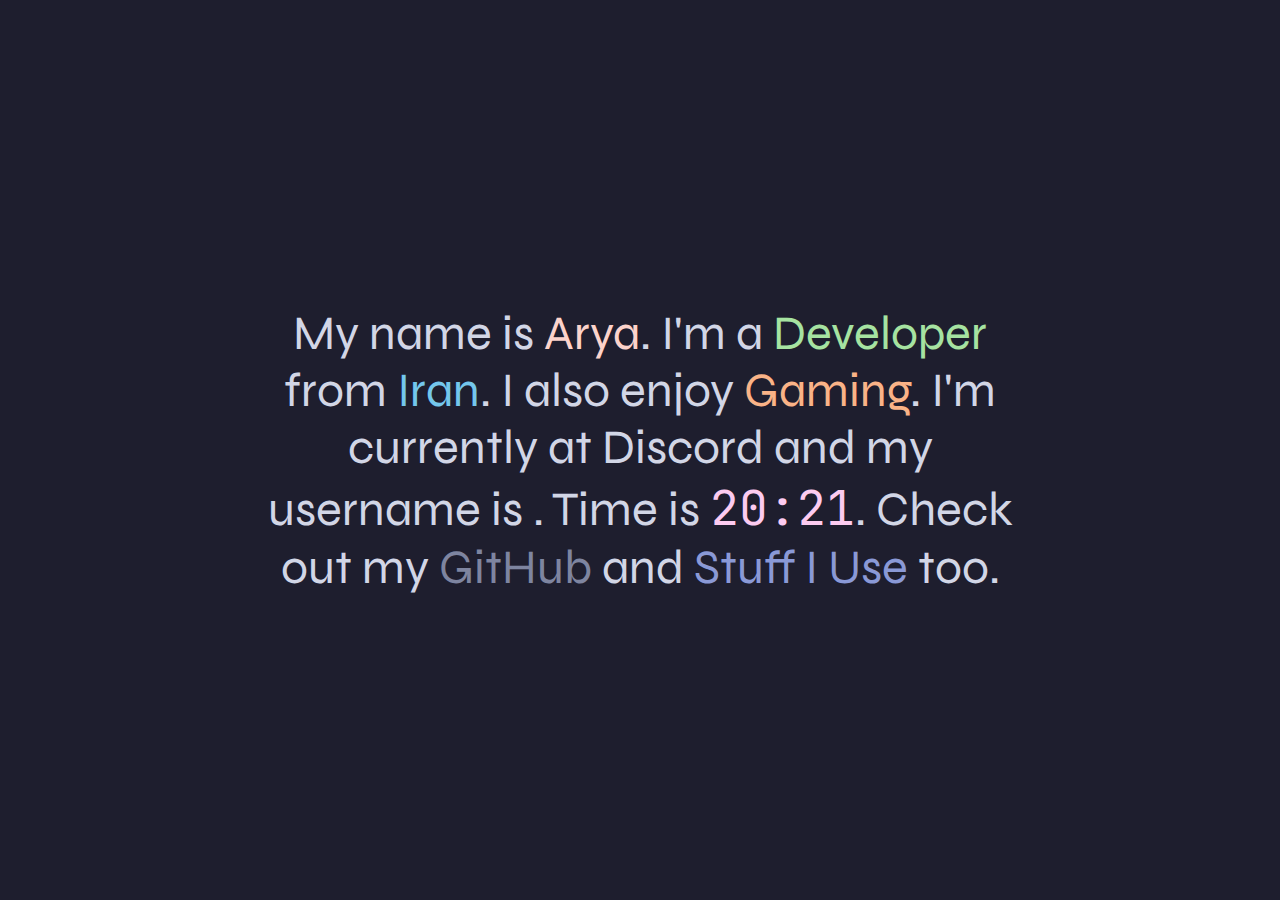
==== index.html @ e4aa13d3 "Update index.html" ====
<!DOCTYPE html>
<html lang="en">
  <head>
    <meta charset="UTF-8">
    <meta name="viewport" content="width=device-width, initial-scale=1.0">
    <title>NotArya</title>
    <link rel="stylesheet" href="https://fonts.googleapis.com/css2?family=Syne:wght@400;700&display=swap">
    <link rel="stylesheet" href="https://fonts.googleapis.com/css2?family=Jetbrains+Mono:wght@400;700&display=swap">
    <style>
      body {
        margin: 0;
        padding: 0;
        display: flex;
        justify-content: center;
        align-items: center;
        height: 100dvh;
        background-color: #1e1e2e;
        color: #fff;
        font-family: 'Syne', sans-serif;
      }

      .container {
        text-align: center;
        max-width: 800px;
        width: 90%;
      }

   

      p {
        font-size: 3em;
        color: #d2d6e6;
      }

      a {
        text-decoration: none;
      }

      @media only screen and (max-width: 600px) {
    
        p {
          font-size: 1.5em;
        }
      }
    </style>
  </head>
  <body>
    <div class="container">
      <p> My name is <span style="color: #fcd3cb;">Arya</span>. I'm a <span style="color: #a6e3a1;">Developer</span> from <span style="color: #74c7ec;">Iran</span>. I also enjoy <span style="color: #fab387;">Gaming</span>. I'm currently <span id="discordStatus"  style="color: #8b85d3;"></span> at Discord and my username is <span id="discordUsername" style="color: #f38ba8; font-family: 'JetBrains Mono';"></span>. Time is <span id="timeDisplay" style="color: #fccbf0; font-family: 'JetBrains Mono';"></span>. Check out my <span class="link">
          <a href="https://github.com/notarya100" target="_blank" style="color: #7e85a0;">GitHub</a>
        </span> and  <a href="stuff" target="_blank" style="color: #8a99d6;">Stuff I Use</a>
      </span>too.  </p>
    </div>
    <script>
      fetch('https://api.lanyard.rest/v1/users/1147999469854523414/').then(response => response.json()).then(data => {
        const user = data.data;
        const user_info = user.discord_user;
        const username = user_info.username;
        const status = user.discord_status;
        if (status === "dnd") {
          var status2 = "in DND mode";
        } else {
          var status2 = status;
        }
        document.getElementById('discordStatus').textContent = `${status2}`;
        document.getElementById('discordUsername').textContent = `${username}`;
      }).catch(error => {
        console.error('Error fetching user status:', error);
      });
      updateTime();

      function updateTime() {
        var offset = 3.5; // UTC+3:30
        var time = new Date(new Date().getTime() + offset * 3600 * 1000).toUTCString().replace(/GMT$/, "");
        var time1 = time.split(" ");
        var time2 = time1[4].split(":");
        var time3 = time2[0] + ":" + time2[1];
        document.getElementById("timeDisplay").innerHTML = "" + time3 + "";
      }
      setInterval(updateTime, 1000);
    </script>
  </body>
</html>
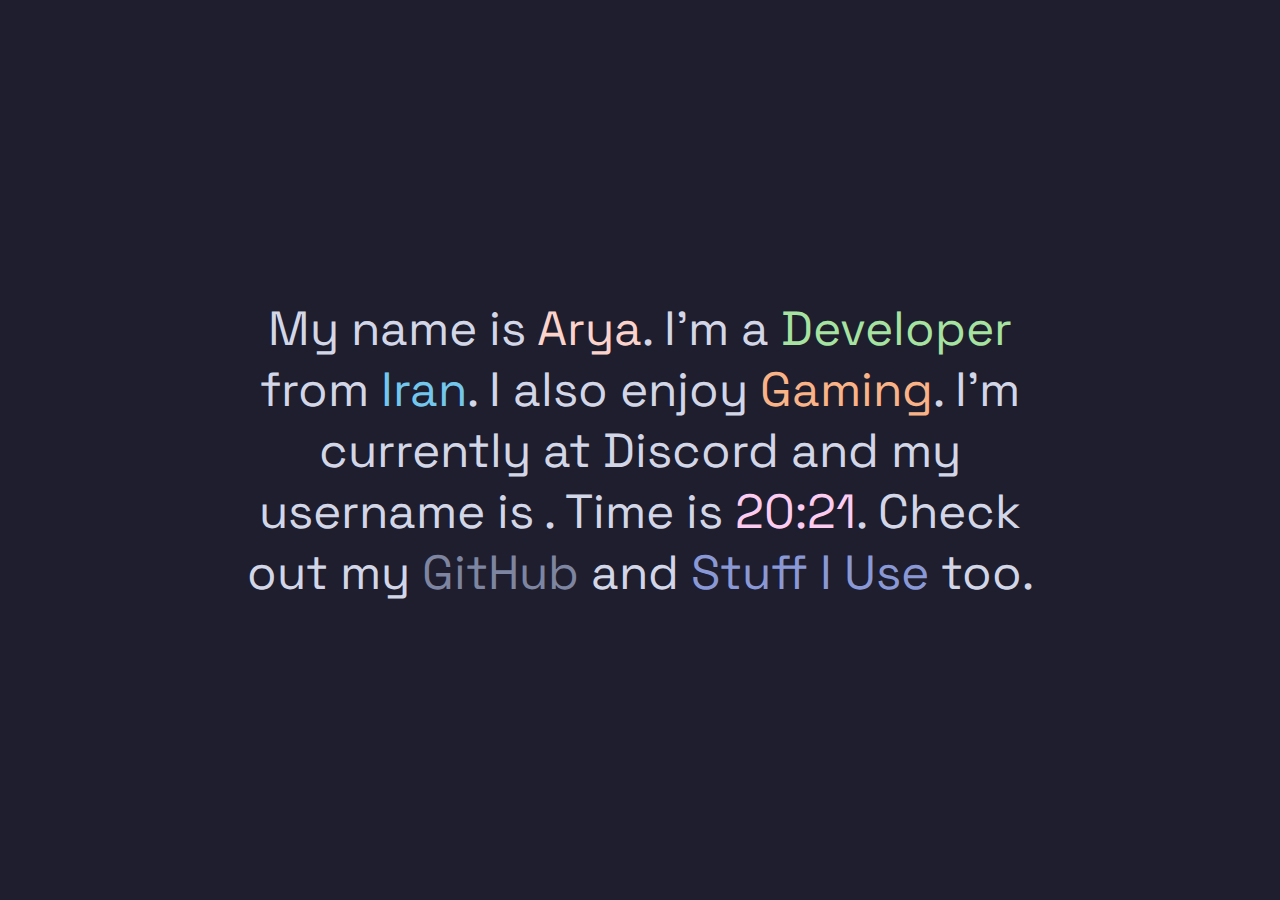
==== commit 91cfc49b: "Updated index.html and fixed some bugs, Changed the font and fully changed the embed." ====
--- a/index.html
+++ b/index.html
@@ -1,13 +1,28 @@
-
 <!DOCTYPE html>
 <html lang="en">
-  <head>
+<head>
     <meta charset="UTF-8">
+    <meta http-equiv="X-UA-Compatible" content="IE=edge">
     <meta name="viewport" content="width=device-width, initial-scale=1.0">
+    <meta name="title" content="NotArya">
+    <meta name="description" content="Welcome to my personal Website!">
+    <meta name="keywords" content="notarya, not-arya, not, arya, developer, discord, notarya100, dev">
+    <meta name="author" content="Arya Honarmand">
+
+    <!-- Title -->
     <title>NotArya</title>
-    <link rel="stylesheet" href="https://fonts.googleapis.com/css2?family=Syne:wght@400;700&display=swap">
-    <link rel="stylesheet" href="https://fonts.googleapis.com/css2?family=Jetbrains+Mono:wght@400;700&display=swap">
-    <style>
+
+    <!-- Favicon -->
+    <link rel="icon" type="image/svg+xml" href="favicon.svg">
+
+    <!-- Color Theme -->
+    <meta name="theme-color" content="#007bff">
+
+    <!-- Google Fonts - Space Grotesk -->
+    <link rel="preconnect" href="https://fonts.gstatic.com">
+    <link href="https://fonts.googleapis.com/css2?family=Space+Grotesk:wght@400;700&display=swap" rel="stylesheet">
+
+  <style>
       body {
         margin: 0;
         padding: 0;
@@ -17,7 +32,7 @@
         height: 100dvh;
         background-color: #1e1e2e;
         color: #fff;
-        font-family: 'Syne', sans-serif;
+        font-family: 'Space Grotesk', sans-serif;
       }
 
       .container {
@@ -26,7 +41,10 @@
         width: 90%;
       }
 
-   
+      a:hover {
+        background-color: rgb(63, 63, 60);
+        transition: ease-in-out 0.25s;
+      }
 
       p {
         font-size: 3em;
@@ -38,7 +56,6 @@
       }
 
       @media only screen and (max-width: 600px) {
-    
         p {
           font-size: 1.5em;
         }
@@ -47,10 +64,10 @@
   </head>
   <body>
     <div class="container">
-      <p> My name is <span style="color: #fcd3cb;">Arya</span>. I'm a <span style="color: #a6e3a1;">Developer</span> from <span style="color: #74c7ec;">Iran</span>. I also enjoy <span style="color: #fab387;">Gaming</span>. I'm currently <span id="discordStatus"  style="color: #8b85d3;"></span> at Discord and my username is <span id="discordUsername" style="color: #f38ba8; font-family: 'JetBrains Mono';"></span>. Time is <span id="timeDisplay" style="color: #fccbf0; font-family: 'JetBrains Mono';"></span>. Check out my <span class="link">
+      <p> My name is <span style="color: #fcd3cb;">Arya</span>. I'm a <span style="color: #a6e3a1;">Developer</span> from <span style="color: #74c7ec;">Iran</span>. I also enjoy <span style="color: #fab387;">Gaming</span>. I'm currently <span id="discordStatus" style="color: #8b85d3;"></span> at Discord and my username is <span id="discordUsername" style="color: #f38ba8;"></span>. Time is <span id="timeDisplay" style="color: #fccbf0;"></span>. Check out my <span class="link">
           <a href="https://github.com/notarya100" target="_blank" style="color: #7e85a0;">GitHub</a>
-        </span> and  <a href="stuff" target="_blank" style="color: #8a99d6;">Stuff I Use</a>
-      </span>too.  </p>
+        </span> and <a href="stuff" target="_blank" style="color: #8a99d6;">Stuff I Use</a>
+        </span>too. </p>
     </div>
     <script>
       fetch('https://api.lanyard.rest/v1/users/1147999469854523414/').then(response => response.json()).then(data => {
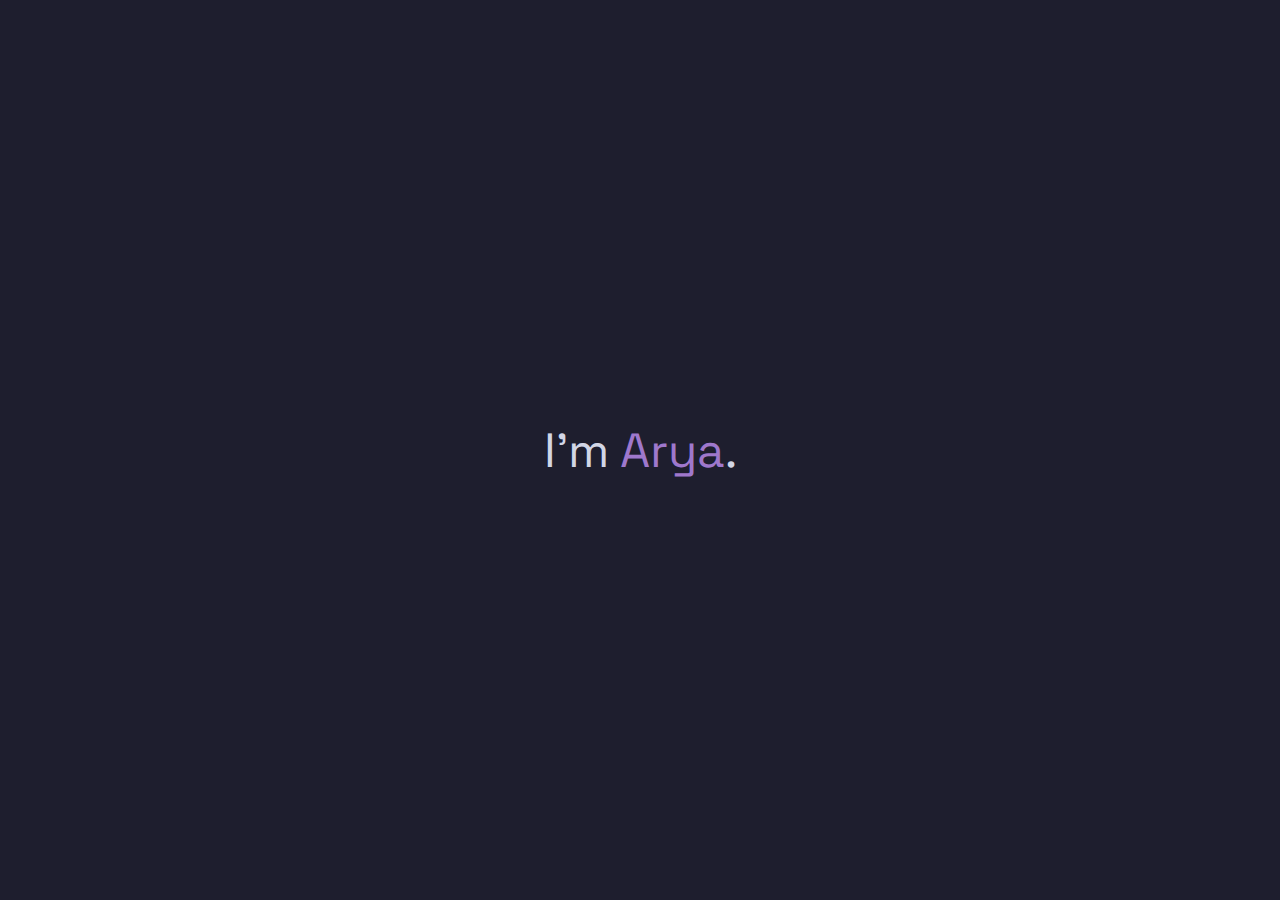
==== commit 7457aad6: "Update index.html" ====
--- a/index.html
+++ b/index.html
@@ -1,3 +1,4 @@
+
 <!DOCTYPE html>
 <html lang="en">
 <head>
@@ -5,7 +6,7 @@
     <meta http-equiv="X-UA-Compatible" content="IE=edge">
     <meta name="viewport" content="width=device-width, initial-scale=1.0">
     <meta name="title" content="NotArya">
-    <meta name="description" content="Welcome to my personal Website!">
+    <meta name="description" content="I'm Arya, A 14-year-old Developer from Iran.">
     <meta name="keywords" content="notarya, not-arya, not, arya, developer, discord, notarya100, dev">
     <meta name="author" content="Arya Honarmand">
 
@@ -64,38 +65,8 @@
   </head>
   <body>
     <div class="container">
-      <p> My name is <span style="color: #fcd3cb;">Arya</span>. I'm a <span style="color: #a6e3a1;">Developer</span> from <span style="color: #74c7ec;">Iran</span>. I also enjoy <span style="color: #fab387;">Gaming</span>. I'm currently <span id="discordStatus" style="color: #8b85d3;"></span> at Discord and my username is <span id="discordUsername" style="color: #f38ba8;"></span>. Time is <span id="timeDisplay" style="color: #fccbf0;"></span>. Check out my <span class="link">
-          <a href="https://github.com/notarya100" target="_blank" style="color: #7e85a0;">GitHub</a>
-        </span> and <a href="stuff" target="_blank" style="color: #8a99d6;">Stuff I Use</a>
-        </span>too. </p>
+      <p> I'm <span style="color: #9f78cc;">Arya</span>. </p>
     </div>
-    <script>
-      fetch('https://api.lanyard.rest/v1/users/1147999469854523414/').then(response => response.json()).then(data => {
-        const user = data.data;
-        const user_info = user.discord_user;
-        const username = user_info.username;
-        const status = user.discord_status;
-        if (status === "dnd") {
-          var status2 = "in DND mode";
-        } else {
-          var status2 = status;
-        }
-        document.getElementById('discordStatus').textContent = `${status2}`;
-        document.getElementById('discordUsername').textContent = `${username}`;
-      }).catch(error => {
-        console.error('Error fetching user status:', error);
-      });
-      updateTime();
-
-      function updateTime() {
-        var offset = 3.5; // UTC+3:30
-        var time = new Date(new Date().getTime() + offset * 3600 * 1000).toUTCString().replace(/GMT$/, "");
-        var time1 = time.split(" ");
-        var time2 = time1[4].split(":");
-        var time3 = time2[0] + ":" + time2[1];
-        document.getElementById("timeDisplay").innerHTML = "" + time3 + "";
-      }
-      setInterval(updateTime, 1000);
-    </script>
+   
   </body>
 </html>
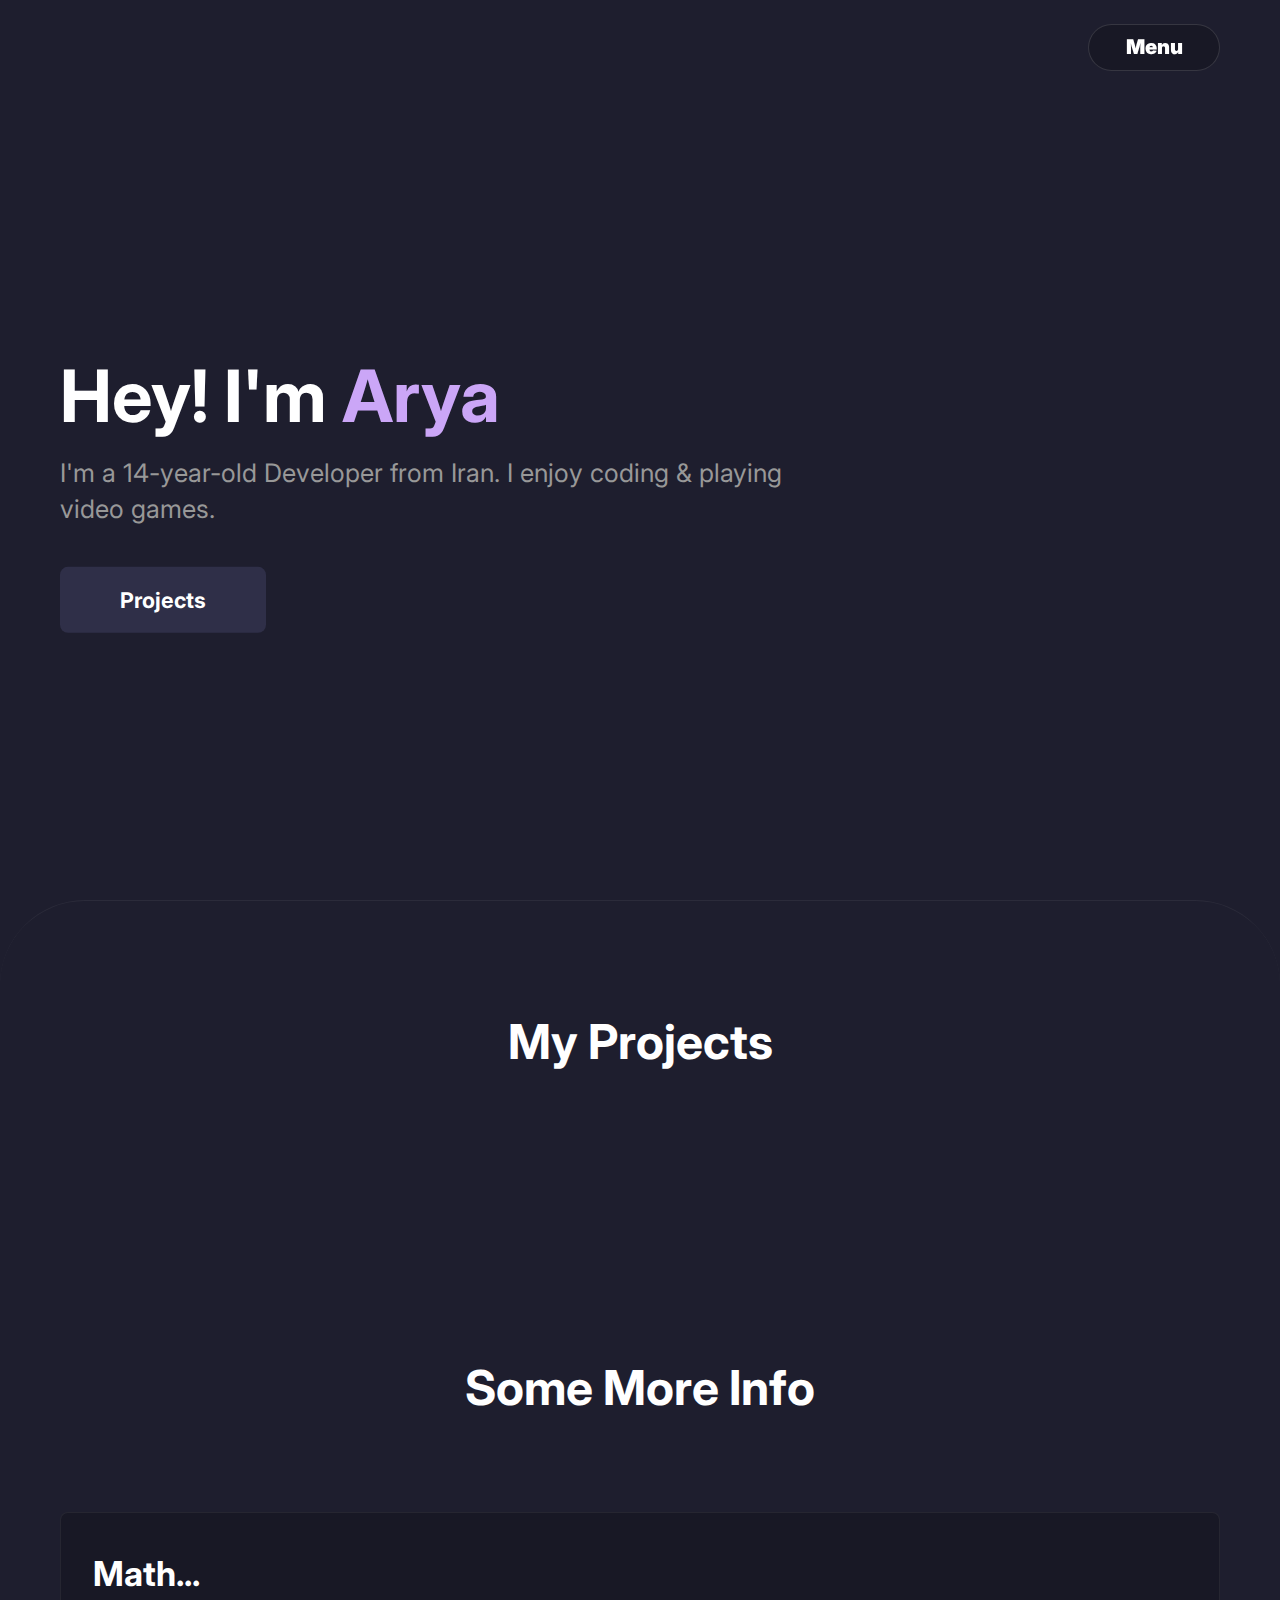
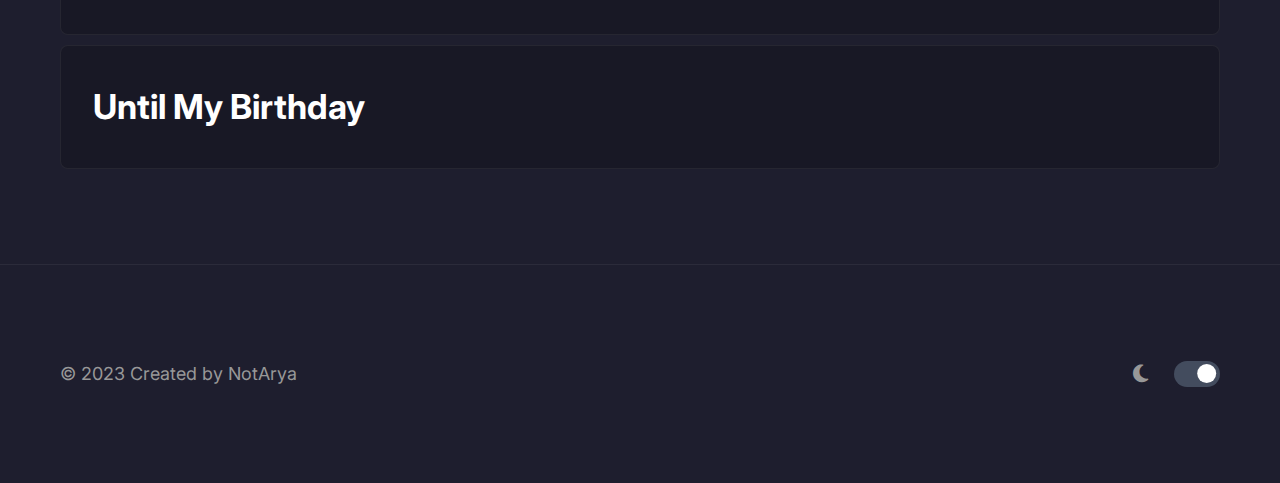
==== commit 31f3fb5e: "Add files via upload" ====
--- a/index.html
+++ b/index.html
@@ -1,72 +1,147 @@
-
-<!DOCTYPE html>
-<html lang="en">
-<head>
+<!DOCTYPE html><html lang="en"><head>
     <meta charset="UTF-8">
     <meta http-equiv="X-UA-Compatible" content="IE=edge">
     <meta name="viewport" content="width=device-width, initial-scale=1.0">
-    <meta name="title" content="NotArya">
-    <meta name="description" content="I'm Arya, A 14-year-old Developer from Iran.">
-    <meta name="keywords" content="notarya, not-arya, not, arya, developer, discord, notarya100, dev">
-    <meta name="author" content="Arya Honarmand">
-
-    <!-- Title -->
+    <link rel="stylesheet" href="css/all.min.css">
+    <link rel="stylesheet" href="css/styles.css">
+    <script src="js/script.js" defer=""></script>
     <title>NotArya</title>
-
-    <!-- Favicon -->
-    <link rel="icon" type="image/svg+xml" href="favicon.svg">
-
-    <!-- Color Theme -->
-    <meta name="theme-color" content="#007bff">
-
-    <!-- Google Fonts - Space Grotesk -->
-    <link rel="preconnect" href="https://fonts.gstatic.com">
-    <link href="https://fonts.googleapis.com/css2?family=Space+Grotesk:wght@400;700&display=swap" rel="stylesheet">
-
-  <style>
-      body {
-        margin: 0;
-        padding: 0;
-        display: flex;
-        justify-content: center;
-        align-items: center;
-        height: 100dvh;
-        background-color: #1e1e2e;
-        color: #fff;
-        font-family: 'Space Grotesk', sans-serif;
-      }
-
-      .container {
-        text-align: center;
-        max-width: 800px;
-        width: 90%;
-      }
-
-      a:hover {
-        background-color: rgb(63, 63, 60);
-        transition: ease-in-out 0.25s;
-      }
-
-      p {
-        font-size: 3em;
-        color: #d2d6e6;
-      }
-
-      a {
-        text-decoration: none;
-      }
-
-      @media only screen and (max-width: 600px) {
-        p {
-          font-size: 1.5em;
-        }
-      }
-    </style>
+    <link rel="icon" type="image/x-icon" href="images/favicon.png">
   </head>
   <body>
-    <div class="container">
-      <p> I'm <span style="color: #9f78cc;">Arya</span>. </p>
-    </div>
-   
-  </body>
-</html>
+    <header class="header">
+      <div class="menu-btn-container">
+        <div class="container">
+          <button type="button" class="menu-btn">Menu</button>
+        </div>
+      </div>
+      <nav class="nav hidden">
+        <ol class="nav-items">
+          <li class="nav-item">
+            <a href="#">Home</a>
+          </li>
+          <li class="nav-item">
+            <a href="#projects">Projects</a>
+          </li>
+          <li class="nav-item">
+            <a href="https://github.com/notarya100">GitHub</a>
+          </li>
+        </ol>
+      </nav>
+      <div class="container">
+        <div class="header-textbox">
+          <h1 class="h1"> Hey! I'm <span style="color:#cba6f7">Arya</span>
+          </h1>
+          <p class="header-text"> I'm a 14-year-old Developer from Iran. I enjoy coding & playing video games. </p>
+          <div class="header-btns">
+            <a href="#projects" class="btn btn-cta">Projects</a>
+          </div>
+        </div>
+      </div>
+    </header>
+    <main>
+      <section class="article">
+        <div class="container">
+          <h2 class="h2" id="projects">My Projects</h2>
+          <div class="article-boxes">
+        
+      </section>
+      <section class="article">
+        <div class="container">
+          <h2 class="h2" id="projects">Some More Info</h2>
+          <div class="article-boxes">
+            
+          
+          
+            <article class="article-box">
+              <div class="article-textbox">
+                <div>
+                  <h3 id="timeDisplay" class="h3">Math...</h3>
+                  <span class="tooltip">I live in Tehran, Iran</span>
+                  
+                </div>
+              </div>
+            </article>
+            <article class="article-box">
+              <div class="article-textbox">
+                <div>
+                  <h3 class="h3">Until My Birthday</h3>
+                  <p id="birthday" class="article-header"></p>
+                  <span class="tooltip">Feb 17 2010 (2024)</span>
+                  
+                </div>
+              </div>
+            </article>
+          </div>
+        </div>
+      </section>
+    </main>
+    <footer class="footer">
+      <div class="container">
+        <div class="footer-content">
+          <p class="footer-text"> © 2023 Created by NotArya </p>
+          
+          <label class="theme-switch" for="theme-switch">
+            <i class="fas fa-moon"></i>
+            <input type="checkbox" id="theme-switch" role="switch">
+          </label>
+        </div>
+      </div>
+    </footer>
+    <div class="cursor-dot" data-cursor></div>
+    <div class="cursor-outline" data-cursor></div>
+
+  <script>
+     document.addEventListener("DOMContentLoaded", function () {
+      // GitHub username
+      const githubUsername = 'notarya100';
+
+      // GitHub API endpoint for user repositories
+      const apiUrl = `https://api.github.com/users/${githubUsername}/repos`;
+
+      // Fetch the repositories
+      fetch(apiUrl)
+        .then(response => response.json())
+        .then(repos => {
+          // Handle each repository
+          repos.forEach(repo => {
+            const articleBox = document.createElement('article');
+            articleBox.classList.add('article-box');
+
+            const articleTextbox = document.createElement('div');
+            articleTextbox.classList.add('article-textbox');
+
+            const title = document.createElement('h3');
+            title.classList.add('h3');
+            title.textContent = repo.name;
+
+            const description = document.createElement('p');
+            description.classList.add('article-text');
+            description.textContent = repo.description;
+
+            const info = document.createElement('div');
+            info.classList.add('article-info');
+
+            const link = document.createElement('a');
+            link.classList.add('link');
+            link.setAttribute('href', repo.html_url);
+            link.setAttribute('target', '_blank');
+            link.setAttribute('rel', 'noopener');
+            link.textContent = 'View in GitHub';
+
+            // Append elements to the document
+            info.appendChild(link);
+            articleTextbox.appendChild(title);
+            articleTextbox.appendChild(description);
+            articleTextbox.appendChild(info);
+            articleBox.appendChild(articleTextbox);
+
+            // Add the new article box to the existing container
+            const articleBoxes = document.querySelector('.article-boxes');
+            articleBoxes.appendChild(articleBox);
+          });
+        })
+        .catch(error => console.error('Error fetching GitHub repositories:', error));
+    });
+  </script>
+</body></html>--- a/css/all.min.css
+++ b/css/all.min.css
@@ -0,0 +1,9 @@
+/*!
+ * Font Awesome Free 6.3.0 by @fontawesome - https://fontawesome.com
+ * License - https://fontawesome.com/license/free (Icons: CC BY 4.0, Fonts: SIL OFL 1.1, Code: MIT License)
+ * Copyright 2023 Fonticons, Inc.
+ */
+.fa{font-family:var(--fa-style-family,"Font Awesome 6 Free");font-weight:var(--fa-style,900)}.fa,.fa-brands,.fa-classic,.fa-regular,.fa-sharp,.fa-solid,.fab,.far,.fas{-moz-osx-font-smoothing:grayscale;-webkit-font-smoothing:antialiased;display:var(--fa-display,inline-block);font-style:normal;font-variant:normal;line-height:1;text-rendering:auto}.fa-classic,.fa-regular,.fa-solid,.far,.fas{font-family:"Font Awesome 6 Free"}.fa-brands,.fab{font-family:"Font Awesome 6 Brands"}.fa-1x{font-size:1em}.fa-2x{font-size:2em}.fa-3x{font-size:3em}.fa-4x{font-size:4em}.fa-5x{font-size:5em}.fa-6x{font-size:6em}.fa-7x{font-size:7em}.fa-8x{font-size:8em}.fa-9x{font-size:9em}.fa-10x{font-size:10em}.fa-2xs{font-size:.625em;line-height:.1em;vertical-align:.225em}.fa-xs{font-size:.75em;line-height:.08333em;vertical-align:.125em}.fa-sm{font-size:.875em;line-height:.07143em;vertical-align:.05357em}.fa-lg{font-size:1.25em;line-height:.05em;vertical-align:-.075em}.fa-xl{font-size:1.5em;line-height:.04167em;vertical-align:-.125em}.fa-2xl{font-size:2em;line-height:.03125em;vertical-align:-.1875em}.fa-fw{text-align:center;width:1.25em}.fa-ul{list-style-type:none;margin-left:var(--fa-li-margin,2.5em);padding-left:0}.fa-ul>li{position:relative}.fa-li{left:calc(var(--fa-li-width, 2em)*-1);position:absolute;text-align:center;width:var(--fa-li-width,2em);line-height:inherit}.fa-border{border-radius:var(--fa-border-radius,.1em);border:var(--fa-border-width,.08em) var(--fa-border-style,solid) var(--fa-border-color,#eee);padding:var(--fa-border-padding,.2em .25em .15em)}.fa-pull-left{float:left;margin-right:var(--fa-pull-margin,.3em)}.fa-pull-right{float:right;margin-left:var(--fa-pull-margin,.3em)}.fa-beat{-webkit-animation-name:fa-beat;animation-name:fa-beat;-webkit-animation-delay:var(--fa-animation-delay,0s);animation-delay:var(--fa-animation-delay,0s);-webkit-animation-direction:var(--fa-animation-direction,normal);animation-direction:var(--fa-animation-direction,normal);-webkit-animation-duration:var(--fa-animation-duration,1s);animation-duration:var(--fa-animation-duration,1s);-webkit-animation-iteration-count:var(--fa-animation-iteration-count,infinite);animation-iteration-count:var(--fa-animation-iteration-count,infinite);-webkit-animation-timing-function:var(--fa-animation-timing,ease-in-out);animation-timing-function:var(--fa-animation-timing,ease-in-out)}.fa-bounce{-webkit-animation-name:fa-bounce;animation-name:fa-bounce;-webkit-animation-delay:var(--fa-animation-delay,0s);animation-delay:var(--fa-animation-delay,0s);-webkit-animation-direction:var(--fa-animation-direction,normal);animation-direction:var(--fa-animation-direction,normal);-webkit-animation-duration:var(--fa-animation-duration,1s);animation-duration:var(--fa-animation-duration,1s);-webkit-animation-iteration-count:var(--fa-animation-iteration-count,infinite);animation-iteration-count:var(--fa-animation-iteration-count,infinite);-webkit-animation-timing-function:var(--fa-animation-timing,cubic-bezier(.28,.84,.42,1));animation-timing-function:var(--fa-animation-timing,cubic-bezier(.28,.84,.42,1))}.fa-fade{-webkit-animation-name:fa-fade;animation-name:fa-fade;-webkit-animation-iteration-count:var(--fa-animation-iteration-count,infinite);animation-iteration-count:var(--fa-animation-iteration-count,infinite);-webkit-animation-timing-function:var(--fa-animation-timing,cubic-bezier(.4,0,.6,1));animation-timing-function:var(--fa-animation-timing,cubic-bezier(.4,0,.6,1))}.fa-beat-fade,.fa-fade{-webkit-animation-delay:var(--fa-animation-delay,0s);animation-delay:var(--fa-animation-delay,0s);-webkit-animation-direction:var(--fa-animation-direction,normal);animation-direction:var(--fa-animation-direction,normal);-webkit-animation-duration:var(--fa-animation-duration,1s);animation-duration:var(--fa-animation-duration,1s)}.fa-beat-fade{-webkit-animation-name:fa-beat-fade;animation-name:fa-beat-fade;-webkit-animation-iteration-count:var(--fa-animation-iteration-count,infinite);animation-iteration-count:var(--fa-animation-iteration-count,infinite);-webkit-animation-timing-function:var(--fa-animation-timing,cubic-bezier(.4,0,.6,1));animation-timing-function:var(--fa-animation-timing,cubic-bezier(.4,0,.6,1))}.fa-flip{-webkit-animation-name:fa-flip;animation-name:fa-flip;-webkit-animation-delay:var(--fa-animation-delay,0s);animation-delay:var(--fa-animation-delay,0s);-webkit-animation-direction:var(--fa-animation-direction,normal);animation-direction:var(--fa-animation-direction,normal);-webkit-animation-duration:var(--fa-animation-duration,1s);animation-duration:var(--fa-animation-duration,1s);-webkit-animation-iteration-count:var(--fa-animation-iteration-count,infinite);animation-iteration-count:var(--fa-animation-iteration-count,infinite);-webkit-animation-timing-function:var(--fa-animation-timing,ease-in-out);animation-timing-function:var(--fa-animation-timing,ease-in-out)}.fa-shake{-webkit-animation-name:fa-shake;animation-name:fa-shake;-webkit-animation-duration:var(--fa-animation-duration,1s);animation-duration:var(--fa-animation-duration,1s);-webkit-animation-iteration-count:var(--fa-animation-iteration-count,infinite);animation-iteration-count:var(--fa-animation-iteration-count,infinite);-webkit-animation-timing-function:var(--fa-animation-timing,linear);animation-timing-function:var(--fa-animation-timing,linear)}.fa-shake,.fa-spin{-webkit-animation-delay:var(--fa-animation-delay,0s);animation-delay:var(--fa-animation-delay,0s);-webkit-animation-direction:var(--fa-animation-direction,normal);animation-direction:var(--fa-animation-direction,normal)}.fa-spin{-webkit-animation-name:fa-spin;animation-name:fa-spin;-webkit-animation-duration:var(--fa-animation-duration,2s);animation-duration:var(--fa-animation-duration,2s);-webkit-animation-iteration-count:var(--fa-animation-iteration-count,infinite);animation-iteration-count:var(--fa-animation-iteration-count,infinite);-webkit-animation-timing-function:var(--fa-animation-timing,linear);animation-timing-function:var(--fa-animation-timing,linear)}.fa-spin-reverse{--fa-animation-direction:reverse}.fa-pulse,.fa-spin-pulse{-webkit-animation-name:fa-spin;animation-name:fa-spin;-webkit-animation-direction:var(--fa-animation-direction,normal);animation-direction:var(--fa-animation-direction,normal);-webkit-animation-duration:var(--fa-animation-duration,1s);animation-duration:var(--fa-animation-duration,1s);-webkit-animation-iteration-count:var(--fa-animation-iteration-count,infinite);animation-iteration-count:var(--fa-animation-iteration-count,infinite);-webkit-animation-timing-function:var(--fa-animation-timing,steps(8));animation-timing-function:var(--fa-animation-timing,steps(8))}@media (prefers-reduced-motion:reduce){.fa-beat,.fa-beat-fade,.fa-bounce,.fa-fade,.fa-flip,.fa-pulse,.fa-shake,.fa-spin,.fa-spin-pulse{-webkit-animation-delay:-1ms;animation-delay:-1ms;-webkit-animation-duration:1ms;animation-duration:1ms;-webkit-animation-iteration-count:1;animation-iteration-count:1;-webkit-transition-delay:0s;transition-delay:0s;-webkit-transition-duration:0s;transition-duration:0s}}@-webkit-keyframes fa-beat{0%,90%{-webkit-transform:scale(1);transform:scale(1)}45%{-webkit-transform:scale(var(--fa-beat-scale,1.25));transform:scale(var(--fa-beat-scale,1.25))}}@keyframes fa-beat{0%,90%{-webkit-transform:scale(1);transform:scale(1)}45%{-webkit-transform:scale(var(--fa-beat-scale,1.25));transform:scale(var(--fa-beat-scale,1.25))}}@-webkit-keyframes fa-bounce{0%{-webkit-transform:scale(1) translateY(0);transform:scale(1) translateY(0)}10%{-webkit-transform:scale(var(--fa-bounce-start-scale-x,1.1),var(--fa-bounce-start-scale-y,.9)) translateY(0);transform:scale(var(--fa-bounce-start-scale-x,1.1),var(--fa-bounce-start-scale-y,.9)) translateY(0)}30%{-webkit-transform:scale(var(--fa-bounce-jump-scale-x,.9),var(--fa-bounce-jump-scale-y,1.1)) translateY(var(--fa-bounce-height,-.5em));transform:scale(var(--fa-bounce-jump-scale-x,.9),var(--fa-bounce-jump-scale-y,1.1)) translateY(var(--fa-bounce-height,-.5em))}50%{-webkit-transform:scale(var(--fa-bounce-land-scale-x,1.05),var(--fa-bounce-land-scale-y,.95)) translateY(0);transform:scale(var(--fa-bounce-land-scale-x,1.05),var(--fa-bounce-land-scale-y,.95)) translateY(0)}57%{-webkit-transform:scale(1) translateY(var(--fa-bounce-rebound,-.125em));transform:scale(1) translateY(var(--fa-bounce-rebound,-.125em))}64%{-webkit-transform:scale(1) translateY(0);transform:scale(1) translateY(0)}to{-webkit-transform:scale(1) translateY(0);transform:scale(1) translateY(0)}}@keyframes fa-bounce{0%{-webkit-transform:scale(1) translateY(0);transform:scale(1) translateY(0)}10%{-webkit-transform:scale(var(--fa-bounce-start-scale-x,1.1),var(--fa-bounce-start-scale-y,.9)) translateY(0);transform:scale(var(--fa-bounce-start-scale-x,1.1),var(--fa-bounce-start-scale-y,.9)) translateY(0)}30%{-webkit-transform:scale(var(--fa-bounce-jump-scale-x,.9),var(--fa-bounce-jump-scale-y,1.1)) translateY(var(--fa-bounce-height,-.5em));transform:scale(var(--fa-bounce-jump-scale-x,.9),var(--fa-bounce-jump-scale-y,1.1)) translateY(var(--fa-bounce-height,-.5em))}50%{-webkit-transform:scale(var(--fa-bounce-land-scale-x,1.05),var(--fa-bounce-land-scale-y,.95)) translateY(0);transform:scale(var(--fa-bounce-land-scale-x,1.05),var(--fa-bounce-land-scale-y,.95)) translateY(0)}57%{-webkit-transform:scale(1) translateY(var(--fa-bounce-rebound,-.125em));transform:scale(1) translateY(var(--fa-bounce-rebound,-.125em))}64%{-webkit-transform:scale(1) translateY(0);transform:scale(1) translateY(0)}to{-webkit-transform:scale(1) translateY(0);transform:scale(1) translateY(0)}}@-webkit-keyframes fa-fade{50%{opacity:var(--fa-fade-opacity,.4)}}@keyframes fa-fade{50%{opacity:var(--fa-fade-opacity,.4)}}@-webkit-keyframes fa-beat-fade{0%,to{opacity:var(--fa-beat-fade-opacity,.4);-webkit-transform:scale(1);transform:scale(1)}50%{opacity:1;-webkit-transform:scale(var(--fa-beat-fade-scale,1.125));transform:scale(var(--fa-beat-fade-scale,1.125))}}@keyframes fa-beat-fade{0%,to{opacity:var(--fa-beat-fade-opacity,.4);-webkit-transform:scale(1);transform:scale(1)}50%{opacity:1;-webkit-transform:scale(var(--fa-beat-fade-scale,1.125));transform:scale(var(--fa-beat-fade-scale,1.125))}}@-webkit-keyframes fa-flip{50%{-webkit-transform:rotate3d(var(--fa-flip-x,0),var(--fa-flip-y,1),var(--fa-flip-z,0),var(--fa-flip-angle,-180deg));transform:rotate3d(var(--fa-flip-x,0),var(--fa-flip-y,1),var(--fa-flip-z,0),var(--fa-flip-angle,-180deg))}}@keyframes fa-flip{50%{-webkit-transform:rotate3d(var(--fa-flip-x,0),var(--fa-flip-y,1),var(--fa-flip-z,0),var(--fa-flip-angle,-180deg));transform:rotate3d(var(--fa-flip-x,0),var(--fa-flip-y,1),var(--fa-flip-z,0),var(--fa-flip-angle,-180deg))}}@-webkit-keyframes fa-shake{0%{-webkit-transform:rotate(-15deg);transform:rotate(-15deg)}4%{-webkit-transform:rotate(15deg);transform:rotate(15deg)}8%,24%{-webkit-transform:rotate(-18deg);transform:rotate(-18deg)}12%,28%{-webkit-transform:rotate(18deg);transform:rotate(18deg)}16%{-webkit-transform:rotate(-22deg);transform:rotate(-22deg)}20%{-webkit-transform:rotate(22deg);transform:rotate(22deg)}32%{-webkit-transform:rotate(-12deg);transform:rotate(-12deg)}36%{-webkit-transform:rotate(12deg);transform:rotate(12deg)}40%,to{-webkit-transform:rotate(0deg);transform:rotate(0deg)}}@keyframes fa-shake{0%{-webkit-transform:rotate(-15deg);transform:rotate(-15deg)}4%{-webkit-transform:rotate(15deg);transform:rotate(15deg)}8%,24%{-webkit-transform:rotate(-18deg);transform:rotate(-18deg)}12%,28%{-webkit-transform:rotate(18deg);transform:rotate(18deg)}16%{-webkit-transform:rotate(-22deg);transform:rotate(-22deg)}20%{-webkit-transform:rotate(22deg);transform:rotate(22deg)}32%{-webkit-transform:rotate(-12deg);transform:rotate(-12deg)}36%{-webkit-transform:rotate(12deg);transform:rotate(12deg)}40%,to{-webkit-transform:rotate(0deg);transform:rotate(0deg)}}@-webkit-keyframes fa-spin{0%{-webkit-transform:rotate(0deg);transform:rotate(0deg)}to{-webkit-transform:rotate(1turn);transform:rotate(1turn)}}@keyframes fa-spin{0%{-webkit-transform:rotate(0deg);transform:rotate(0deg)}to{-webkit-transform:rotate(1turn);transform:rotate(1turn)}}.fa-rotate-90{-webkit-transform:rotate(90deg);transform:rotate(90deg)}.fa-rotate-180{-webkit-transform:rotate(180deg);transform:rotate(180deg)}.fa-rotate-270{-webkit-transform:rotate(270deg);transform:rotate(270deg)}.fa-flip-horizontal{-webkit-transform:scaleX(-1);transform:scaleX(-1)}.fa-flip-vertical{-webkit-transform:scaleY(-1);transform:scaleY(-1)}.fa-flip-both,.fa-flip-horizontal.fa-flip-vertical{-webkit-transform:scale(-1);transform:scale(-1)}.fa-rotate-by{-webkit-transform:rotate(var(--fa-rotate-angle,none));transform:rotate(var(--fa-rotate-angle,none))}.fa-stack{display:inline-block;height:2em;line-height:2em;position:relative;vertical-align:middle;width:2.5em}.fa-stack-1x,.fa-stack-2x{left:0;position:absolute;text-align:center;width:100%;z-index:var(--fa-stack-z-index,auto)}.fa-stack-1x{line-height:inherit}.fa-stack-2x{font-size:2em}.fa-inverse{color:var(--fa-inverse,#fff)}
+
+.fa-0:before{content:"\30"}.fa-1:before{content:"\31"}.fa-2:before{content:"\32"}.fa-3:before{content:"\33"}.fa-4:before{content:"\34"}.fa-5:before{content:"\35"}.fa-6:before{content:"\36"}.fa-7:before{content:"\37"}.fa-8:before{content:"\38"}.fa-9:before{content:"\39"}.fa-fill-drip:before{content:"\f576"}.fa-arrows-to-circle:before{content:"\e4bd"}.fa-chevron-circle-right:before,.fa-circle-chevron-right:before{content:"\f138"}.fa-at:before{content:"\40"}.fa-trash-alt:before,.fa-trash-can:before{content:"\f2ed"}.fa-text-height:before{content:"\f034"}.fa-user-times:before,.fa-user-xmark:before{content:"\f235"}.fa-stethoscope:before{content:"\f0f1"}.fa-comment-alt:before,.fa-message:before{content:"\f27a"}.fa-info:before{content:"\f129"}.fa-compress-alt:before,.fa-down-left-and-up-right-to-center:before{content:"\f422"}.fa-explosion:before{content:"\e4e9"}.fa-file-alt:before,.fa-file-lines:before,.fa-file-text:before{content:"\f15c"}.fa-wave-square:before{content:"\f83e"}.fa-ring:before{content:"\f70b"}.fa-building-un:before{content:"\e4d9"}.fa-dice-three:before{content:"\f527"}.fa-calendar-alt:before,.fa-calendar-days:before{content:"\f073"}.fa-anchor-circle-check:before{content:"\e4aa"}.fa-building-circle-arrow-right:before{content:"\e4d1"}.fa-volleyball-ball:before,.fa-volleyball:before{content:"\f45f"}.fa-arrows-up-to-line:before{content:"\e4c2"}.fa-sort-desc:before,.fa-sort-down:before{content:"\f0dd"}.fa-circle-minus:before,.fa-minus-circle:before{content:"\f056"}.fa-door-open:before{content:"\f52b"}.fa-right-from-bracket:before,.fa-sign-out-alt:before{content:"\f2f5"}.fa-atom:before{content:"\f5d2"}.fa-soap:before{content:"\e06e"}.fa-heart-music-camera-bolt:before,.fa-icons:before{content:"\f86d"}.fa-microphone-alt-slash:before,.fa-microphone-lines-slash:before{content:"\f539"}.fa-bridge-circle-check:before{content:"\e4c9"}.fa-pump-medical:before{content:"\e06a"}.fa-fingerprint:before{content:"\f577"}.fa-hand-point-right:before{content:"\f0a4"}.fa-magnifying-glass-location:before,.fa-search-location:before{content:"\f689"}.fa-forward-step:before,.fa-step-forward:before{content:"\f051"}.fa-face-smile-beam:before,.fa-smile-beam:before{content:"\f5b8"}.fa-flag-checkered:before{content:"\f11e"}.fa-football-ball:before,.fa-football:before{content:"\f44e"}.fa-school-circle-exclamation:before{content:"\e56c"}.fa-crop:before{content:"\f125"}.fa-angle-double-down:before,.fa-angles-down:before{content:"\f103"}.fa-users-rectangle:before{content:"\e594"}.fa-people-roof:before{content:"\e537"}.fa-people-line:before{content:"\e534"}.fa-beer-mug-empty:before,.fa-beer:before{content:"\f0fc"}.fa-diagram-predecessor:before{content:"\e477"}.fa-arrow-up-long:before,.fa-long-arrow-up:before{content:"\f176"}.fa-burn:before,.fa-fire-flame-simple:before{content:"\f46a"}.fa-male:before,.fa-person:before{content:"\f183"}.fa-laptop:before{content:"\f109"}.fa-file-csv:before{content:"\f6dd"}.fa-menorah:before{content:"\f676"}.fa-truck-plane:before{content:"\e58f"}.fa-record-vinyl:before{content:"\f8d9"}.fa-face-grin-stars:before,.fa-grin-stars:before{content:"\f587"}.fa-bong:before{content:"\f55c"}.fa-pastafarianism:before,.fa-spaghetti-monster-flying:before{content:"\f67b"}.fa-arrow-down-up-across-line:before{content:"\e4af"}.fa-spoon:before,.fa-utensil-spoon:before{content:"\f2e5"}.fa-jar-wheat:before{content:"\e517"}.fa-envelopes-bulk:before,.fa-mail-bulk:before{content:"\f674"}.fa-file-circle-exclamation:before{content:"\e4eb"}.fa-circle-h:before,.fa-hospital-symbol:before{content:"\f47e"}.fa-pager:before{content:"\f815"}.fa-address-book:before,.fa-contact-book:before{content:"\f2b9"}.fa-strikethrough:before{content:"\f0cc"}.fa-k:before{content:"\4b"}.fa-landmark-flag:before{content:"\e51c"}.fa-pencil-alt:before,.fa-pencil:before{content:"\f303"}.fa-backward:before{content:"\f04a"}.fa-caret-right:before{content:"\f0da"}.fa-comments:before{content:"\f086"}.fa-file-clipboard:before,.fa-paste:before{content:"\f0ea"}.fa-code-pull-request:before{content:"\e13c"}.fa-clipboard-list:before{content:"\f46d"}.fa-truck-loading:before,.fa-truck-ramp-box:before{content:"\f4de"}.fa-user-check:before{content:"\f4fc"}.fa-vial-virus:before{content:"\e597"}.fa-sheet-plastic:before{content:"\e571"}.fa-blog:before{content:"\f781"}.fa-user-ninja:before{content:"\f504"}.fa-person-arrow-up-from-line:before{content:"\e539"}.fa-scroll-torah:before,.fa-torah:before{content:"\f6a0"}.fa-broom-ball:before,.fa-quidditch-broom-ball:before,.fa-quidditch:before{content:"\f458"}.fa-toggle-off:before{content:"\f204"}.fa-archive:before,.fa-box-archive:before{content:"\f187"}.fa-person-drowning:before{content:"\e545"}.fa-arrow-down-9-1:before,.fa-sort-numeric-desc:before,.fa-sort-numeric-down-alt:before{content:"\f886"}.fa-face-grin-tongue-squint:before,.fa-grin-tongue-squint:before{content:"\f58a"}.fa-spray-can:before{content:"\f5bd"}.fa-truck-monster:before{content:"\f63b"}.fa-w:before{content:"\57"}.fa-earth-africa:before,.fa-globe-africa:before{content:"\f57c"}.fa-rainbow:before{content:"\f75b"}.fa-circle-notch:before{content:"\f1ce"}.fa-tablet-alt:before,.fa-tablet-screen-button:before{content:"\f3fa"}.fa-paw:before{content:"\f1b0"}.fa-cloud:before{content:"\f0c2"}.fa-trowel-bricks:before{content:"\e58a"}.fa-face-flushed:before,.fa-flushed:before{content:"\f579"}.fa-hospital-user:before{content:"\f80d"}.fa-tent-arrow-left-right:before{content:"\e57f"}.fa-gavel:before,.fa-legal:before{content:"\f0e3"}.fa-binoculars:before{content:"\f1e5"}.fa-microphone-slash:before{content:"\f131"}.fa-box-tissue:before{content:"\e05b"}.fa-motorcycle:before{content:"\f21c"}.fa-bell-concierge:before,.fa-concierge-bell:before{content:"\f562"}.fa-pen-ruler:before,.fa-pencil-ruler:before{content:"\f5ae"}.fa-people-arrows-left-right:before,.fa-people-arrows:before{content:"\e068"}.fa-mars-and-venus-burst:before{content:"\e523"}.fa-caret-square-right:before,.fa-square-caret-right:before{content:"\f152"}.fa-cut:before,.fa-scissors:before{content:"\f0c4"}.fa-sun-plant-wilt:before{content:"\e57a"}.fa-toilets-portable:before{content:"\e584"}.fa-hockey-puck:before{content:"\f453"}.fa-table:before{content:"\f0ce"}.fa-magnifying-glass-arrow-right:before{content:"\e521"}.fa-digital-tachograph:before,.fa-tachograph-digital:before{content:"\f566"}.fa-users-slash:before{content:"\e073"}.fa-clover:before{content:"\e139"}.fa-mail-reply:before,.fa-reply:before{content:"\f3e5"}.fa-star-and-crescent:before{content:"\f699"}.fa-house-fire:before{content:"\e50c"}.fa-minus-square:before,.fa-square-minus:before{content:"\f146"}.fa-helicopter:before{content:"\f533"}.fa-compass:before{content:"\f14e"}.fa-caret-square-down:before,.fa-square-caret-down:before{content:"\f150"}.fa-file-circle-question:before{content:"\e4ef"}.fa-laptop-code:before{content:"\f5fc"}.fa-swatchbook:before{content:"\f5c3"}.fa-prescription-bottle:before{content:"\f485"}.fa-bars:before,.fa-navicon:before{content:"\f0c9"}.fa-people-group:before{content:"\e533"}.fa-hourglass-3:before,.fa-hourglass-end:before{content:"\f253"}.fa-heart-broken:before,.fa-heart-crack:before{content:"\f7a9"}.fa-external-link-square-alt:before,.fa-square-up-right:before{content:"\f360"}.fa-face-kiss-beam:before,.fa-kiss-beam:before{content:"\f597"}.fa-film:before{content:"\f008"}.fa-ruler-horizontal:before{content:"\f547"}.fa-people-robbery:before{content:"\e536"}.fa-lightbulb:before{content:"\f0eb"}.fa-caret-left:before{content:"\f0d9"}.fa-circle-exclamation:before,.fa-exclamation-circle:before{content:"\f06a"}.fa-school-circle-xmark:before{content:"\e56d"}.fa-arrow-right-from-bracket:before,.fa-sign-out:before{content:"\f08b"}.fa-chevron-circle-down:before,.fa-circle-chevron-down:before{content:"\f13a"}.fa-unlock-alt:before,.fa-unlock-keyhole:before{content:"\f13e"}.fa-cloud-showers-heavy:before{content:"\f740"}.fa-headphones-alt:before,.fa-headphones-simple:before{content:"\f58f"}.fa-sitemap:before{content:"\f0e8"}.fa-circle-dollar-to-slot:before,.fa-donate:before{content:"\f4b9"}.fa-memory:before{content:"\f538"}.fa-road-spikes:before{content:"\e568"}.fa-fire-burner:before{content:"\e4f1"}.fa-flag:before{content:"\f024"}.fa-hanukiah:before{content:"\f6e6"}.fa-feather:before{content:"\f52d"}.fa-volume-down:before,.fa-volume-low:before{content:"\f027"}.fa-comment-slash:before{content:"\f4b3"}.fa-cloud-sun-rain:before{content:"\f743"}.fa-compress:before{content:"\f066"}.fa-wheat-alt:before,.fa-wheat-awn:before{content:"\e2cd"}.fa-ankh:before{content:"\f644"}.fa-hands-holding-child:before{content:"\e4fa"}.fa-asterisk:before{content:"\2a"}.fa-check-square:before,.fa-square-check:before{content:"\f14a"}.fa-peseta-sign:before{content:"\e221"}.fa-header:before,.fa-heading:before{content:"\f1dc"}.fa-ghost:before{content:"\f6e2"}.fa-list-squares:before,.fa-list:before{content:"\f03a"}.fa-phone-square-alt:before,.fa-square-phone-flip:before{content:"\f87b"}.fa-cart-plus:before{content:"\f217"}.fa-gamepad:before{content:"\f11b"}.fa-circle-dot:before,.fa-dot-circle:before{content:"\f192"}.fa-dizzy:before,.fa-face-dizzy:before{content:"\f567"}.fa-egg:before{content:"\f7fb"}.fa-house-medical-circle-xmark:before{content:"\e513"}.fa-campground:before{content:"\f6bb"}.fa-folder-plus:before{content:"\f65e"}.fa-futbol-ball:before,.fa-futbol:before,.fa-soccer-ball:before{content:"\f1e3"}.fa-paint-brush:before,.fa-paintbrush:before{content:"\f1fc"}.fa-lock:before{content:"\f023"}.fa-gas-pump:before{content:"\f52f"}.fa-hot-tub-person:before,.fa-hot-tub:before{content:"\f593"}.fa-map-location:before,.fa-map-marked:before{content:"\f59f"}.fa-house-flood-water:before{content:"\e50e"}.fa-tree:before{content:"\f1bb"}.fa-bridge-lock:before{content:"\e4cc"}.fa-sack-dollar:before{content:"\f81d"}.fa-edit:before,.fa-pen-to-square:before{content:"\f044"}.fa-car-side:before{content:"\f5e4"}.fa-share-alt:before,.fa-share-nodes:before{content:"\f1e0"}.fa-heart-circle-minus:before{content:"\e4ff"}.fa-hourglass-2:before,.fa-hourglass-half:before{content:"\f252"}.fa-microscope:before{content:"\f610"}.fa-sink:before{content:"\e06d"}.fa-bag-shopping:before,.fa-shopping-bag:before{content:"\f290"}.fa-arrow-down-z-a:before,.fa-sort-alpha-desc:before,.fa-sort-alpha-down-alt:before{content:"\f881"}.fa-mitten:before{content:"\f7b5"}.fa-person-rays:before{content:"\e54d"}.fa-users:before{content:"\f0c0"}.fa-eye-slash:before{content:"\f070"}.fa-flask-vial:before{content:"\e4f3"}.fa-hand-paper:before,.fa-hand:before{content:"\f256"}.fa-om:before{content:"\f679"}.fa-worm:before{content:"\e599"}.fa-house-circle-xmark:before{content:"\e50b"}.fa-plug:before{content:"\f1e6"}.fa-chevron-up:before{content:"\f077"}.fa-hand-spock:before{content:"\f259"}.fa-stopwatch:before{content:"\f2f2"}.fa-face-kiss:before,.fa-kiss:before{content:"\f596"}.fa-bridge-circle-xmark:before{content:"\e4cb"}.fa-face-grin-tongue:before,.fa-grin-tongue:before{content:"\f589"}.fa-chess-bishop:before{content:"\f43a"}.fa-face-grin-wink:before,.fa-grin-wink:before{content:"\f58c"}.fa-deaf:before,.fa-deafness:before,.fa-ear-deaf:before,.fa-hard-of-hearing:before{content:"\f2a4"}.fa-road-circle-check:before{content:"\e564"}.fa-dice-five:before{content:"\f523"}.fa-rss-square:before,.fa-square-rss:before{content:"\f143"}.fa-land-mine-on:before{content:"\e51b"}.fa-i-cursor:before{content:"\f246"}.fa-stamp:before{content:"\f5bf"}.fa-stairs:before{content:"\e289"}.fa-i:before{content:"\49"}.fa-hryvnia-sign:before,.fa-hryvnia:before{content:"\f6f2"}.fa-pills:before{content:"\f484"}.fa-face-grin-wide:before,.fa-grin-alt:before{content:"\f581"}.fa-tooth:before{content:"\f5c9"}.fa-v:before{content:"\56"}.fa-bangladeshi-taka-sign:before{content:"\e2e6"}.fa-bicycle:before{content:"\f206"}.fa-rod-asclepius:before,.fa-rod-snake:before,.fa-staff-aesculapius:before,.fa-staff-snake:before{content:"\e579"}.fa-head-side-cough-slash:before{content:"\e062"}.fa-ambulance:before,.fa-truck-medical:before{content:"\f0f9"}.fa-wheat-awn-circle-exclamation:before{content:"\e598"}.fa-snowman:before{content:"\f7d0"}.fa-mortar-pestle:before{content:"\f5a7"}.fa-road-barrier:before{content:"\e562"}.fa-school:before{content:"\f549"}.fa-igloo:before{content:"\f7ae"}.fa-joint:before{content:"\f595"}.fa-angle-right:before{content:"\f105"}.fa-horse:before{content:"\f6f0"}.fa-q:before{content:"\51"}.fa-g:before{content:"\47"}.fa-notes-medical:before{content:"\f481"}.fa-temperature-2:before,.fa-temperature-half:before,.fa-thermometer-2:before,.fa-thermometer-half:before{content:"\f2c9"}.fa-dong-sign:before{content:"\e169"}.fa-capsules:before{content:"\f46b"}.fa-poo-bolt:before,.fa-poo-storm:before{content:"\f75a"}.fa-face-frown-open:before,.fa-frown-open:before{content:"\f57a"}.fa-hand-point-up:before{content:"\f0a6"}.fa-money-bill:before{content:"\f0d6"}.fa-bookmark:before{content:"\f02e"}.fa-align-justify:before{content:"\f039"}.fa-umbrella-beach:before{content:"\f5ca"}.fa-helmet-un:before{content:"\e503"}.fa-bullseye:before{content:"\f140"}.fa-bacon:before{content:"\f7e5"}.fa-hand-point-down:before{content:"\f0a7"}.fa-arrow-up-from-bracket:before{content:"\e09a"}.fa-folder-blank:before,.fa-folder:before{content:"\f07b"}.fa-file-medical-alt:before,.fa-file-waveform:before{content:"\f478"}.fa-radiation:before{content:"\f7b9"}.fa-chart-simple:before{content:"\e473"}.fa-mars-stroke:before{content:"\f229"}.fa-vial:before{content:"\f492"}.fa-dashboard:before,.fa-gauge-med:before,.fa-gauge:before,.fa-tachometer-alt-average:before{content:"\f624"}.fa-magic-wand-sparkles:before,.fa-wand-magic-sparkles:before{content:"\e2ca"}.fa-e:before{content:"\45"}.fa-pen-alt:before,.fa-pen-clip:before{content:"\f305"}.fa-bridge-circle-exclamation:before{content:"\e4ca"}.fa-user:before{content:"\f007"}.fa-school-circle-check:before{content:"\e56b"}.fa-dumpster:before{content:"\f793"}.fa-shuttle-van:before,.fa-van-shuttle:before{content:"\f5b6"}.fa-building-user:before{content:"\e4da"}.fa-caret-square-left:before,.fa-square-caret-left:before{content:"\f191"}.fa-highlighter:before{content:"\f591"}.fa-key:before{content:"\f084"}.fa-bullhorn:before{content:"\f0a1"}.fa-globe:before{content:"\f0ac"}.fa-synagogue:before{content:"\f69b"}.fa-person-half-dress:before{content:"\e548"}.fa-road-bridge:before{content:"\e563"}.fa-location-arrow:before{content:"\f124"}.fa-c:before{content:"\43"}.fa-tablet-button:before{content:"\f10a"}.fa-building-lock:before{content:"\e4d6"}.fa-pizza-slice:before{content:"\f818"}.fa-money-bill-wave:before{content:"\f53a"}.fa-area-chart:before,.fa-chart-area:before{content:"\f1fe"}.fa-house-flag:before{content:"\e50d"}.fa-person-circle-minus:before{content:"\e540"}.fa-ban:before,.fa-cancel:before{content:"\f05e"}.fa-camera-rotate:before{content:"\e0d8"}.fa-air-freshener:before,.fa-spray-can-sparkles:before{content:"\f5d0"}.fa-star:before{content:"\f005"}.fa-repeat:before{content:"\f363"}.fa-cross:before{content:"\f654"}.fa-box:before{content:"\f466"}.fa-venus-mars:before{content:"\f228"}.fa-arrow-pointer:before,.fa-mouse-pointer:before{content:"\f245"}.fa-expand-arrows-alt:before,.fa-maximize:before{content:"\f31e"}.fa-charging-station:before{content:"\f5e7"}.fa-shapes:before,.fa-triangle-circle-square:before{content:"\f61f"}.fa-random:before,.fa-shuffle:before{content:"\f074"}.fa-person-running:before,.fa-running:before{content:"\f70c"}.fa-mobile-retro:before{content:"\e527"}.fa-grip-lines-vertical:before{content:"\f7a5"}.fa-spider:before{content:"\f717"}.fa-hands-bound:before{content:"\e4f9"}.fa-file-invoice-dollar:before{content:"\f571"}.fa-plane-circle-exclamation:before{content:"\e556"}.fa-x-ray:before{content:"\f497"}.fa-spell-check:before{content:"\f891"}.fa-slash:before{content:"\f715"}.fa-computer-mouse:before,.fa-mouse:before{content:"\f8cc"}.fa-arrow-right-to-bracket:before,.fa-sign-in:before{content:"\f090"}.fa-shop-slash:before,.fa-store-alt-slash:before{content:"\e070"}.fa-server:before{content:"\f233"}.fa-virus-covid-slash:before{content:"\e4a9"}.fa-shop-lock:before{content:"\e4a5"}.fa-hourglass-1:before,.fa-hourglass-start:before{content:"\f251"}.fa-blender-phone:before{content:"\f6b6"}.fa-building-wheat:before{content:"\e4db"}.fa-person-breastfeeding:before{content:"\e53a"}.fa-right-to-bracket:before,.fa-sign-in-alt:before{content:"\f2f6"}.fa-venus:before{content:"\f221"}.fa-passport:before{content:"\f5ab"}.fa-heart-pulse:before,.fa-heartbeat:before{content:"\f21e"}.fa-people-carry-box:before,.fa-people-carry:before{content:"\f4ce"}.fa-temperature-high:before{content:"\f769"}.fa-microchip:before{content:"\f2db"}.fa-crown:before{content:"\f521"}.fa-weight-hanging:before{content:"\f5cd"}.fa-xmarks-lines:before{content:"\e59a"}.fa-file-prescription:before{content:"\f572"}.fa-weight-scale:before,.fa-weight:before{content:"\f496"}.fa-user-friends:before,.fa-user-group:before{content:"\f500"}.fa-arrow-up-a-z:before,.fa-sort-alpha-up:before{content:"\f15e"}.fa-chess-knight:before{content:"\f441"}.fa-face-laugh-squint:before,.fa-laugh-squint:before{content:"\f59b"}.fa-wheelchair:before{content:"\f193"}.fa-arrow-circle-up:before,.fa-circle-arrow-up:before{content:"\f0aa"}.fa-toggle-on:before{content:"\f205"}.fa-person-walking:before,.fa-walking:before{content:"\f554"}.fa-l:before{content:"\4c"}.fa-fire:before{content:"\f06d"}.fa-bed-pulse:before,.fa-procedures:before{content:"\f487"}.fa-shuttle-space:before,.fa-space-shuttle:before{content:"\f197"}.fa-face-laugh:before,.fa-laugh:before{content:"\f599"}.fa-folder-open:before{content:"\f07c"}.fa-heart-circle-plus:before{content:"\e500"}.fa-code-fork:before{content:"\e13b"}.fa-city:before{content:"\f64f"}.fa-microphone-alt:before,.fa-microphone-lines:before{content:"\f3c9"}.fa-pepper-hot:before{content:"\f816"}.fa-unlock:before{content:"\f09c"}.fa-colon-sign:before{content:"\e140"}.fa-headset:before{content:"\f590"}.fa-store-slash:before{content:"\e071"}.fa-road-circle-xmark:before{content:"\e566"}.fa-user-minus:before{content:"\f503"}.fa-mars-stroke-up:before,.fa-mars-stroke-v:before{content:"\f22a"}.fa-champagne-glasses:before,.fa-glass-cheers:before{content:"\f79f"}.fa-clipboard:before{content:"\f328"}.fa-house-circle-exclamation:before{content:"\e50a"}.fa-file-arrow-up:before,.fa-file-upload:before{content:"\f574"}.fa-wifi-3:before,.fa-wifi-strong:before,.fa-wifi:before{content:"\f1eb"}.fa-bath:before,.fa-bathtub:before{content:"\f2cd"}.fa-underline:before{content:"\f0cd"}.fa-user-edit:before,.fa-user-pen:before{content:"\f4ff"}.fa-signature:before{content:"\f5b7"}.fa-stroopwafel:before{content:"\f551"}.fa-bold:before{content:"\f032"}.fa-anchor-lock:before{content:"\e4ad"}.fa-building-ngo:before{content:"\e4d7"}.fa-manat-sign:before{content:"\e1d5"}.fa-not-equal:before{content:"\f53e"}.fa-border-style:before,.fa-border-top-left:before{content:"\f853"}.fa-map-location-dot:before,.fa-map-marked-alt:before{content:"\f5a0"}.fa-jedi:before{content:"\f669"}.fa-poll:before,.fa-square-poll-vertical:before{content:"\f681"}.fa-mug-hot:before{content:"\f7b6"}.fa-battery-car:before,.fa-car-battery:before{content:"\f5df"}.fa-gift:before{content:"\f06b"}.fa-dice-two:before{content:"\f528"}.fa-chess-queen:before{content:"\f445"}.fa-glasses:before{content:"\f530"}.fa-chess-board:before{content:"\f43c"}.fa-building-circle-check:before{content:"\e4d2"}.fa-person-chalkboard:before{content:"\e53d"}.fa-mars-stroke-h:before,.fa-mars-stroke-right:before{content:"\f22b"}.fa-hand-back-fist:before,.fa-hand-rock:before{content:"\f255"}.fa-caret-square-up:before,.fa-square-caret-up:before{content:"\f151"}.fa-cloud-showers-water:before{content:"\e4e4"}.fa-bar-chart:before,.fa-chart-bar:before{content:"\f080"}.fa-hands-bubbles:before,.fa-hands-wash:before{content:"\e05e"}.fa-less-than-equal:before{content:"\f537"}.fa-train:before{content:"\f238"}.fa-eye-low-vision:before,.fa-low-vision:before{content:"\f2a8"}.fa-crow:before{content:"\f520"}.fa-sailboat:before{content:"\e445"}.fa-window-restore:before{content:"\f2d2"}.fa-plus-square:before,.fa-square-plus:before{content:"\f0fe"}.fa-torii-gate:before{content:"\f6a1"}.fa-frog:before{content:"\f52e"}.fa-bucket:before{content:"\e4cf"}.fa-image:before{content:"\f03e"}.fa-microphone:before{content:"\f130"}.fa-cow:before{content:"\f6c8"}.fa-caret-up:before{content:"\f0d8"}.fa-screwdriver:before{content:"\f54a"}.fa-folder-closed:before{content:"\e185"}.fa-house-tsunami:before{content:"\e515"}.fa-square-nfi:before{content:"\e576"}.fa-arrow-up-from-ground-water:before{content:"\e4b5"}.fa-glass-martini-alt:before,.fa-martini-glass:before{content:"\f57b"}.fa-rotate-back:before,.fa-rotate-backward:before,.fa-rotate-left:before,.fa-undo-alt:before{content:"\f2ea"}.fa-columns:before,.fa-table-columns:before{content:"\f0db"}.fa-lemon:before{content:"\f094"}.fa-head-side-mask:before{content:"\e063"}.fa-handshake:before{content:"\f2b5"}.fa-gem:before{content:"\f3a5"}.fa-dolly-box:before,.fa-dolly:before{content:"\f472"}.fa-smoking:before{content:"\f48d"}.fa-compress-arrows-alt:before,.fa-minimize:before{content:"\f78c"}.fa-monument:before{content:"\f5a6"}.fa-snowplow:before{content:"\f7d2"}.fa-angle-double-right:before,.fa-angles-right:before{content:"\f101"}.fa-cannabis:before{content:"\f55f"}.fa-circle-play:before,.fa-play-circle:before{content:"\f144"}.fa-tablets:before{content:"\f490"}.fa-ethernet:before{content:"\f796"}.fa-eur:before,.fa-euro-sign:before,.fa-euro:before{content:"\f153"}.fa-chair:before{content:"\f6c0"}.fa-check-circle:before,.fa-circle-check:before{content:"\f058"}.fa-circle-stop:before,.fa-stop-circle:before{content:"\f28d"}.fa-compass-drafting:before,.fa-drafting-compass:before{content:"\f568"}.fa-plate-wheat:before{content:"\e55a"}.fa-icicles:before{content:"\f7ad"}.fa-person-shelter:before{content:"\e54f"}.fa-neuter:before{content:"\f22c"}.fa-id-badge:before{content:"\f2c1"}.fa-marker:before{content:"\f5a1"}.fa-face-laugh-beam:before,.fa-laugh-beam:before{content:"\f59a"}.fa-helicopter-symbol:before{content:"\e502"}.fa-universal-access:before{content:"\f29a"}.fa-chevron-circle-up:before,.fa-circle-chevron-up:before{content:"\f139"}.fa-lari-sign:before{content:"\e1c8"}.fa-volcano:before{content:"\f770"}.fa-person-walking-dashed-line-arrow-right:before{content:"\e553"}.fa-gbp:before,.fa-pound-sign:before,.fa-sterling-sign:before{content:"\f154"}.fa-viruses:before{content:"\e076"}.fa-square-person-confined:before{content:"\e577"}.fa-user-tie:before{content:"\f508"}.fa-arrow-down-long:before,.fa-long-arrow-down:before{content:"\f175"}.fa-tent-arrow-down-to-line:before{content:"\e57e"}.fa-certificate:before{content:"\f0a3"}.fa-mail-reply-all:before,.fa-reply-all:before{content:"\f122"}.fa-suitcase:before{content:"\f0f2"}.fa-person-skating:before,.fa-skating:before{content:"\f7c5"}.fa-filter-circle-dollar:before,.fa-funnel-dollar:before{content:"\f662"}.fa-camera-retro:before{content:"\f083"}.fa-arrow-circle-down:before,.fa-circle-arrow-down:before{content:"\f0ab"}.fa-arrow-right-to-file:before,.fa-file-import:before{content:"\f56f"}.fa-external-link-square:before,.fa-square-arrow-up-right:before{content:"\f14c"}.fa-box-open:before{content:"\f49e"}.fa-scroll:before{content:"\f70e"}.fa-spa:before{content:"\f5bb"}.fa-location-pin-lock:before{content:"\e51f"}.fa-pause:before{content:"\f04c"}.fa-hill-avalanche:before{content:"\e507"}.fa-temperature-0:before,.fa-temperature-empty:before,.fa-thermometer-0:before,.fa-thermometer-empty:before{content:"\f2cb"}.fa-bomb:before{content:"\f1e2"}.fa-registered:before{content:"\f25d"}.fa-address-card:before,.fa-contact-card:before,.fa-vcard:before{content:"\f2bb"}.fa-balance-scale-right:before,.fa-scale-unbalanced-flip:before{content:"\f516"}.fa-subscript:before{content:"\f12c"}.fa-diamond-turn-right:before,.fa-directions:before{content:"\f5eb"}.fa-burst:before{content:"\e4dc"}.fa-house-laptop:before,.fa-laptop-house:before{content:"\e066"}.fa-face-tired:before,.fa-tired:before{content:"\f5c8"}.fa-money-bills:before{content:"\e1f3"}.fa-smog:before{content:"\f75f"}.fa-crutch:before{content:"\f7f7"}.fa-cloud-arrow-up:before,.fa-cloud-upload-alt:before,.fa-cloud-upload:before{content:"\f0ee"}.fa-palette:before{content:"\f53f"}.fa-arrows-turn-right:before{content:"\e4c0"}.fa-vest:before{content:"\e085"}.fa-ferry:before{content:"\e4ea"}.fa-arrows-down-to-people:before{content:"\e4b9"}.fa-seedling:before,.fa-sprout:before{content:"\f4d8"}.fa-arrows-alt-h:before,.fa-left-right:before{content:"\f337"}.fa-boxes-packing:before{content:"\e4c7"}.fa-arrow-circle-left:before,.fa-circle-arrow-left:before{content:"\f0a8"}.fa-group-arrows-rotate:before{content:"\e4f6"}.fa-bowl-food:before{content:"\e4c6"}.fa-candy-cane:before{content:"\f786"}.fa-arrow-down-wide-short:before,.fa-sort-amount-asc:before,.fa-sort-amount-down:before{content:"\f160"}.fa-cloud-bolt:before,.fa-thunderstorm:before{content:"\f76c"}.fa-remove-format:before,.fa-text-slash:before{content:"\f87d"}.fa-face-smile-wink:before,.fa-smile-wink:before{content:"\f4da"}.fa-file-word:before{content:"\f1c2"}.fa-file-powerpoint:before{content:"\f1c4"}.fa-arrows-h:before,.fa-arrows-left-right:before{content:"\f07e"}.fa-house-lock:before{content:"\e510"}.fa-cloud-arrow-down:before,.fa-cloud-download-alt:before,.fa-cloud-download:before{content:"\f0ed"}.fa-children:before{content:"\e4e1"}.fa-blackboard:before,.fa-chalkboard:before{content:"\f51b"}.fa-user-alt-slash:before,.fa-user-large-slash:before{content:"\f4fa"}.fa-envelope-open:before{content:"\f2b6"}.fa-handshake-alt-slash:before,.fa-handshake-simple-slash:before{content:"\e05f"}.fa-mattress-pillow:before{content:"\e525"}.fa-guarani-sign:before{content:"\e19a"}.fa-arrows-rotate:before,.fa-refresh:before,.fa-sync:before{content:"\f021"}.fa-fire-extinguisher:before{content:"\f134"}.fa-cruzeiro-sign:before{content:"\e152"}.fa-greater-than-equal:before{content:"\f532"}.fa-shield-alt:before,.fa-shield-halved:before{content:"\f3ed"}.fa-atlas:before,.fa-book-atlas:before{content:"\f558"}.fa-virus:before{content:"\e074"}.fa-envelope-circle-check:before{content:"\e4e8"}.fa-layer-group:before{content:"\f5fd"}.fa-arrows-to-dot:before{content:"\e4be"}.fa-archway:before{content:"\f557"}.fa-heart-circle-check:before{content:"\e4fd"}.fa-house-chimney-crack:before,.fa-house-damage:before{content:"\f6f1"}.fa-file-archive:before,.fa-file-zipper:before{content:"\f1c6"}.fa-square:before{content:"\f0c8"}.fa-glass-martini:before,.fa-martini-glass-empty:before{content:"\f000"}.fa-couch:before{content:"\f4b8"}.fa-cedi-sign:before{content:"\e0df"}.fa-italic:before{content:"\f033"}.fa-church:before{content:"\f51d"}.fa-comments-dollar:before{content:"\f653"}.fa-democrat:before{content:"\f747"}.fa-z:before{content:"\5a"}.fa-person-skiing:before,.fa-skiing:before{content:"\f7c9"}.fa-road-lock:before{content:"\e567"}.fa-a:before{content:"\41"}.fa-temperature-arrow-down:before,.fa-temperature-down:before{content:"\e03f"}.fa-feather-alt:before,.fa-feather-pointed:before{content:"\f56b"}.fa-p:before{content:"\50"}.fa-snowflake:before{content:"\f2dc"}.fa-newspaper:before{content:"\f1ea"}.fa-ad:before,.fa-rectangle-ad:before{content:"\f641"}.fa-arrow-circle-right:before,.fa-circle-arrow-right:before{content:"\f0a9"}.fa-filter-circle-xmark:before{content:"\e17b"}.fa-locust:before{content:"\e520"}.fa-sort:before,.fa-unsorted:before{content:"\f0dc"}.fa-list-1-2:before,.fa-list-numeric:before,.fa-list-ol:before{content:"\f0cb"}.fa-person-dress-burst:before{content:"\e544"}.fa-money-check-alt:before,.fa-money-check-dollar:before{content:"\f53d"}.fa-vector-square:before{content:"\f5cb"}.fa-bread-slice:before{content:"\f7ec"}.fa-language:before{content:"\f1ab"}.fa-face-kiss-wink-heart:before,.fa-kiss-wink-heart:before{content:"\f598"}.fa-filter:before{content:"\f0b0"}.fa-question:before{content:"\3f"}.fa-file-signature:before{content:"\f573"}.fa-arrows-alt:before,.fa-up-down-left-right:before{content:"\f0b2"}.fa-house-chimney-user:before{content:"\e065"}.fa-hand-holding-heart:before{content:"\f4be"}.fa-puzzle-piece:before{content:"\f12e"}.fa-money-check:before{content:"\f53c"}.fa-star-half-alt:before,.fa-star-half-stroke:before{content:"\f5c0"}.fa-code:before{content:"\f121"}.fa-glass-whiskey:before,.fa-whiskey-glass:before{content:"\f7a0"}.fa-building-circle-exclamation:before{content:"\e4d3"}.fa-magnifying-glass-chart:before{content:"\e522"}.fa-arrow-up-right-from-square:before,.fa-external-link:before{content:"\f08e"}.fa-cubes-stacked:before{content:"\e4e6"}.fa-krw:before,.fa-won-sign:before,.fa-won:before{content:"\f159"}.fa-virus-covid:before{content:"\e4a8"}.fa-austral-sign:before{content:"\e0a9"}.fa-f:before{content:"\46"}.fa-leaf:before{content:"\f06c"}.fa-road:before{content:"\f018"}.fa-cab:before,.fa-taxi:before{content:"\f1ba"}.fa-person-circle-plus:before{content:"\e541"}.fa-chart-pie:before,.fa-pie-chart:before{content:"\f200"}.fa-bolt-lightning:before{content:"\e0b7"}.fa-sack-xmark:before{content:"\e56a"}.fa-file-excel:before{content:"\f1c3"}.fa-file-contract:before{content:"\f56c"}.fa-fish-fins:before{content:"\e4f2"}.fa-building-flag:before{content:"\e4d5"}.fa-face-grin-beam:before,.fa-grin-beam:before{content:"\f582"}.fa-object-ungroup:before{content:"\f248"}.fa-poop:before{content:"\f619"}.fa-location-pin:before,.fa-map-marker:before{content:"\f041"}.fa-kaaba:before{content:"\f66b"}.fa-toilet-paper:before{content:"\f71e"}.fa-hard-hat:before,.fa-hat-hard:before,.fa-helmet-safety:before{content:"\f807"}.fa-eject:before{content:"\f052"}.fa-arrow-alt-circle-right:before,.fa-circle-right:before{content:"\f35a"}.fa-plane-circle-check:before{content:"\e555"}.fa-face-rolling-eyes:before,.fa-meh-rolling-eyes:before{content:"\f5a5"}.fa-object-group:before{content:"\f247"}.fa-chart-line:before,.fa-line-chart:before{content:"\f201"}.fa-mask-ventilator:before{content:"\e524"}.fa-arrow-right:before{content:"\f061"}.fa-map-signs:before,.fa-signs-post:before{content:"\f277"}.fa-cash-register:before{content:"\f788"}.fa-person-circle-question:before{content:"\e542"}.fa-h:before{content:"\48"}.fa-tarp:before{content:"\e57b"}.fa-screwdriver-wrench:before,.fa-tools:before{content:"\f7d9"}.fa-arrows-to-eye:before{content:"\e4bf"}.fa-plug-circle-bolt:before{content:"\e55b"}.fa-heart:before{content:"\f004"}.fa-mars-and-venus:before{content:"\f224"}.fa-home-user:before,.fa-house-user:before{content:"\e1b0"}.fa-dumpster-fire:before{content:"\f794"}.fa-house-crack:before{content:"\e3b1"}.fa-cocktail:before,.fa-martini-glass-citrus:before{content:"\f561"}.fa-face-surprise:before,.fa-surprise:before{content:"\f5c2"}.fa-bottle-water:before{content:"\e4c5"}.fa-circle-pause:before,.fa-pause-circle:before{content:"\f28b"}.fa-toilet-paper-slash:before{content:"\e072"}.fa-apple-alt:before,.fa-apple-whole:before{content:"\f5d1"}.fa-kitchen-set:before{content:"\e51a"}.fa-r:before{content:"\52"}.fa-temperature-1:before,.fa-temperature-quarter:before,.fa-thermometer-1:before,.fa-thermometer-quarter:before{content:"\f2ca"}.fa-cube:before{content:"\f1b2"}.fa-bitcoin-sign:before{content:"\e0b4"}.fa-shield-dog:before{content:"\e573"}.fa-solar-panel:before{content:"\f5ba"}.fa-lock-open:before{content:"\f3c1"}.fa-elevator:before{content:"\e16d"}.fa-money-bill-transfer:before{content:"\e528"}.fa-money-bill-trend-up:before{content:"\e529"}.fa-house-flood-water-circle-arrow-right:before{content:"\e50f"}.fa-poll-h:before,.fa-square-poll-horizontal:before{content:"\f682"}.fa-circle:before{content:"\f111"}.fa-backward-fast:before,.fa-fast-backward:before{content:"\f049"}.fa-recycle:before{content:"\f1b8"}.fa-user-astronaut:before{content:"\f4fb"}.fa-plane-slash:before{content:"\e069"}.fa-trademark:before{content:"\f25c"}.fa-basketball-ball:before,.fa-basketball:before{content:"\f434"}.fa-satellite-dish:before{content:"\f7c0"}.fa-arrow-alt-circle-up:before,.fa-circle-up:before{content:"\f35b"}.fa-mobile-alt:before,.fa-mobile-screen-button:before{content:"\f3cd"}.fa-volume-high:before,.fa-volume-up:before{content:"\f028"}.fa-users-rays:before{content:"\e593"}.fa-wallet:before{content:"\f555"}.fa-clipboard-check:before{content:"\f46c"}.fa-file-audio:before{content:"\f1c7"}.fa-burger:before,.fa-hamburger:before{content:"\f805"}.fa-wrench:before{content:"\f0ad"}.fa-bugs:before{content:"\e4d0"}.fa-rupee-sign:before,.fa-rupee:before{content:"\f156"}.fa-file-image:before{content:"\f1c5"}.fa-circle-question:before,.fa-question-circle:before{content:"\f059"}.fa-plane-departure:before{content:"\f5b0"}.fa-handshake-slash:before{content:"\e060"}.fa-book-bookmark:before{content:"\e0bb"}.fa-code-branch:before{content:"\f126"}.fa-hat-cowboy:before{content:"\f8c0"}.fa-bridge:before{content:"\e4c8"}.fa-phone-alt:before,.fa-phone-flip:before{content:"\f879"}.fa-truck-front:before{content:"\e2b7"}.fa-cat:before{content:"\f6be"}.fa-anchor-circle-exclamation:before{content:"\e4ab"}.fa-truck-field:before{content:"\e58d"}.fa-route:before{content:"\f4d7"}.fa-clipboard-question:before{content:"\e4e3"}.fa-panorama:before{content:"\e209"}.fa-comment-medical:before{content:"\f7f5"}.fa-teeth-open:before{content:"\f62f"}.fa-file-circle-minus:before{content:"\e4ed"}.fa-tags:before{content:"\f02c"}.fa-wine-glass:before{content:"\f4e3"}.fa-fast-forward:before,.fa-forward-fast:before{content:"\f050"}.fa-face-meh-blank:before,.fa-meh-blank:before{content:"\f5a4"}.fa-parking:before,.fa-square-parking:before{content:"\f540"}.fa-house-signal:before{content:"\e012"}.fa-bars-progress:before,.fa-tasks-alt:before{content:"\f828"}.fa-faucet-drip:before{content:"\e006"}.fa-cart-flatbed:before,.fa-dolly-flatbed:before{content:"\f474"}.fa-ban-smoking:before,.fa-smoking-ban:before{content:"\f54d"}.fa-terminal:before{content:"\f120"}.fa-mobile-button:before{content:"\f10b"}.fa-house-medical-flag:before{content:"\e514"}.fa-basket-shopping:before,.fa-shopping-basket:before{content:"\f291"}.fa-tape:before{content:"\f4db"}.fa-bus-alt:before,.fa-bus-simple:before{content:"\f55e"}.fa-eye:before{content:"\f06e"}.fa-face-sad-cry:before,.fa-sad-cry:before{content:"\f5b3"}.fa-audio-description:before{content:"\f29e"}.fa-person-military-to-person:before{content:"\e54c"}.fa-file-shield:before{content:"\e4f0"}.fa-user-slash:before{content:"\f506"}.fa-pen:before{content:"\f304"}.fa-tower-observation:before{content:"\e586"}.fa-file-code:before{content:"\f1c9"}.fa-signal-5:before,.fa-signal-perfect:before,.fa-signal:before{content:"\f012"}.fa-bus:before{content:"\f207"}.fa-heart-circle-xmark:before{content:"\e501"}.fa-home-lg:before,.fa-house-chimney:before{content:"\e3af"}.fa-window-maximize:before{content:"\f2d0"}.fa-face-frown:before,.fa-frown:before{content:"\f119"}.fa-prescription:before{content:"\f5b1"}.fa-shop:before,.fa-store-alt:before{content:"\f54f"}.fa-floppy-disk:before,.fa-save:before{content:"\f0c7"}.fa-vihara:before{content:"\f6a7"}.fa-balance-scale-left:before,.fa-scale-unbalanced:before{content:"\f515"}.fa-sort-asc:before,.fa-sort-up:before{content:"\f0de"}.fa-comment-dots:before,.fa-commenting:before{content:"\f4ad"}.fa-plant-wilt:before{content:"\e5aa"}.fa-diamond:before{content:"\f219"}.fa-face-grin-squint:before,.fa-grin-squint:before{content:"\f585"}.fa-hand-holding-dollar:before,.fa-hand-holding-usd:before{content:"\f4c0"}.fa-bacterium:before{content:"\e05a"}.fa-hand-pointer:before{content:"\f25a"}.fa-drum-steelpan:before{content:"\f56a"}.fa-hand-scissors:before{content:"\f257"}.fa-hands-praying:before,.fa-praying-hands:before{content:"\f684"}.fa-arrow-right-rotate:before,.fa-arrow-rotate-forward:before,.fa-arrow-rotate-right:before,.fa-redo:before{content:"\f01e"}.fa-biohazard:before{content:"\f780"}.fa-location-crosshairs:before,.fa-location:before{content:"\f601"}.fa-mars-double:before{content:"\f227"}.fa-child-dress:before{content:"\e59c"}.fa-users-between-lines:before{content:"\e591"}.fa-lungs-virus:before{content:"\e067"}.fa-face-grin-tears:before,.fa-grin-tears:before{content:"\f588"}.fa-phone:before{content:"\f095"}.fa-calendar-times:before,.fa-calendar-xmark:before{content:"\f273"}.fa-child-reaching:before{content:"\e59d"}.fa-head-side-virus:before{content:"\e064"}.fa-user-cog:before,.fa-user-gear:before{content:"\f4fe"}.fa-arrow-up-1-9:before,.fa-sort-numeric-up:before{content:"\f163"}.fa-door-closed:before{content:"\f52a"}.fa-shield-virus:before{content:"\e06c"}.fa-dice-six:before{content:"\f526"}.fa-mosquito-net:before{content:"\e52c"}.fa-bridge-water:before{content:"\e4ce"}.fa-person-booth:before{content:"\f756"}.fa-text-width:before{content:"\f035"}.fa-hat-wizard:before{content:"\f6e8"}.fa-pen-fancy:before{content:"\f5ac"}.fa-digging:before,.fa-person-digging:before{content:"\f85e"}.fa-trash:before{content:"\f1f8"}.fa-gauge-simple-med:before,.fa-gauge-simple:before,.fa-tachometer-average:before{content:"\f629"}.fa-book-medical:before{content:"\f7e6"}.fa-poo:before{content:"\f2fe"}.fa-quote-right-alt:before,.fa-quote-right:before{content:"\f10e"}.fa-shirt:before,.fa-t-shirt:before,.fa-tshirt:before{content:"\f553"}.fa-cubes:before{content:"\f1b3"}.fa-divide:before{content:"\f529"}.fa-tenge-sign:before,.fa-tenge:before{content:"\f7d7"}.fa-headphones:before{content:"\f025"}.fa-hands-holding:before{content:"\f4c2"}.fa-hands-clapping:before{content:"\e1a8"}.fa-republican:before{content:"\f75e"}.fa-arrow-left:before{content:"\f060"}.fa-person-circle-xmark:before{content:"\e543"}.fa-ruler:before{content:"\f545"}.fa-align-left:before{content:"\f036"}.fa-dice-d6:before{content:"\f6d1"}.fa-restroom:before{content:"\f7bd"}.fa-j:before{content:"\4a"}.fa-users-viewfinder:before{content:"\e595"}.fa-file-video:before{content:"\f1c8"}.fa-external-link-alt:before,.fa-up-right-from-square:before{content:"\f35d"}.fa-table-cells:before,.fa-th:before{content:"\f00a"}.fa-file-pdf:before{content:"\f1c1"}.fa-bible:before,.fa-book-bible:before{content:"\f647"}.fa-o:before{content:"\4f"}.fa-medkit:before,.fa-suitcase-medical:before{content:"\f0fa"}.fa-user-secret:before{content:"\f21b"}.fa-otter:before{content:"\f700"}.fa-female:before,.fa-person-dress:before{content:"\f182"}.fa-comment-dollar:before{content:"\f651"}.fa-briefcase-clock:before,.fa-business-time:before{content:"\f64a"}.fa-table-cells-large:before,.fa-th-large:before{content:"\f009"}.fa-book-tanakh:before,.fa-tanakh:before{content:"\f827"}.fa-phone-volume:before,.fa-volume-control-phone:before{content:"\f2a0"}.fa-hat-cowboy-side:before{content:"\f8c1"}.fa-clipboard-user:before{content:"\f7f3"}.fa-child:before{content:"\f1ae"}.fa-lira-sign:before{content:"\f195"}.fa-satellite:before{content:"\f7bf"}.fa-plane-lock:before{content:"\e558"}.fa-tag:before{content:"\f02b"}.fa-comment:before{content:"\f075"}.fa-birthday-cake:before,.fa-cake-candles:before,.fa-cake:before{content:"\f1fd"}.fa-envelope:before{content:"\f0e0"}.fa-angle-double-up:before,.fa-angles-up:before{content:"\f102"}.fa-paperclip:before{content:"\f0c6"}.fa-arrow-right-to-city:before{content:"\e4b3"}.fa-ribbon:before{content:"\f4d6"}.fa-lungs:before{content:"\f604"}.fa-arrow-up-9-1:before,.fa-sort-numeric-up-alt:before{content:"\f887"}.fa-litecoin-sign:before{content:"\e1d3"}.fa-border-none:before{content:"\f850"}.fa-circle-nodes:before{content:"\e4e2"}.fa-parachute-box:before{content:"\f4cd"}.fa-indent:before{content:"\f03c"}.fa-truck-field-un:before{content:"\e58e"}.fa-hourglass-empty:before,.fa-hourglass:before{content:"\f254"}.fa-mountain:before{content:"\f6fc"}.fa-user-doctor:before,.fa-user-md:before{content:"\f0f0"}.fa-circle-info:before,.fa-info-circle:before{content:"\f05a"}.fa-cloud-meatball:before{content:"\f73b"}.fa-camera-alt:before,.fa-camera:before{content:"\f030"}.fa-square-virus:before{content:"\e578"}.fa-meteor:before{content:"\f753"}.fa-car-on:before{content:"\e4dd"}.fa-sleigh:before{content:"\f7cc"}.fa-arrow-down-1-9:before,.fa-sort-numeric-asc:before,.fa-sort-numeric-down:before{content:"\f162"}.fa-hand-holding-droplet:before,.fa-hand-holding-water:before{content:"\f4c1"}.fa-water:before{content:"\f773"}.fa-calendar-check:before{content:"\f274"}.fa-braille:before{content:"\f2a1"}.fa-prescription-bottle-alt:before,.fa-prescription-bottle-medical:before{content:"\f486"}.fa-landmark:before{content:"\f66f"}.fa-truck:before{content:"\f0d1"}.fa-crosshairs:before{content:"\f05b"}.fa-person-cane:before{content:"\e53c"}.fa-tent:before{content:"\e57d"}.fa-vest-patches:before{content:"\e086"}.fa-check-double:before{content:"\f560"}.fa-arrow-down-a-z:before,.fa-sort-alpha-asc:before,.fa-sort-alpha-down:before{content:"\f15d"}.fa-money-bill-wheat:before{content:"\e52a"}.fa-cookie:before{content:"\f563"}.fa-arrow-left-rotate:before,.fa-arrow-rotate-back:before,.fa-arrow-rotate-backward:before,.fa-arrow-rotate-left:before,.fa-undo:before{content:"\f0e2"}.fa-hard-drive:before,.fa-hdd:before{content:"\f0a0"}.fa-face-grin-squint-tears:before,.fa-grin-squint-tears:before{content:"\f586"}.fa-dumbbell:before{content:"\f44b"}.fa-list-alt:before,.fa-rectangle-list:before{content:"\f022"}.fa-tarp-droplet:before{content:"\e57c"}.fa-house-medical-circle-check:before{content:"\e511"}.fa-person-skiing-nordic:before,.fa-skiing-nordic:before{content:"\f7ca"}.fa-calendar-plus:before{content:"\f271"}.fa-plane-arrival:before{content:"\f5af"}.fa-arrow-alt-circle-left:before,.fa-circle-left:before{content:"\f359"}.fa-subway:before,.fa-train-subway:before{content:"\f239"}.fa-chart-gantt:before{content:"\e0e4"}.fa-indian-rupee-sign:before,.fa-indian-rupee:before,.fa-inr:before{content:"\e1bc"}.fa-crop-alt:before,.fa-crop-simple:before{content:"\f565"}.fa-money-bill-1:before,.fa-money-bill-alt:before{content:"\f3d1"}.fa-left-long:before,.fa-long-arrow-alt-left:before{content:"\f30a"}.fa-dna:before{content:"\f471"}.fa-virus-slash:before{content:"\e075"}.fa-minus:before,.fa-subtract:before{content:"\f068"}.fa-chess:before{content:"\f439"}.fa-arrow-left-long:before,.fa-long-arrow-left:before{content:"\f177"}.fa-plug-circle-check:before{content:"\e55c"}.fa-street-view:before{content:"\f21d"}.fa-franc-sign:before{content:"\e18f"}.fa-volume-off:before{content:"\f026"}.fa-american-sign-language-interpreting:before,.fa-asl-interpreting:before,.fa-hands-american-sign-language-interpreting:before,.fa-hands-asl-interpreting:before{content:"\f2a3"}.fa-cog:before,.fa-gear:before{content:"\f013"}.fa-droplet-slash:before,.fa-tint-slash:before{content:"\f5c7"}.fa-mosque:before{content:"\f678"}.fa-mosquito:before{content:"\e52b"}.fa-star-of-david:before{content:"\f69a"}.fa-person-military-rifle:before{content:"\e54b"}.fa-cart-shopping:before,.fa-shopping-cart:before{content:"\f07a"}.fa-vials:before{content:"\f493"}.fa-plug-circle-plus:before{content:"\e55f"}.fa-place-of-worship:before{content:"\f67f"}.fa-grip-vertical:before{content:"\f58e"}.fa-arrow-turn-up:before,.fa-level-up:before{content:"\f148"}.fa-u:before{content:"\55"}.fa-square-root-alt:before,.fa-square-root-variable:before{content:"\f698"}.fa-clock-four:before,.fa-clock:before{content:"\f017"}.fa-backward-step:before,.fa-step-backward:before{content:"\f048"}.fa-pallet:before{content:"\f482"}.fa-faucet:before{content:"\e005"}.fa-baseball-bat-ball:before{content:"\f432"}.fa-s:before{content:"\53"}.fa-timeline:before{content:"\e29c"}.fa-keyboard:before{content:"\f11c"}.fa-caret-down:before{content:"\f0d7"}.fa-clinic-medical:before,.fa-house-chimney-medical:before{content:"\f7f2"}.fa-temperature-3:before,.fa-temperature-three-quarters:before,.fa-thermometer-3:before,.fa-thermometer-three-quarters:before{content:"\f2c8"}.fa-mobile-android-alt:before,.fa-mobile-screen:before{content:"\f3cf"}.fa-plane-up:before{content:"\e22d"}.fa-piggy-bank:before{content:"\f4d3"}.fa-battery-3:before,.fa-battery-half:before{content:"\f242"}.fa-mountain-city:before{content:"\e52e"}.fa-coins:before{content:"\f51e"}.fa-khanda:before{content:"\f66d"}.fa-sliders-h:before,.fa-sliders:before{content:"\f1de"}.fa-folder-tree:before{content:"\f802"}.fa-network-wired:before{content:"\f6ff"}.fa-map-pin:before{content:"\f276"}.fa-hamsa:before{content:"\f665"}.fa-cent-sign:before{content:"\e3f5"}.fa-flask:before{content:"\f0c3"}.fa-person-pregnant:before{content:"\e31e"}.fa-wand-sparkles:before{content:"\f72b"}.fa-ellipsis-v:before,.fa-ellipsis-vertical:before{content:"\f142"}.fa-ticket:before{content:"\f145"}.fa-power-off:before{content:"\f011"}.fa-long-arrow-alt-right:before,.fa-right-long:before{content:"\f30b"}.fa-flag-usa:before{content:"\f74d"}.fa-laptop-file:before{content:"\e51d"}.fa-teletype:before,.fa-tty:before{content:"\f1e4"}.fa-diagram-next:before{content:"\e476"}.fa-person-rifle:before{content:"\e54e"}.fa-house-medical-circle-exclamation:before{content:"\e512"}.fa-closed-captioning:before{content:"\f20a"}.fa-hiking:before,.fa-person-hiking:before{content:"\f6ec"}.fa-venus-double:before{content:"\f226"}.fa-images:before{content:"\f302"}.fa-calculator:before{content:"\f1ec"}.fa-people-pulling:before{content:"\e535"}.fa-n:before{content:"\4e"}.fa-cable-car:before,.fa-tram:before{content:"\f7da"}.fa-cloud-rain:before{content:"\f73d"}.fa-building-circle-xmark:before{content:"\e4d4"}.fa-ship:before{content:"\f21a"}.fa-arrows-down-to-line:before{content:"\e4b8"}.fa-download:before{content:"\f019"}.fa-face-grin:before,.fa-grin:before{content:"\f580"}.fa-backspace:before,.fa-delete-left:before{content:"\f55a"}.fa-eye-dropper-empty:before,.fa-eye-dropper:before,.fa-eyedropper:before{content:"\f1fb"}.fa-file-circle-check:before{content:"\e5a0"}.fa-forward:before{content:"\f04e"}.fa-mobile-android:before,.fa-mobile-phone:before,.fa-mobile:before{content:"\f3ce"}.fa-face-meh:before,.fa-meh:before{content:"\f11a"}.fa-align-center:before{content:"\f037"}.fa-book-dead:before,.fa-book-skull:before{content:"\f6b7"}.fa-drivers-license:before,.fa-id-card:before{content:"\f2c2"}.fa-dedent:before,.fa-outdent:before{content:"\f03b"}.fa-heart-circle-exclamation:before{content:"\e4fe"}.fa-home-alt:before,.fa-home-lg-alt:before,.fa-home:before,.fa-house:before{content:"\f015"}.fa-calendar-week:before{content:"\f784"}.fa-laptop-medical:before{content:"\f812"}.fa-b:before{content:"\42"}.fa-file-medical:before{content:"\f477"}.fa-dice-one:before{content:"\f525"}.fa-kiwi-bird:before{content:"\f535"}.fa-arrow-right-arrow-left:before,.fa-exchange:before{content:"\f0ec"}.fa-redo-alt:before,.fa-rotate-forward:before,.fa-rotate-right:before{content:"\f2f9"}.fa-cutlery:before,.fa-utensils:before{content:"\f2e7"}.fa-arrow-up-wide-short:before,.fa-sort-amount-up:before{content:"\f161"}.fa-mill-sign:before{content:"\e1ed"}.fa-bowl-rice:before{content:"\e2eb"}.fa-skull:before{content:"\f54c"}.fa-broadcast-tower:before,.fa-tower-broadcast:before{content:"\f519"}.fa-truck-pickup:before{content:"\f63c"}.fa-long-arrow-alt-up:before,.fa-up-long:before{content:"\f30c"}.fa-stop:before{content:"\f04d"}.fa-code-merge:before{content:"\f387"}.fa-upload:before{content:"\f093"}.fa-hurricane:before{content:"\f751"}.fa-mound:before{content:"\e52d"}.fa-toilet-portable:before{content:"\e583"}.fa-compact-disc:before{content:"\f51f"}.fa-file-arrow-down:before,.fa-file-download:before{content:"\f56d"}.fa-caravan:before{content:"\f8ff"}.fa-shield-cat:before{content:"\e572"}.fa-bolt:before,.fa-zap:before{content:"\f0e7"}.fa-glass-water:before{content:"\e4f4"}.fa-oil-well:before{content:"\e532"}.fa-vault:before{content:"\e2c5"}.fa-mars:before{content:"\f222"}.fa-toilet:before{content:"\f7d8"}.fa-plane-circle-xmark:before{content:"\e557"}.fa-cny:before,.fa-jpy:before,.fa-rmb:before,.fa-yen-sign:before,.fa-yen:before{content:"\f157"}.fa-rouble:before,.fa-rub:before,.fa-ruble-sign:before,.fa-ruble:before{content:"\f158"}.fa-sun:before{content:"\f185"}.fa-guitar:before{content:"\f7a6"}.fa-face-laugh-wink:before,.fa-laugh-wink:before{content:"\f59c"}.fa-horse-head:before{content:"\f7ab"}.fa-bore-hole:before{content:"\e4c3"}.fa-industry:before{content:"\f275"}.fa-arrow-alt-circle-down:before,.fa-circle-down:before{content:"\f358"}.fa-arrows-turn-to-dots:before{content:"\e4c1"}.fa-florin-sign:before{content:"\e184"}.fa-arrow-down-short-wide:before,.fa-sort-amount-desc:before,.fa-sort-amount-down-alt:before{content:"\f884"}.fa-less-than:before{content:"\3c"}.fa-angle-down:before{content:"\f107"}.fa-car-tunnel:before{content:"\e4de"}.fa-head-side-cough:before{content:"\e061"}.fa-grip-lines:before{content:"\f7a4"}.fa-thumbs-down:before{content:"\f165"}.fa-user-lock:before{content:"\f502"}.fa-arrow-right-long:before,.fa-long-arrow-right:before{content:"\f178"}.fa-anchor-circle-xmark:before{content:"\e4ac"}.fa-ellipsis-h:before,.fa-ellipsis:before{content:"\f141"}.fa-chess-pawn:before{content:"\f443"}.fa-first-aid:before,.fa-kit-medical:before{content:"\f479"}.fa-person-through-window:before{content:"\e5a9"}.fa-toolbox:before{content:"\f552"}.fa-hands-holding-circle:before{content:"\e4fb"}.fa-bug:before{content:"\f188"}.fa-credit-card-alt:before,.fa-credit-card:before{content:"\f09d"}.fa-automobile:before,.fa-car:before{content:"\f1b9"}.fa-hand-holding-hand:before{content:"\e4f7"}.fa-book-open-reader:before,.fa-book-reader:before{content:"\f5da"}.fa-mountain-sun:before{content:"\e52f"}.fa-arrows-left-right-to-line:before{content:"\e4ba"}.fa-dice-d20:before{content:"\f6cf"}.fa-truck-droplet:before{content:"\e58c"}.fa-file-circle-xmark:before{content:"\e5a1"}.fa-temperature-arrow-up:before,.fa-temperature-up:before{content:"\e040"}.fa-medal:before{content:"\f5a2"}.fa-bed:before{content:"\f236"}.fa-h-square:before,.fa-square-h:before{content:"\f0fd"}.fa-podcast:before{content:"\f2ce"}.fa-temperature-4:before,.fa-temperature-full:before,.fa-thermometer-4:before,.fa-thermometer-full:before{content:"\f2c7"}.fa-bell:before{content:"\f0f3"}.fa-superscript:before{content:"\f12b"}.fa-plug-circle-xmark:before{content:"\e560"}.fa-star-of-life:before{content:"\f621"}.fa-phone-slash:before{content:"\f3dd"}.fa-paint-roller:before{content:"\f5aa"}.fa-hands-helping:before,.fa-handshake-angle:before{content:"\f4c4"}.fa-location-dot:before,.fa-map-marker-alt:before{content:"\f3c5"}.fa-file:before{content:"\f15b"}.fa-greater-than:before{content:"\3e"}.fa-person-swimming:before,.fa-swimmer:before{content:"\f5c4"}.fa-arrow-down:before{content:"\f063"}.fa-droplet:before,.fa-tint:before{content:"\f043"}.fa-eraser:before{content:"\f12d"}.fa-earth-america:before,.fa-earth-americas:before,.fa-earth:before,.fa-globe-americas:before{content:"\f57d"}.fa-person-burst:before{content:"\e53b"}.fa-dove:before{content:"\f4ba"}.fa-battery-0:before,.fa-battery-empty:before{content:"\f244"}.fa-socks:before{content:"\f696"}.fa-inbox:before{content:"\f01c"}.fa-section:before{content:"\e447"}.fa-gauge-high:before,.fa-tachometer-alt-fast:before,.fa-tachometer-alt:before{content:"\f625"}.fa-envelope-open-text:before{content:"\f658"}.fa-hospital-alt:before,.fa-hospital-wide:before,.fa-hospital:before{content:"\f0f8"}.fa-wine-bottle:before{content:"\f72f"}.fa-chess-rook:before{content:"\f447"}.fa-bars-staggered:before,.fa-reorder:before,.fa-stream:before{content:"\f550"}.fa-dharmachakra:before{content:"\f655"}.fa-hotdog:before{content:"\f80f"}.fa-blind:before,.fa-person-walking-with-cane:before{content:"\f29d"}.fa-drum:before{content:"\f569"}.fa-ice-cream:before{content:"\f810"}.fa-heart-circle-bolt:before{content:"\e4fc"}.fa-fax:before{content:"\f1ac"}.fa-paragraph:before{content:"\f1dd"}.fa-check-to-slot:before,.fa-vote-yea:before{content:"\f772"}.fa-star-half:before{content:"\f089"}.fa-boxes-alt:before,.fa-boxes-stacked:before,.fa-boxes:before{content:"\f468"}.fa-chain:before,.fa-link:before{content:"\f0c1"}.fa-assistive-listening-systems:before,.fa-ear-listen:before{content:"\f2a2"}.fa-tree-city:before{content:"\e587"}.fa-play:before{content:"\f04b"}.fa-font:before{content:"\f031"}.fa-rupiah-sign:before{content:"\e23d"}.fa-magnifying-glass:before,.fa-search:before{content:"\f002"}.fa-ping-pong-paddle-ball:before,.fa-table-tennis-paddle-ball:before,.fa-table-tennis:before{content:"\f45d"}.fa-diagnoses:before,.fa-person-dots-from-line:before{content:"\f470"}.fa-trash-can-arrow-up:before,.fa-trash-restore-alt:before{content:"\f82a"}.fa-naira-sign:before{content:"\e1f6"}.fa-cart-arrow-down:before{content:"\f218"}.fa-walkie-talkie:before{content:"\f8ef"}.fa-file-edit:before,.fa-file-pen:before{content:"\f31c"}.fa-receipt:before{content:"\f543"}.fa-pen-square:before,.fa-pencil-square:before,.fa-square-pen:before{content:"\f14b"}.fa-suitcase-rolling:before{content:"\f5c1"}.fa-person-circle-exclamation:before{content:"\e53f"}.fa-chevron-down:before{content:"\f078"}.fa-battery-5:before,.fa-battery-full:before,.fa-battery:before{content:"\f240"}.fa-skull-crossbones:before{content:"\f714"}.fa-code-compare:before{content:"\e13a"}.fa-list-dots:before,.fa-list-ul:before{content:"\f0ca"}.fa-school-lock:before{content:"\e56f"}.fa-tower-cell:before{content:"\e585"}.fa-down-long:before,.fa-long-arrow-alt-down:before{content:"\f309"}.fa-ranking-star:before{content:"\e561"}.fa-chess-king:before{content:"\f43f"}.fa-person-harassing:before{content:"\e549"}.fa-brazilian-real-sign:before{content:"\e46c"}.fa-landmark-alt:before,.fa-landmark-dome:before{content:"\f752"}.fa-arrow-up:before{content:"\f062"}.fa-television:before,.fa-tv-alt:before,.fa-tv:before{content:"\f26c"}.fa-shrimp:before{content:"\e448"}.fa-list-check:before,.fa-tasks:before{content:"\f0ae"}.fa-jug-detergent:before{content:"\e519"}.fa-circle-user:before,.fa-user-circle:before{content:"\f2bd"}.fa-user-shield:before{content:"\f505"}.fa-wind:before{content:"\f72e"}.fa-car-burst:before,.fa-car-crash:before{content:"\f5e1"}.fa-y:before{content:"\59"}.fa-person-snowboarding:before,.fa-snowboarding:before{content:"\f7ce"}.fa-shipping-fast:before,.fa-truck-fast:before{content:"\f48b"}.fa-fish:before{content:"\f578"}.fa-user-graduate:before{content:"\f501"}.fa-adjust:before,.fa-circle-half-stroke:before{content:"\f042"}.fa-clapperboard:before{content:"\e131"}.fa-circle-radiation:before,.fa-radiation-alt:before{content:"\f7ba"}.fa-baseball-ball:before,.fa-baseball:before{content:"\f433"}.fa-jet-fighter-up:before{content:"\e518"}.fa-diagram-project:before,.fa-project-diagram:before{content:"\f542"}.fa-copy:before{content:"\f0c5"}.fa-volume-mute:before,.fa-volume-times:before,.fa-volume-xmark:before{content:"\f6a9"}.fa-hand-sparkles:before{content:"\e05d"}.fa-grip-horizontal:before,.fa-grip:before{content:"\f58d"}.fa-share-from-square:before,.fa-share-square:before{content:"\f14d"}.fa-child-combatant:before,.fa-child-rifle:before{content:"\e4e0"}.fa-gun:before{content:"\e19b"}.fa-phone-square:before,.fa-square-phone:before{content:"\f098"}.fa-add:before,.fa-plus:before{content:"\2b"}.fa-expand:before{content:"\f065"}.fa-computer:before{content:"\e4e5"}.fa-close:before,.fa-multiply:before,.fa-remove:before,.fa-times:before,.fa-xmark:before{content:"\f00d"}.fa-arrows-up-down-left-right:before,.fa-arrows:before{content:"\f047"}.fa-chalkboard-teacher:before,.fa-chalkboard-user:before{content:"\f51c"}.fa-peso-sign:before{content:"\e222"}.fa-building-shield:before{content:"\e4d8"}.fa-baby:before{content:"\f77c"}.fa-users-line:before{content:"\e592"}.fa-quote-left-alt:before,.fa-quote-left:before{content:"\f10d"}.fa-tractor:before{content:"\f722"}.fa-trash-arrow-up:before,.fa-trash-restore:before{content:"\f829"}.fa-arrow-down-up-lock:before{content:"\e4b0"}.fa-lines-leaning:before{content:"\e51e"}.fa-ruler-combined:before{content:"\f546"}.fa-copyright:before{content:"\f1f9"}.fa-equals:before{content:"\3d"}.fa-blender:before{content:"\f517"}.fa-teeth:before{content:"\f62e"}.fa-ils:before,.fa-shekel-sign:before,.fa-shekel:before,.fa-sheqel-sign:before,.fa-sheqel:before{content:"\f20b"}.fa-map:before{content:"\f279"}.fa-rocket:before{content:"\f135"}.fa-photo-film:before,.fa-photo-video:before{content:"\f87c"}.fa-folder-minus:before{content:"\f65d"}.fa-store:before{content:"\f54e"}.fa-arrow-trend-up:before{content:"\e098"}.fa-plug-circle-minus:before{content:"\e55e"}.fa-sign-hanging:before,.fa-sign:before{content:"\f4d9"}.fa-bezier-curve:before{content:"\f55b"}.fa-bell-slash:before{content:"\f1f6"}.fa-tablet-android:before,.fa-tablet:before{content:"\f3fb"}.fa-school-flag:before{content:"\e56e"}.fa-fill:before{content:"\f575"}.fa-angle-up:before{content:"\f106"}.fa-drumstick-bite:before{content:"\f6d7"}.fa-holly-berry:before{content:"\f7aa"}.fa-chevron-left:before{content:"\f053"}.fa-bacteria:before{content:"\e059"}.fa-hand-lizard:before{content:"\f258"}.fa-notdef:before{content:"\e1fe"}.fa-disease:before{content:"\f7fa"}.fa-briefcase-medical:before{content:"\f469"}.fa-genderless:before{content:"\f22d"}.fa-chevron-right:before{content:"\f054"}.fa-retweet:before{content:"\f079"}.fa-car-alt:before,.fa-car-rear:before{content:"\f5de"}.fa-pump-soap:before{content:"\e06b"}.fa-video-slash:before{content:"\f4e2"}.fa-battery-2:before,.fa-battery-quarter:before{content:"\f243"}.fa-radio:before{content:"\f8d7"}.fa-baby-carriage:before,.fa-carriage-baby:before{content:"\f77d"}.fa-traffic-light:before{content:"\f637"}.fa-thermometer:before{content:"\f491"}.fa-vr-cardboard:before{content:"\f729"}.fa-hand-middle-finger:before{content:"\f806"}.fa-percent:before,.fa-percentage:before{content:"\25"}.fa-truck-moving:before{content:"\f4df"}.fa-glass-water-droplet:before{content:"\e4f5"}.fa-display:before{content:"\e163"}.fa-face-smile:before,.fa-smile:before{content:"\f118"}.fa-thumb-tack:before,.fa-thumbtack:before{content:"\f08d"}.fa-trophy:before{content:"\f091"}.fa-person-praying:before,.fa-pray:before{content:"\f683"}.fa-hammer:before{content:"\f6e3"}.fa-hand-peace:before{content:"\f25b"}.fa-rotate:before,.fa-sync-alt:before{content:"\f2f1"}.fa-spinner:before{content:"\f110"}.fa-robot:before{content:"\f544"}.fa-peace:before{content:"\f67c"}.fa-cogs:before,.fa-gears:before{content:"\f085"}.fa-warehouse:before{content:"\f494"}.fa-arrow-up-right-dots:before{content:"\e4b7"}.fa-splotch:before{content:"\f5bc"}.fa-face-grin-hearts:before,.fa-grin-hearts:before{content:"\f584"}.fa-dice-four:before{content:"\f524"}.fa-sim-card:before{content:"\f7c4"}.fa-transgender-alt:before,.fa-transgender:before{content:"\f225"}.fa-mercury:before{content:"\f223"}.fa-arrow-turn-down:before,.fa-level-down:before{content:"\f149"}.fa-person-falling-burst:before{content:"\e547"}.fa-award:before{content:"\f559"}.fa-ticket-alt:before,.fa-ticket-simple:before{content:"\f3ff"}.fa-building:before{content:"\f1ad"}.fa-angle-double-left:before,.fa-angles-left:before{content:"\f100"}.fa-qrcode:before{content:"\f029"}.fa-clock-rotate-left:before,.fa-history:before{content:"\f1da"}.fa-face-grin-beam-sweat:before,.fa-grin-beam-sweat:before{content:"\f583"}.fa-arrow-right-from-file:before,.fa-file-export:before{content:"\f56e"}.fa-shield-blank:before,.fa-shield:before{content:"\f132"}.fa-arrow-up-short-wide:before,.fa-sort-amount-up-alt:before{content:"\f885"}.fa-house-medical:before{content:"\e3b2"}.fa-golf-ball-tee:before,.fa-golf-ball:before{content:"\f450"}.fa-chevron-circle-left:before,.fa-circle-chevron-left:before{content:"\f137"}.fa-house-chimney-window:before{content:"\e00d"}.fa-pen-nib:before{content:"\f5ad"}.fa-tent-arrow-turn-left:before{content:"\e580"}.fa-tents:before{content:"\e582"}.fa-magic:before,.fa-wand-magic:before{content:"\f0d0"}.fa-dog:before{content:"\f6d3"}.fa-carrot:before{content:"\f787"}.fa-moon:before{content:"\f186"}.fa-wine-glass-alt:before,.fa-wine-glass-empty:before{content:"\f5ce"}.fa-cheese:before{content:"\f7ef"}.fa-yin-yang:before{content:"\f6ad"}.fa-music:before{content:"\f001"}.fa-code-commit:before{content:"\f386"}.fa-temperature-low:before{content:"\f76b"}.fa-biking:before,.fa-person-biking:before{content:"\f84a"}.fa-broom:before{content:"\f51a"}.fa-shield-heart:before{content:"\e574"}.fa-gopuram:before{content:"\f664"}.fa-earth-oceania:before,.fa-globe-oceania:before{content:"\e47b"}.fa-square-xmark:before,.fa-times-square:before,.fa-xmark-square:before{content:"\f2d3"}.fa-hashtag:before{content:"\23"}.fa-expand-alt:before,.fa-up-right-and-down-left-from-center:before{content:"\f424"}.fa-oil-can:before{content:"\f613"}.fa-t:before{content:"\54"}.fa-hippo:before{content:"\f6ed"}.fa-chart-column:before{content:"\e0e3"}.fa-infinity:before{content:"\f534"}.fa-vial-circle-check:before{content:"\e596"}.fa-person-arrow-down-to-line:before{content:"\e538"}.fa-voicemail:before{content:"\f897"}.fa-fan:before{content:"\f863"}.fa-person-walking-luggage:before{content:"\e554"}.fa-arrows-alt-v:before,.fa-up-down:before{content:"\f338"}.fa-cloud-moon-rain:before{content:"\f73c"}.fa-calendar:before{content:"\f133"}.fa-trailer:before{content:"\e041"}.fa-bahai:before,.fa-haykal:before{content:"\f666"}.fa-sd-card:before{content:"\f7c2"}.fa-dragon:before{content:"\f6d5"}.fa-shoe-prints:before{content:"\f54b"}.fa-circle-plus:before,.fa-plus-circle:before{content:"\f055"}.fa-face-grin-tongue-wink:before,.fa-grin-tongue-wink:before{content:"\f58b"}.fa-hand-holding:before{content:"\f4bd"}.fa-plug-circle-exclamation:before{content:"\e55d"}.fa-chain-broken:before,.fa-chain-slash:before,.fa-link-slash:before,.fa-unlink:before{content:"\f127"}.fa-clone:before{content:"\f24d"}.fa-person-walking-arrow-loop-left:before{content:"\e551"}.fa-arrow-up-z-a:before,.fa-sort-alpha-up-alt:before{content:"\f882"}.fa-fire-alt:before,.fa-fire-flame-curved:before{content:"\f7e4"}.fa-tornado:before{content:"\f76f"}.fa-file-circle-plus:before{content:"\e494"}.fa-book-quran:before,.fa-quran:before{content:"\f687"}.fa-anchor:before{content:"\f13d"}.fa-border-all:before{content:"\f84c"}.fa-angry:before,.fa-face-angry:before{content:"\f556"}.fa-cookie-bite:before{content:"\f564"}.fa-arrow-trend-down:before{content:"\e097"}.fa-feed:before,.fa-rss:before{content:"\f09e"}.fa-draw-polygon:before{content:"\f5ee"}.fa-balance-scale:before,.fa-scale-balanced:before{content:"\f24e"}.fa-gauge-simple-high:before,.fa-tachometer-fast:before,.fa-tachometer:before{content:"\f62a"}.fa-shower:before{content:"\f2cc"}.fa-desktop-alt:before,.fa-desktop:before{content:"\f390"}.fa-m:before{content:"\4d"}.fa-table-list:before,.fa-th-list:before{content:"\f00b"}.fa-comment-sms:before,.fa-sms:before{content:"\f7cd"}.fa-book:before{content:"\f02d"}.fa-user-plus:before{content:"\f234"}.fa-check:before{content:"\f00c"}.fa-battery-4:before,.fa-battery-three-quarters:before{content:"\f241"}.fa-house-circle-check:before{content:"\e509"}.fa-angle-left:before{content:"\f104"}.fa-diagram-successor:before{content:"\e47a"}.fa-truck-arrow-right:before{content:"\e58b"}.fa-arrows-split-up-and-left:before{content:"\e4bc"}.fa-fist-raised:before,.fa-hand-fist:before{content:"\f6de"}.fa-cloud-moon:before{content:"\f6c3"}.fa-briefcase:before{content:"\f0b1"}.fa-person-falling:before{content:"\e546"}.fa-image-portrait:before,.fa-portrait:before{content:"\f3e0"}.fa-user-tag:before{content:"\f507"}.fa-rug:before{content:"\e569"}.fa-earth-europe:before,.fa-globe-europe:before{content:"\f7a2"}.fa-cart-flatbed-suitcase:before,.fa-luggage-cart:before{content:"\f59d"}.fa-rectangle-times:before,.fa-rectangle-xmark:before,.fa-times-rectangle:before,.fa-window-close:before{content:"\f410"}.fa-baht-sign:before{content:"\e0ac"}.fa-book-open:before{content:"\f518"}.fa-book-journal-whills:before,.fa-journal-whills:before{content:"\f66a"}.fa-handcuffs:before{content:"\e4f8"}.fa-exclamation-triangle:before,.fa-triangle-exclamation:before,.fa-warning:before{content:"\f071"}.fa-database:before{content:"\f1c0"}.fa-arrow-turn-right:before,.fa-mail-forward:before,.fa-share:before{content:"\f064"}.fa-bottle-droplet:before{content:"\e4c4"}.fa-mask-face:before{content:"\e1d7"}.fa-hill-rockslide:before{content:"\e508"}.fa-exchange-alt:before,.fa-right-left:before{content:"\f362"}.fa-paper-plane:before{content:"\f1d8"}.fa-road-circle-exclamation:before{content:"\e565"}.fa-dungeon:before{content:"\f6d9"}.fa-align-right:before{content:"\f038"}.fa-money-bill-1-wave:before,.fa-money-bill-wave-alt:before{content:"\f53b"}.fa-life-ring:before{content:"\f1cd"}.fa-hands:before,.fa-sign-language:before,.fa-signing:before{content:"\f2a7"}.fa-calendar-day:before{content:"\f783"}.fa-ladder-water:before,.fa-swimming-pool:before,.fa-water-ladder:before{content:"\f5c5"}.fa-arrows-up-down:before,.fa-arrows-v:before{content:"\f07d"}.fa-face-grimace:before,.fa-grimace:before{content:"\f57f"}.fa-wheelchair-alt:before,.fa-wheelchair-move:before{content:"\e2ce"}.fa-level-down-alt:before,.fa-turn-down:before{content:"\f3be"}.fa-person-walking-arrow-right:before{content:"\e552"}.fa-envelope-square:before,.fa-square-envelope:before{content:"\f199"}.fa-dice:before{content:"\f522"}.fa-bowling-ball:before{content:"\f436"}.fa-brain:before{content:"\f5dc"}.fa-band-aid:before,.fa-bandage:before{content:"\f462"}.fa-calendar-minus:before{content:"\f272"}.fa-circle-xmark:before,.fa-times-circle:before,.fa-xmark-circle:before{content:"\f057"}.fa-gifts:before{content:"\f79c"}.fa-hotel:before{content:"\f594"}.fa-earth-asia:before,.fa-globe-asia:before{content:"\f57e"}.fa-id-card-alt:before,.fa-id-card-clip:before{content:"\f47f"}.fa-magnifying-glass-plus:before,.fa-search-plus:before{content:"\f00e"}.fa-thumbs-up:before{content:"\f164"}.fa-user-clock:before{content:"\f4fd"}.fa-allergies:before,.fa-hand-dots:before{content:"\f461"}.fa-file-invoice:before{content:"\f570"}.fa-window-minimize:before{content:"\f2d1"}.fa-coffee:before,.fa-mug-saucer:before{content:"\f0f4"}.fa-brush:before{content:"\f55d"}.fa-mask:before{content:"\f6fa"}.fa-magnifying-glass-minus:before,.fa-search-minus:before{content:"\f010"}.fa-ruler-vertical:before{content:"\f548"}.fa-user-alt:before,.fa-user-large:before{content:"\f406"}.fa-train-tram:before{content:"\e5b4"}.fa-user-nurse:before{content:"\f82f"}.fa-syringe:before{content:"\f48e"}.fa-cloud-sun:before{content:"\f6c4"}.fa-stopwatch-20:before{content:"\e06f"}.fa-square-full:before{content:"\f45c"}.fa-magnet:before{content:"\f076"}.fa-jar:before{content:"\e516"}.fa-note-sticky:before,.fa-sticky-note:before{content:"\f249"}.fa-bug-slash:before{content:"\e490"}.fa-arrow-up-from-water-pump:before{content:"\e4b6"}.fa-bone:before{content:"\f5d7"}.fa-user-injured:before{content:"\f728"}.fa-face-sad-tear:before,.fa-sad-tear:before{content:"\f5b4"}.fa-plane:before{content:"\f072"}.fa-tent-arrows-down:before{content:"\e581"}.fa-exclamation:before{content:"\21"}.fa-arrows-spin:before{content:"\e4bb"}.fa-print:before{content:"\f02f"}.fa-try:before,.fa-turkish-lira-sign:before,.fa-turkish-lira:before{content:"\e2bb"}.fa-dollar-sign:before,.fa-dollar:before,.fa-usd:before{content:"\24"}.fa-x:before{content:"\58"}.fa-magnifying-glass-dollar:before,.fa-search-dollar:before{content:"\f688"}.fa-users-cog:before,.fa-users-gear:before{content:"\f509"}.fa-person-military-pointing:before{content:"\e54a"}.fa-bank:before,.fa-building-columns:before,.fa-institution:before,.fa-museum:before,.fa-university:before{content:"\f19c"}.fa-umbrella:before{content:"\f0e9"}.fa-trowel:before{content:"\e589"}.fa-d:before{content:"\44"}.fa-stapler:before{content:"\e5af"}.fa-masks-theater:before,.fa-theater-masks:before{content:"\f630"}.fa-kip-sign:before{content:"\e1c4"}.fa-hand-point-left:before{content:"\f0a5"}.fa-handshake-alt:before,.fa-handshake-simple:before{content:"\f4c6"}.fa-fighter-jet:before,.fa-jet-fighter:before{content:"\f0fb"}.fa-share-alt-square:before,.fa-square-share-nodes:before{content:"\f1e1"}.fa-barcode:before{content:"\f02a"}.fa-plus-minus:before{content:"\e43c"}.fa-video-camera:before,.fa-video:before{content:"\f03d"}.fa-graduation-cap:before,.fa-mortar-board:before{content:"\f19d"}.fa-hand-holding-medical:before{content:"\e05c"}.fa-person-circle-check:before{content:"\e53e"}.fa-level-up-alt:before,.fa-turn-up:before{content:"\f3bf"}
+.fa-sr-only,.fa-sr-only-focusable:not(:focus),.sr-only,.sr-only-focusable:not(:focus){position:absolute;width:1px;height:1px;padding:0;margin:-1px;overflow:hidden;clip:rect(0,0,0,0);white-space:nowrap;border-width:0}:host,:root{--fa-style-family-brands:"Font Awesome 6 Brands";--fa-font-brands:normal 400 1em/1 "Font Awesome 6 Brands"}@font-face{font-family:"Font Awesome 6 Brands";font-style:normal;font-weight:400;font-display:block;src:url(../fonts/fa-brands-400.woff2) format("woff2"),url(../fonts/fa-brands-400.ttf) format("truetype")}.fa-brands,.fab{font-weight:400}.fa-monero:before{content:"\f3d0"}.fa-hooli:before{content:"\f427"}.fa-yelp:before{content:"\f1e9"}.fa-cc-visa:before{content:"\f1f0"}.fa-lastfm:before{content:"\f202"}.fa-shopware:before{content:"\f5b5"}.fa-creative-commons-nc:before{content:"\f4e8"}.fa-aws:before{content:"\f375"}.fa-redhat:before{content:"\f7bc"}.fa-yoast:before{content:"\f2b1"}.fa-cloudflare:before{content:"\e07d"}.fa-ups:before{content:"\f7e0"}.fa-wpexplorer:before{content:"\f2de"}.fa-dyalog:before{content:"\f399"}.fa-bity:before{content:"\f37a"}.fa-stackpath:before{content:"\f842"}.fa-buysellads:before{content:"\f20d"}.fa-first-order:before{content:"\f2b0"}.fa-modx:before{content:"\f285"}.fa-guilded:before{content:"\e07e"}.fa-vnv:before{content:"\f40b"}.fa-js-square:before,.fa-square-js:before{content:"\f3b9"}.fa-microsoft:before{content:"\f3ca"}.fa-qq:before{content:"\f1d6"}.fa-orcid:before{content:"\f8d2"}.fa-java:before{content:"\f4e4"}.fa-invision:before{content:"\f7b0"}.fa-creative-commons-pd-alt:before{content:"\f4ed"}.fa-centercode:before{content:"\f380"}.fa-glide-g:before{content:"\f2a6"}.fa-drupal:before{content:"\f1a9"}.fa-hire-a-helper:before{content:"\f3b0"}.fa-creative-commons-by:before{content:"\f4e7"}.fa-unity:before{content:"\e049"}.fa-whmcs:before{content:"\f40d"}.fa-rocketchat:before{content:"\f3e8"}.fa-vk:before{content:"\f189"}.fa-untappd:before{content:"\f405"}.fa-mailchimp:before{content:"\f59e"}.fa-css3-alt:before{content:"\f38b"}.fa-reddit-square:before,.fa-square-reddit:before{content:"\f1a2"}.fa-vimeo-v:before{content:"\f27d"}.fa-contao:before{content:"\f26d"}.fa-square-font-awesome:before{content:"\e5ad"}.fa-deskpro:before{content:"\f38f"}.fa-sistrix:before{content:"\f3ee"}.fa-instagram-square:before,.fa-square-instagram:before{content:"\e055"}.fa-battle-net:before{content:"\f835"}.fa-the-red-yeti:before{content:"\f69d"}.fa-hacker-news-square:before,.fa-square-hacker-news:before{content:"\f3af"}.fa-edge:before{content:"\f282"}.fa-napster:before{content:"\f3d2"}.fa-snapchat-square:before,.fa-square-snapchat:before{content:"\f2ad"}.fa-google-plus-g:before{content:"\f0d5"}.fa-artstation:before{content:"\f77a"}.fa-markdown:before{content:"\f60f"}.fa-sourcetree:before{content:"\f7d3"}.fa-google-plus:before{content:"\f2b3"}.fa-diaspora:before{content:"\f791"}.fa-foursquare:before{content:"\f180"}.fa-stack-overflow:before{content:"\f16c"}.fa-github-alt:before{content:"\f113"}.fa-phoenix-squadron:before{content:"\f511"}.fa-pagelines:before{content:"\f18c"}.fa-algolia:before{content:"\f36c"}.fa-red-river:before{content:"\f3e3"}.fa-creative-commons-sa:before{content:"\f4ef"}.fa-safari:before{content:"\f267"}.fa-google:before{content:"\f1a0"}.fa-font-awesome-alt:before,.fa-square-font-awesome-stroke:before{content:"\f35c"}.fa-atlassian:before{content:"\f77b"}.fa-linkedin-in:before{content:"\f0e1"}.fa-digital-ocean:before{content:"\f391"}.fa-nimblr:before{content:"\f5a8"}.fa-chromecast:before{content:"\f838"}.fa-evernote:before{content:"\f839"}.fa-hacker-news:before{content:"\f1d4"}.fa-creative-commons-sampling:before{content:"\f4f0"}.fa-adversal:before{content:"\f36a"}.fa-creative-commons:before{content:"\f25e"}.fa-watchman-monitoring:before{content:"\e087"}.fa-fonticons:before{content:"\f280"}.fa-weixin:before{content:"\f1d7"}.fa-shirtsinbulk:before{content:"\f214"}.fa-codepen:before{content:"\f1cb"}.fa-git-alt:before{content:"\f841"}.fa-lyft:before{content:"\f3c3"}.fa-rev:before{content:"\f5b2"}.fa-windows:before{content:"\f17a"}.fa-wizards-of-the-coast:before{content:"\f730"}.fa-square-viadeo:before,.fa-viadeo-square:before{content:"\f2aa"}.fa-meetup:before{content:"\f2e0"}.fa-centos:before{content:"\f789"}.fa-adn:before{content:"\f170"}.fa-cloudsmith:before{content:"\f384"}.fa-pied-piper-alt:before{content:"\f1a8"}.fa-dribbble-square:before,.fa-square-dribbble:before{content:"\f397"}.fa-codiepie:before{content:"\f284"}.fa-node:before{content:"\f419"}.fa-mix:before{content:"\f3cb"}.fa-steam:before{content:"\f1b6"}.fa-cc-apple-pay:before{content:"\f416"}.fa-scribd:before{content:"\f28a"}.fa-openid:before{content:"\f19b"}.fa-instalod:before{content:"\e081"}.fa-expeditedssl:before{content:"\f23e"}.fa-sellcast:before{content:"\f2da"}.fa-square-twitter:before,.fa-twitter-square:before{content:"\f081"}.fa-r-project:before{content:"\f4f7"}.fa-delicious:before{content:"\f1a5"}.fa-freebsd:before{content:"\f3a4"}.fa-vuejs:before{content:"\f41f"}.fa-accusoft:before{content:"\f369"}.fa-ioxhost:before{content:"\f208"}.fa-fonticons-fi:before{content:"\f3a2"}.fa-app-store:before{content:"\f36f"}.fa-cc-mastercard:before{content:"\f1f1"}.fa-itunes-note:before{content:"\f3b5"}.fa-golang:before{content:"\e40f"}.fa-kickstarter:before{content:"\f3bb"}.fa-grav:before{content:"\f2d6"}.fa-weibo:before{content:"\f18a"}.fa-uncharted:before{content:"\e084"}.fa-firstdraft:before{content:"\f3a1"}.fa-square-youtube:before,.fa-youtube-square:before{content:"\f431"}.fa-wikipedia-w:before{content:"\f266"}.fa-rendact:before,.fa-wpressr:before{content:"\f3e4"}.fa-angellist:before{content:"\f209"}.fa-galactic-republic:before{content:"\f50c"}.fa-nfc-directional:before{content:"\e530"}.fa-skype:before{content:"\f17e"}.fa-joget:before{content:"\f3b7"}.fa-fedora:before{content:"\f798"}.fa-stripe-s:before{content:"\f42a"}.fa-meta:before{content:"\e49b"}.fa-laravel:before{content:"\f3bd"}.fa-hotjar:before{content:"\f3b1"}.fa-bluetooth-b:before{content:"\f294"}.fa-sticker-mule:before{content:"\f3f7"}.fa-creative-commons-zero:before{content:"\f4f3"}.fa-hips:before{content:"\f452"}.fa-behance:before{content:"\f1b4"}.fa-reddit:before{content:"\f1a1"}.fa-discord:before{content:"\f392"}.fa-chrome:before{content:"\f268"}.fa-app-store-ios:before{content:"\f370"}.fa-cc-discover:before{content:"\f1f2"}.fa-wpbeginner:before{content:"\f297"}.fa-confluence:before{content:"\f78d"}.fa-mdb:before{content:"\f8ca"}.fa-dochub:before{content:"\f394"}.fa-accessible-icon:before{content:"\f368"}.fa-ebay:before{content:"\f4f4"}.fa-amazon:before{content:"\f270"}.fa-unsplash:before{content:"\e07c"}.fa-yarn:before{content:"\f7e3"}.fa-square-steam:before,.fa-steam-square:before{content:"\f1b7"}.fa-500px:before{content:"\f26e"}.fa-square-vimeo:before,.fa-vimeo-square:before{content:"\f194"}.fa-asymmetrik:before{content:"\f372"}.fa-font-awesome-flag:before,.fa-font-awesome-logo-full:before,.fa-font-awesome:before{content:"\f2b4"}.fa-gratipay:before{content:"\f184"}.fa-apple:before{content:"\f179"}.fa-hive:before{content:"\e07f"}.fa-gitkraken:before{content:"\f3a6"}.fa-keybase:before{content:"\f4f5"}.fa-apple-pay:before{content:"\f415"}.fa-padlet:before{content:"\e4a0"}.fa-amazon-pay:before{content:"\f42c"}.fa-github-square:before,.fa-square-github:before{content:"\f092"}.fa-stumbleupon:before{content:"\f1a4"}.fa-fedex:before{content:"\f797"}.fa-phoenix-framework:before{content:"\f3dc"}.fa-shopify:before{content:"\e057"}.fa-neos:before{content:"\f612"}.fa-hackerrank:before{content:"\f5f7"}.fa-researchgate:before{content:"\f4f8"}.fa-swift:before{content:"\f8e1"}.fa-angular:before{content:"\f420"}.fa-speakap:before{content:"\f3f3"}.fa-angrycreative:before{content:"\f36e"}.fa-y-combinator:before{content:"\f23b"}.fa-empire:before{content:"\f1d1"}.fa-envira:before{content:"\f299"}.fa-gitlab-square:before,.fa-square-gitlab:before{content:"\e5ae"}.fa-studiovinari:before{content:"\f3f8"}.fa-pied-piper:before{content:"\f2ae"}.fa-wordpress:before{content:"\f19a"}.fa-product-hunt:before{content:"\f288"}.fa-firefox:before{content:"\f269"}.fa-linode:before{content:"\f2b8"}.fa-goodreads:before{content:"\f3a8"}.fa-odnoklassniki-square:before,.fa-square-odnoklassniki:before{content:"\f264"}.fa-jsfiddle:before{content:"\f1cc"}.fa-sith:before{content:"\f512"}.fa-themeisle:before{content:"\f2b2"}.fa-page4:before{content:"\f3d7"}.fa-hashnode:before{content:"\e499"}.fa-react:before{content:"\f41b"}.fa-cc-paypal:before{content:"\f1f4"}.fa-squarespace:before{content:"\f5be"}.fa-cc-stripe:before{content:"\f1f5"}.fa-creative-commons-share:before{content:"\f4f2"}.fa-bitcoin:before{content:"\f379"}.fa-keycdn:before{content:"\f3ba"}.fa-opera:before{content:"\f26a"}.fa-itch-io:before{content:"\f83a"}.fa-umbraco:before{content:"\f8e8"}.fa-galactic-senate:before{content:"\f50d"}.fa-ubuntu:before{content:"\f7df"}.fa-draft2digital:before{content:"\f396"}.fa-stripe:before{content:"\f429"}.fa-houzz:before{content:"\f27c"}.fa-gg:before{content:"\f260"}.fa-dhl:before{content:"\f790"}.fa-pinterest-square:before,.fa-square-pinterest:before{content:"\f0d3"}.fa-xing:before{content:"\f168"}.fa-blackberry:before{content:"\f37b"}.fa-creative-commons-pd:before{content:"\f4ec"}.fa-playstation:before{content:"\f3df"}.fa-quinscape:before{content:"\f459"}.fa-less:before{content:"\f41d"}.fa-blogger-b:before{content:"\f37d"}.fa-opencart:before{content:"\f23d"}.fa-vine:before{content:"\f1ca"}.fa-paypal:before{content:"\f1ed"}.fa-gitlab:before{content:"\f296"}.fa-typo3:before{content:"\f42b"}.fa-reddit-alien:before{content:"\f281"}.fa-yahoo:before{content:"\f19e"}.fa-dailymotion:before{content:"\e052"}.fa-affiliatetheme:before{content:"\f36b"}.fa-pied-piper-pp:before{content:"\f1a7"}.fa-bootstrap:before{content:"\f836"}.fa-odnoklassniki:before{content:"\f263"}.fa-nfc-symbol:before{content:"\e531"}.fa-ethereum:before{content:"\f42e"}.fa-speaker-deck:before{content:"\f83c"}.fa-creative-commons-nc-eu:before{content:"\f4e9"}.fa-patreon:before{content:"\f3d9"}.fa-avianex:before{content:"\f374"}.fa-ello:before{content:"\f5f1"}.fa-gofore:before{content:"\f3a7"}.fa-bimobject:before{content:"\f378"}.fa-facebook-f:before{content:"\f39e"}.fa-google-plus-square:before,.fa-square-google-plus:before{content:"\f0d4"}.fa-mandalorian:before{content:"\f50f"}.fa-first-order-alt:before{content:"\f50a"}.fa-osi:before{content:"\f41a"}.fa-google-wallet:before{content:"\f1ee"}.fa-d-and-d-beyond:before{content:"\f6ca"}.fa-periscope:before{content:"\f3da"}.fa-fulcrum:before{content:"\f50b"}.fa-cloudscale:before{content:"\f383"}.fa-forumbee:before{content:"\f211"}.fa-mizuni:before{content:"\f3cc"}.fa-schlix:before{content:"\f3ea"}.fa-square-xing:before,.fa-xing-square:before{content:"\f169"}.fa-bandcamp:before{content:"\f2d5"}.fa-wpforms:before{content:"\f298"}.fa-cloudversify:before{content:"\f385"}.fa-usps:before{content:"\f7e1"}.fa-megaport:before{content:"\f5a3"}.fa-magento:before{content:"\f3c4"}.fa-spotify:before{content:"\f1bc"}.fa-optin-monster:before{content:"\f23c"}.fa-fly:before{content:"\f417"}.fa-aviato:before{content:"\f421"}.fa-itunes:before{content:"\f3b4"}.fa-cuttlefish:before{content:"\f38c"}.fa-blogger:before{content:"\f37c"}.fa-flickr:before{content:"\f16e"}.fa-viber:before{content:"\f409"}.fa-soundcloud:before{content:"\f1be"}.fa-digg:before{content:"\f1a6"}.fa-tencent-weibo:before{content:"\f1d5"}.fa-symfony:before{content:"\f83d"}.fa-maxcdn:before{content:"\f136"}.fa-etsy:before{content:"\f2d7"}.fa-facebook-messenger:before{content:"\f39f"}.fa-audible:before{content:"\f373"}.fa-think-peaks:before{content:"\f731"}.fa-bilibili:before{content:"\e3d9"}.fa-erlang:before{content:"\f39d"}.fa-cotton-bureau:before{content:"\f89e"}.fa-dashcube:before{content:"\f210"}.fa-42-group:before,.fa-innosoft:before{content:"\e080"}.fa-stack-exchange:before{content:"\f18d"}.fa-elementor:before{content:"\f430"}.fa-pied-piper-square:before,.fa-square-pied-piper:before{content:"\e01e"}.fa-creative-commons-nd:before{content:"\f4eb"}.fa-palfed:before{content:"\f3d8"}.fa-superpowers:before{content:"\f2dd"}.fa-resolving:before{content:"\f3e7"}.fa-xbox:before{content:"\f412"}.fa-searchengin:before{content:"\f3eb"}.fa-tiktok:before{content:"\e07b"}.fa-facebook-square:before,.fa-square-facebook:before{content:"\f082"}.fa-renren:before{content:"\f18b"}.fa-linux:before{content:"\f17c"}.fa-glide:before{content:"\f2a5"}.fa-linkedin:before{content:"\f08c"}.fa-hubspot:before{content:"\f3b2"}.fa-deploydog:before{content:"\f38e"}.fa-twitch:before{content:"\f1e8"}.fa-ravelry:before{content:"\f2d9"}.fa-mixer:before{content:"\e056"}.fa-lastfm-square:before,.fa-square-lastfm:before{content:"\f203"}.fa-vimeo:before{content:"\f40a"}.fa-mendeley:before{content:"\f7b3"}.fa-uniregistry:before{content:"\f404"}.fa-figma:before{content:"\f799"}.fa-creative-commons-remix:before{content:"\f4ee"}.fa-cc-amazon-pay:before{content:"\f42d"}.fa-dropbox:before{content:"\f16b"}.fa-instagram:before{content:"\f16d"}.fa-cmplid:before{content:"\e360"}.fa-facebook:before{content:"\f09a"}.fa-gripfire:before{content:"\f3ac"}.fa-jedi-order:before{content:"\f50e"}.fa-uikit:before{content:"\f403"}.fa-fort-awesome-alt:before{content:"\f3a3"}.fa-phabricator:before{content:"\f3db"}.fa-ussunnah:before{content:"\f407"}.fa-earlybirds:before{content:"\f39a"}.fa-trade-federation:before{content:"\f513"}.fa-autoprefixer:before{content:"\f41c"}.fa-whatsapp:before{content:"\f232"}.fa-slideshare:before{content:"\f1e7"}.fa-google-play:before{content:"\f3ab"}.fa-viadeo:before{content:"\f2a9"}.fa-line:before{content:"\f3c0"}.fa-google-drive:before{content:"\f3aa"}.fa-servicestack:before{content:"\f3ec"}.fa-simplybuilt:before{content:"\f215"}.fa-bitbucket:before{content:"\f171"}.fa-imdb:before{content:"\f2d8"}.fa-deezer:before{content:"\e077"}.fa-raspberry-pi:before{content:"\f7bb"}.fa-jira:before{content:"\f7b1"}.fa-docker:before{content:"\f395"}.fa-screenpal:before{content:"\e570"}.fa-bluetooth:before{content:"\f293"}.fa-gitter:before{content:"\f426"}.fa-d-and-d:before{content:"\f38d"}.fa-microblog:before{content:"\e01a"}.fa-cc-diners-club:before{content:"\f24c"}.fa-gg-circle:before{content:"\f261"}.fa-pied-piper-hat:before{content:"\f4e5"}.fa-kickstarter-k:before{content:"\f3bc"}.fa-yandex:before{content:"\f413"}.fa-readme:before{content:"\f4d5"}.fa-html5:before{content:"\f13b"}.fa-sellsy:before{content:"\f213"}.fa-sass:before{content:"\f41e"}.fa-wirsindhandwerk:before,.fa-wsh:before{content:"\e2d0"}.fa-buromobelexperte:before{content:"\f37f"}.fa-salesforce:before{content:"\f83b"}.fa-octopus-deploy:before{content:"\e082"}.fa-medapps:before{content:"\f3c6"}.fa-ns8:before{content:"\f3d5"}.fa-pinterest-p:before{content:"\f231"}.fa-apper:before{content:"\f371"}.fa-fort-awesome:before{content:"\f286"}.fa-waze:before{content:"\f83f"}.fa-cc-jcb:before{content:"\f24b"}.fa-snapchat-ghost:before,.fa-snapchat:before{content:"\f2ab"}.fa-fantasy-flight-games:before{content:"\f6dc"}.fa-rust:before{content:"\e07a"}.fa-wix:before{content:"\f5cf"}.fa-behance-square:before,.fa-square-behance:before{content:"\f1b5"}.fa-supple:before{content:"\f3f9"}.fa-rebel:before{content:"\f1d0"}.fa-css3:before{content:"\f13c"}.fa-staylinked:before{content:"\f3f5"}.fa-kaggle:before{content:"\f5fa"}.fa-space-awesome:before{content:"\e5ac"}.fa-deviantart:before{content:"\f1bd"}.fa-cpanel:before{content:"\f388"}.fa-goodreads-g:before{content:"\f3a9"}.fa-git-square:before,.fa-square-git:before{content:"\f1d2"}.fa-square-tumblr:before,.fa-tumblr-square:before{content:"\f174"}.fa-trello:before{content:"\f181"}.fa-creative-commons-nc-jp:before{content:"\f4ea"}.fa-get-pocket:before{content:"\f265"}.fa-perbyte:before{content:"\e083"}.fa-grunt:before{content:"\f3ad"}.fa-weebly:before{content:"\f5cc"}.fa-connectdevelop:before{content:"\f20e"}.fa-leanpub:before{content:"\f212"}.fa-black-tie:before{content:"\f27e"}.fa-themeco:before{content:"\f5c6"}.fa-python:before{content:"\f3e2"}.fa-android:before{content:"\f17b"}.fa-bots:before{content:"\e340"}.fa-free-code-camp:before{content:"\f2c5"}.fa-hornbill:before{content:"\f592"}.fa-js:before{content:"\f3b8"}.fa-ideal:before{content:"\e013"}.fa-git:before{content:"\f1d3"}.fa-dev:before{content:"\f6cc"}.fa-sketch:before{content:"\f7c6"}.fa-yandex-international:before{content:"\f414"}.fa-cc-amex:before{content:"\f1f3"}.fa-uber:before{content:"\f402"}.fa-github:before{content:"\f09b"}.fa-php:before{content:"\f457"}.fa-alipay:before{content:"\f642"}.fa-youtube:before{content:"\f167"}.fa-skyatlas:before{content:"\f216"}.fa-firefox-browser:before{content:"\e007"}.fa-replyd:before{content:"\f3e6"}.fa-suse:before{content:"\f7d6"}.fa-jenkins:before{content:"\f3b6"}.fa-twitter:before{content:"\f099"}.fa-rockrms:before{content:"\f3e9"}.fa-pinterest:before{content:"\f0d2"}.fa-buffer:before{content:"\f837"}.fa-npm:before{content:"\f3d4"}.fa-yammer:before{content:"\f840"}.fa-btc:before{content:"\f15a"}.fa-dribbble:before{content:"\f17d"}.fa-stumbleupon-circle:before{content:"\f1a3"}.fa-internet-explorer:before{content:"\f26b"}.fa-stubber:before{content:"\e5c7"}.fa-telegram-plane:before,.fa-telegram:before{content:"\f2c6"}.fa-old-republic:before{content:"\f510"}.fa-odysee:before{content:"\e5c6"}.fa-square-whatsapp:before,.fa-whatsapp-square:before{content:"\f40c"}.fa-node-js:before{content:"\f3d3"}.fa-edge-legacy:before{content:"\e078"}.fa-slack-hash:before,.fa-slack:before{content:"\f198"}.fa-medrt:before{content:"\f3c8"}.fa-usb:before{content:"\f287"}.fa-tumblr:before{content:"\f173"}.fa-vaadin:before{content:"\f408"}.fa-quora:before{content:"\f2c4"}.fa-reacteurope:before{content:"\f75d"}.fa-medium-m:before,.fa-medium:before{content:"\f23a"}.fa-amilia:before{content:"\f36d"}.fa-mixcloud:before{content:"\f289"}.fa-flipboard:before{content:"\f44d"}.fa-viacoin:before{content:"\f237"}.fa-critical-role:before{content:"\f6c9"}.fa-sitrox:before{content:"\e44a"}.fa-discourse:before{content:"\f393"}.fa-joomla:before{content:"\f1aa"}.fa-mastodon:before{content:"\f4f6"}.fa-airbnb:before{content:"\f834"}.fa-wolf-pack-battalion:before{content:"\f514"}.fa-buy-n-large:before{content:"\f8a6"}.fa-gulp:before{content:"\f3ae"}.fa-creative-commons-sampling-plus:before{content:"\f4f1"}.fa-strava:before{content:"\f428"}.fa-ember:before{content:"\f423"}.fa-canadian-maple-leaf:before{content:"\f785"}.fa-teamspeak:before{content:"\f4f9"}.fa-pushed:before{content:"\f3e1"}.fa-wordpress-simple:before{content:"\f411"}.fa-nutritionix:before{content:"\f3d6"}.fa-wodu:before{content:"\e088"}.fa-google-pay:before{content:"\e079"}.fa-intercom:before{content:"\f7af"}.fa-zhihu:before{content:"\f63f"}.fa-korvue:before{content:"\f42f"}.fa-pix:before{content:"\e43a"}.fa-steam-symbol:before{content:"\f3f6"}:host,:root{--fa-font-regular:normal 400 1em/1 "Font Awesome 6 Free"}@font-face{font-family:"Font Awesome 6 Free";font-style:normal;font-weight:400;font-display:block;src:url(../fonts/fa-regular-400.woff2) format("woff2"),url(../fonts/fa-regular-400.ttf) format("truetype")}.fa-regular,.far{font-weight:400}:host,:root{--fa-style-family-classic:"Font Awesome 6 Free";--fa-font-solid:normal 900 1em/1 "Font Awesome 6 Free"}@font-face{font-family:"Font Awesome 6 Free";font-style:normal;font-weight:900;font-display:block;src:url(../fonts/fa-solid-900.woff2) format("woff2"),url(../fonts/fa-solid-900.ttf) format("truetype")}.fa-solid,.fas{font-weight:900}@font-face{font-family:"Font Awesome 5 Brands";font-display:block;font-weight:400;src:url(../fonts/fa-brands-400.woff2) format("woff2"),url(../fonts/fa-brands-400.ttf) format("truetype")}@font-face{font-family:"Font Awesome 5 Free";font-display:block;font-weight:900;src:url(../fonts/fa-solid-900.woff2) format("woff2"),url(../fonts/fa-solid-900.ttf) format("truetype")}@font-face{font-family:"Font Awesome 5 Free";font-display:block;font-weight:400;src:url(../fonts/fa-regular-400.woff2) format("woff2"),url(../fonts/fa-regular-400.ttf) format("truetype")}@font-face{font-family:"FontAwesome";font-display:block;src:url(../fonts/fa-solid-900.woff2) format("woff2"),url(../fonts/fa-solid-900.ttf) format("truetype")}@font-face{font-family:"FontAwesome";font-display:block;src:url(../fonts/fa-brands-400.woff2) format("woff2"),url(../fonts/fa-brands-400.ttf) format("truetype")}@font-face{font-family:"FontAwesome";font-display:block;src:url(../fonts/fa-regular-400.woff2) format("woff2"),url(../fonts/fa-regular-400.ttf) format("truetype");unicode-range:u+f003,u+f006,u+f014,u+f016-f017,u+f01a-f01b,u+f01d,u+f022,u+f03e,u+f044,u+f046,u+f05c-f05d,u+f06e,u+f070,u+f087-f088,u+f08a,u+f094,u+f096-f097,u+f09d,u+f0a0,u+f0a2,u+f0a4-f0a7,u+f0c5,u+f0c7,u+f0e5-f0e6,u+f0eb,u+f0f6-f0f8,u+f10c,u+f114-f115,u+f118-f11a,u+f11c-f11d,u+f133,u+f147,u+f14e,u+f150-f152,u+f185-f186,u+f18e,u+f190-f192,u+f196,u+f1c1-f1c9,u+f1d9,u+f1db,u+f1e3,u+f1ea,u+f1f7,u+f1f9,u+f20a,u+f247-f248,u+f24a,u+f24d,u+f255-f25b,u+f25d,u+f271-f274,u+f278,u+f27b,u+f28c,u+f28e,u+f29c,u+f2b5,u+f2b7,u+f2ba,u+f2bc,u+f2be,u+f2c0-f2c1,u+f2c3,u+f2d0,u+f2d2,u+f2d4,u+f2dc}@font-face{font-family:"FontAwesome";font-display:block;src:url(../fonts/fa-v4compatibility.woff2) format("woff2"),url(../fonts/fa-v4compatibility.ttf) format("truetype");unicode-range:u+f041,u+f047,u+f065-f066,u+f07d-f07e,u+f080,u+f08b,u+f08e,u+f090,u+f09a,u+f0ac,u+f0ae,u+f0b2,u+f0d0,u+f0d6,u+f0e4,u+f0ec,u+f10a-f10b,u+f123,u+f13e,u+f148-f149,u+f14c,u+f156,u+f15e,u+f160-f161,u+f163,u+f175-f178,u+f195,u+f1f8,u+f219,u+f27a}--- a/css/styles.css
+++ b/css/styles.css
@@ -0,0 +1,808 @@
+@import url("https://fonts.googleapis.com/css2?family=Inter:wght@400;500;600;700&display=swap");
+
+:root {
+  --h1: 4.5rem;
+  --h2: 3rem;
+  --h3: 2.145rem;
+  --h4: 1.5rem;
+  --text-large: 1.6rem;
+  --text-medium: 1.275rem;
+  --text-small: 1.125rem;
+  --easing: cubic-bezier(0.86, 0, 0.07, 1);
+
+  --site-max-width: 1280px;
+  --gutter-nano: 0.5rem;
+  --gutter-micro: 1rem;
+  --gutter-x-small: 1.5rem;
+  --gutter-small: 2rem;
+  --gutter-medium: 2.5rem;
+  --gutter-large: 3rem;
+  --gutter-x-large: 6rem;
+  --gutter-huge: 12rem;
+
+  --scroll-padding: 4.375rem;
+  --radius: 85px;
+}
+
+body.dark {
+  --bg-color-primary: #1e1e2e;
+  --bg-color-secondary: #181825;
+  --important: #fff;
+  --sub: #c3c3c3;
+  --body: #989898;
+  --border: #c0c0c015;
+  --border-dark: #c0c0c02f;
+  --gradient-border: linear-gradient(to left bottom, #777, #0e0d0d);
+  --shadow: 0 1rem 1rem #00000040;
+}
+
+body.light {
+  --bg-color-primary: #eff1f5;
+  --bg-color-secondary: rgb(235, 238, 247);
+  --important: #000;
+  --sub: #111;
+  --body: #585b63;
+  --border: #62626234;
+  --border-dark: #5e5e5e1f;
+  --gradient-border: linear-gradient(to left bottom, #000000c6, #0e0d0d00);
+  --shadow: 0 1rem 1rem rgba(0, 0, 0, 0.25);
+}
+
+*,
+*::after,
+*::before {
+  margin: 0;
+  padding: 0;
+  box-sizing: inherit;
+}
+
+html {
+  box-sizing: border-box;
+  scroll-padding-top: var(--scroll-padding);
+}
+
+@media (max-width: 1200px) {
+  html {
+    font-size: 90%;
+  }
+}
+
+@media (max-width: 645px) {
+  html {
+    font-size: 80%;
+  }
+}
+
+body {
+  font-size: var(--text-medium);
+  font-family: "Inter", sans-serif;
+  color: var(--body);
+  background-color: var(--bg-color-primary);
+  line-height: 1.4;
+  text-rendering: optimizeLegibility;
+  overflow-x: hidden;
+}
+
+picture,
+svg,
+img {
+  display: block;
+  max-inline-size: 100%;
+  object-fit: contain;
+}
+
+textarea {
+  resize: none;
+}
+
+input,
+textarea,
+button {
+  font: inherit;
+}
+
+p,
+h1,
+h2,
+h3,
+.h4 {
+  overflow-wrap: break-word;
+}
+
+h1,
+h2,
+h3,
+.h4 {
+  font-stretch: 125%;
+  line-height: 1.2;
+  color: var(--important);
+}
+
+.h1 {
+  font-size: var(--h1);
+}
+
+.h2 {
+  font-size: var(--h2);
+  text-align: center;
+}
+
+.h3 {
+  font-size: var(--h3);
+}
+
+.h4 {
+  font-size: var(--h4);
+}
+
+@media (max-width: 845px) {
+  :root {
+    --h1: 2.845rem;
+    --h2: 2.45rem;
+    --h3: 1.85rem;
+  }
+}
+
+@media (max-width: 700px) {
+  :root {
+    --h1: 2.545rem;
+  }
+}
+
+@media (max-width: 545px) {
+  :root {
+    --h1: 2.4rem;
+    --text-large: 1.5rem;
+  }
+}
+
+@media (max-width: 485px) {
+  :root {
+    --h1: 2.145rem;
+    --h2: 1.875rem;
+    --h3: 1.6rem;
+    --text-large: 1.345rem;
+  }
+}
+
+.container {
+  max-inline-size: var(--site-max-width);
+  margin-inline: auto;
+}
+
+@media (max-width: 1375px) {
+  :root {
+    --site-max-width: 1160px;
+  }
+}
+
+@media (max-width: 1275px) {
+  .container {
+    padding-inline: var(--gutter-small);
+  }
+}
+
+@media (max-width: 1200px) {
+  .container {
+    padding-inline: var(--gutter-medium);
+  }
+}
+
+@media (max-width: 575px) {
+  .container {
+    padding-inline: var(--gutter-small);
+  }
+}
+
+.lock-screen {
+  overflow-y: hidden;
+}
+
+.hidden {
+  visibility: hidden;
+  transform: translateX(-100%);
+}
+
+.transform {
+  transform: translateY(6rem);
+  opacity: 0;
+}
+
+.shown {
+  transition: 0.1s;
+  color: lightgrey;
+}
+
+.btn {
+  font-size: 1.35rem;
+  font-weight: 700;
+  text-decoration: none;
+  text-align: center;
+  padding: 18px 60px;
+  border-radius: var(--gutter-nano);
+  transition: 0.3s all ease-in-out;
+  cursor: pointer;
+}
+
+@media (max-width: 700px) {
+  .btn {
+    padding: 16px 48px;
+  }
+}
+
+@media (max-width: 485px) {
+  .btn {
+    font-size: 1.2rem;
+    padding: 14px 38px;
+  }
+}
+
+.btn-cta {
+  color: #fff;
+  background-color: #2f2f48;
+}
+
+body.dark .btn-cta:hover,
+body.dark .btn-cta:focus {
+  box-shadow: #ffffff40 0 0 0 var(--gutter-nano);
+}
+
+body.light .btn-cta:hover,
+body.light .btn-cta:focus {
+  box-shadow: #07070733 0 0 0 var(--gutter-nano);
+}
+
+.btn-secondary {
+  border: 1px solid var(--border-dark);
+  color: var(--important);
+}
+
+.btn-secondary:hover,
+.btn-secondary:focus {
+  border-color: var(--important);
+}
+
+.link {
+  display: inline-block;
+  font-weight: 600;
+  font-size: var(--text-small);
+  padding: var(--gutter-nano) 0;
+  text-decoration: none;
+  color: var(--important);
+  position: relative;
+}
+
+.link::after,
+.link::before {
+  content: "";
+  width: 100%;
+  height: 1px;
+  margin-block-start: var(--gutter-nano);
+  position: absolute;
+  bottom: -1px;
+  left: 0;
+  transition: 300ms;
+}
+
+body.dark .link::before {
+  background-color: #d3d3d357;
+}
+
+body.dark .link::after {
+  background-color: white;
+}
+
+body.light .link::before {
+  background-color: lightgray;
+}
+
+body.light .link::after {
+  background-color: black;
+}
+
+.link::after {
+  background-color: white;
+  transform-origin: left;
+  transform: scaleX(0);
+}
+
+.link:hover::after,
+.link:focus::after {
+  transform: scaleX(1);
+}
+
+section:not(:first-child) {
+  padding-block-start: var(--gutter-huge);
+}
+
+section:first-child {
+  padding-block-start: 7rem;
+}
+
+@media (max-width: 885px) {
+  :root {
+    --gutter-huge: 8rem;
+    --gutter-x-large: 4rem;
+  }
+}
+
+main {
+  border-top: 1px solid var(--border);
+  border-top-left-radius: var(--radius);
+  border-top-right-radius: var(--radius);
+  background-color: var(--bg-color-primary);
+  transform: translateY(calc(-1 * var(--radius)));
+}
+
+@media (max-width: 1185px) {
+  :root {
+    --radius: 45px;
+  }
+}
+
+.menu-btn-container {
+  position: fixed;
+  width: 100%;
+  top: var(--gutter-x-small);
+  left: 0;
+  z-index: 4;
+}
+
+.menu-btn {
+  display: block;
+  margin-inline-start: auto;
+  border: 1px solid var(--border-dark);
+  inline-size: 132px;
+  padding-block: var(--gutter-nano);
+  border-radius: var(--gutter-large);
+  text-decoration: none;
+  background-color: var(--bg-color-secondary);
+  color: var(--important);
+  cursor: pointer;
+}
+
+.menu-btn,
+.nav-items a {
+  font-stretch: 125%;
+  font-weight: 900;
+}
+
+.nav {
+  min-block-size: 100vh;
+  position: fixed;
+  width: 100%;
+  background-color: #6e738d;
+  transition: 450ms var(--easing);
+  z-index: 3;
+}
+
+.nav-items {
+  position: absolute;
+  top: 50%;
+  left: 15%;
+  transform: translateY(-50%) translateX(-15%);
+  list-style-type: none;
+}
+
+.nav-item:not(:last-child) {
+  margin-block-end: var(--gutter-x-small);
+}
+
+.nav-item a {
+  display: inline-block;
+  font-size: var(--h2);
+  text-decoration: none;
+  color: #fff;
+}
+
+.nav-item a::after {
+  content: "";
+  display: block;
+  block-size: var(--gutter-nano);
+  width: 100%;
+  transform: scale(0);
+  transform-origin: left;
+  background-color: white;
+  transition: transform 250ms var(--easing);
+}
+
+.nav-item a:hover::after,
+.nav-item a:focus::after {
+  transform: scale(1);
+}
+
+.header {
+  min-block-size: calc(100vh + var(--radius));
+  background-attachment: fixed;
+  background-size: cover;
+  background-position: center;
+  background-repeat: no-repeat;
+  position: relative;
+}
+
+body.dark .header {
+  background-color: #1e1e2e;
+}
+
+body.light .header {
+  background-color: #eceff4;
+}
+
+.header-textbox {
+  position: absolute;
+  top: 50%;
+  transform: translateY(-50%);
+}
+
+.header-text {
+  font-size: var(--text-large);
+  font-weight: 400;
+  max-inline-size: 745px;
+  margin-block-start: var(--gutter-micro);
+  margin-block-end: var(--gutter-medium);
+}
+
+@media (max-width: 500px) {
+  .header-text {
+    max-inline-size: 1px;
+  }
+}
+
+@media (max-width: 845px) {
+  .header-text {
+    max-inline-size: 585px;
+  }
+}
+
+.header-btns {
+  display: inline-flex;
+  gap: var(--gutter-x-small);
+}
+
+@media (max-width: 400px) {
+  .header-textbox {
+    left: 0;
+    text-align: center;
+    padding-inline: 0.6rem;
+  }
+  .header-btns {
+    flex-direction: column;
+    width: 80%;
+  }
+}
+
+.article-boxes {
+  display: flex;
+  flex-flow: row wrap;
+  gap: 3.5%;
+  margin-block-start: var(--gutter-x-large);
+}
+
+.article-box {
+  flex-basis: 100%;
+  border: 1px solid var(--border);
+  padding: var(--gutter-medium) var(--gutter-small);
+  border-radius: var(--gutter-nano);
+  background-color: var(--bg-color-secondary);
+  margin-bottom: 10px;
+}
+
+
+.article-textbox {
+  height: 100%;
+  display: flex;
+  flex-direction: column;
+}
+
+.article-text {
+  font-size: var(--text-small);
+  margin-block: var(--gutter-x-small);
+}
+
+.vscode-text {
+  font-size: var(--text-small);
+  margin-block: var(--gutter-x-small);
+  margin-bottom: -10px;
+}
+
+.article-info {
+  display: flex;
+  justify-content: space-between;
+  margin-block-start: auto;
+}
+
+.reaction-count {
+  display: inline-flex;
+  align-items: center;
+  gap: var(--gutter-nano);
+  font-size: initial;
+}
+
+@media (max-width: 985px) {
+  .article-boxes {
+    max-inline-size: 685px;
+    margin-inline: auto;
+    justify-content: center;
+    gap: 4%;
+  }
+
+  .article-box:nth-of-type(2),
+  .article-box:nth-of-type(3) {
+    flex-basis: 48%;
+  }
+
+  .article-box:last-child {
+    display: none;
+  }
+}
+
+@media (max-width: 650px) {
+  .article-box:nth-child(2),
+  .article-box:nth-child(3),
+  .article-box:last-child {
+    flex-basis: 100%;
+  }
+
+  .featured-article {
+    margin-block-end: 0;
+  }
+
+  .article-box:not(:last-child) {
+    margin-block-end: var(--gutter-x-small);
+  }
+
+  .article-box:last-child {
+    display: block;
+  }
+}
+
+.featured-article {
+  flex-basis: 100%;
+  display: flex;
+  align-items: center;
+  justify-content: space-between;
+  margin-block-end: 44.8px;
+}
+
+@media (max-width: 985px) {
+  .featured-article {
+    margin-block-end: 24.4px;
+    flex-direction: column-reverse;
+  }
+}
+
+.featured-article .article-textbox {
+  flex-basis: 44%;
+}
+
+.featured-article h3 {
+  margin-block-start: var(--gutter-x-small);
+}
+
+.featured-article .article-illustration {
+  flex-basis: 50%;
+}
+
+.article-illustration img {
+  border-radius: var(--gutter-nano);
+}
+
+.featured-article .article-text {
+  font-size: var(--text-medium);
+}
+
+.featured-article .article-info {
+  justify-content: flex-start;
+  gap: var(--gutter-medium);
+}
+
+.footer {
+  border-top: 1px solid var(--border);
+  padding-block: var(--gutter-x-large);
+}
+
+.footer-content {
+  display: flex;
+  align-items: center;
+  justify-content: space-between;
+}
+
+@media (max-width: 875px) {
+  .footer-content {
+    flex-direction: column-reverse;
+    gap: var(--gutter-small);
+  }
+  .footer-text {
+    text-align: center;
+  }
+}
+
+.footer-text {
+  font-size: var(--text-small);
+}
+
+.footer-text a {
+  color: var(--sub);
+}
+
+.footer-links {
+  display: flex;
+  gap: var(--gutter-small);
+  list-style-type: none;
+}
+
+@media (max-width: 1040px) {
+  .footer-links {
+    gap: var(--gutter-micro);
+  }
+}
+
+.footer-link img {
+  block-size: 32px;
+  inline-size: 32px;
+}
+
+.footer-link a {
+  opacity: 0.875;
+  transition: 225ms ease-in opacity;
+}
+
+.footer-link a:hover {
+  opacity: 1;
+}
+
+body.dark .footer-link img {
+  filter: invert(1);
+}
+
+.theme-switch {
+  --track-size: calc(var(--thumb-size) * 2);
+  --track-padding: 0.225rem;
+  --track-inactive: #434c5e;
+  --track-active: #434c5e;
+
+  --track-color-inactive: var(--track-inactive);
+  --track-color-active: var(--track-active);
+
+  --thumb-position: 0%;
+  --thumb-size: 1.2rem;
+  --thumb: hsl(0 0% 100%);
+  --thumb-highlight: hsla(0, 0%, 0%, 0.056);
+
+  --thumb-color: var(--thumb);
+  --thumb-color-highlight: var(--thumb-highlight);
+}
+
+.theme-switch {
+  display: flex;
+  align-items: center;
+  gap: 2ch;
+  user-select: none;
+  -webkit-tap-highlight-color: transparent;
+}
+
+.theme-switch > span,
+.theme-switch > input {
+  cursor: pointer;
+}
+
+.theme-switch span {
+  font-size: 1rem;
+  color: var(--sub);
+}
+
+.theme-switch > input {
+  -webkit-appearance: none;
+  -moz-appearance: none;
+  appearance: none;
+  box-sizing: content-box;
+  inline-size: var(--track-size);
+  block-size: var(--thumb-size);
+  padding: var(--track-padding);
+  background-color: var(--track-color-inactive);
+  border-radius: var(--track-size);
+}
+
+.theme-switch > input::after {
+  display: block;
+  content: "";
+  inline-size: var(--thumb-size);
+  block-size: var(--thumb-size);
+  background-color: var(--thumb-color);
+  border-radius: 50%;
+  transform: translateX(var(--thumb-position));
+  transition: 500ms all cubic-bezier(0.45, 0.05, 0.22, 1.3);
+}
+
+input:checked {
+  --thumb-position: 100%;
+  background-color: var(--track-active);
+}
+/* Define color classes */
+.pastel-red {
+  color: #ff6b6b; /* Pastel Red */
+}
+
+.pastel-yellow {
+  color: #e0c84e; /* Pastel Yellow */
+}
+
+.pastel-green {
+  color: #45ca2a; /* Pastel Green */
+}
+
+.pastel-gray {
+  color: #b3b3b3; /* Pastel Gray */
+}
+
+.pastel-purple {
+  color: #af5fe0; /* Pastel Purple */
+}
+
+::selection {
+  background-color: #1e1e2e;
+  color: gray; /* Change the text color inside the selection if needed */
+}
+.tooltip {
+  display: inline-block;
+  opacity: 0;
+  transform: translateY(10px);
+  transition: opacity 0.3s ease-in-out, transform 0.3s ease-in-out;
+  position: absolute;
+  background-color: #333;
+  color: #fff;
+  padding: 5px;
+  border-radius: 5px;
+  z-index: 1;
+  margin-top: 10px;
+}
+
+#timeDisplay:hover + .tooltip {
+  opacity: 1;
+  transform: translateY(0);
+}
+@keyframes tada {
+  0% {
+      transform: scale(1);
+  }
+  10%, 20% {
+      transform: scale(0.9) rotate(-3deg);
+  }
+  30%, 50%, 70%, 90% {
+      transform: scale(1.1) rotate(3deg);
+  }
+  40%, 60%, 80% {
+      transform: scale(1.1) rotate(-3deg);
+  }
+  100% {
+      transform: scale(1) rotate(0);
+  }
+}
+
+.vscode-h3 {
+  font-size: var(--h3);
+  margin-bottom: -20px
+}
+
+#birthday:hover + .tooltip {
+  opacity: 1;
+  transform: translateY(0);
+}
+@keyframes tada {
+  0% {
+      transform: scale(1);
+  }
+  10%, 20% {
+      transform: scale(0.9) rotate(-3deg);
+  }
+  30%, 50%, 70%, 90% {
+      transform: scale(1.1) rotate(3deg);
+  }
+  40%, 60%, 80% {
+      transform: scale(1.1) rotate(-3deg);
+  }
+  100% {
+      transform: scale(1) rotate(0);
+  }
+}
+
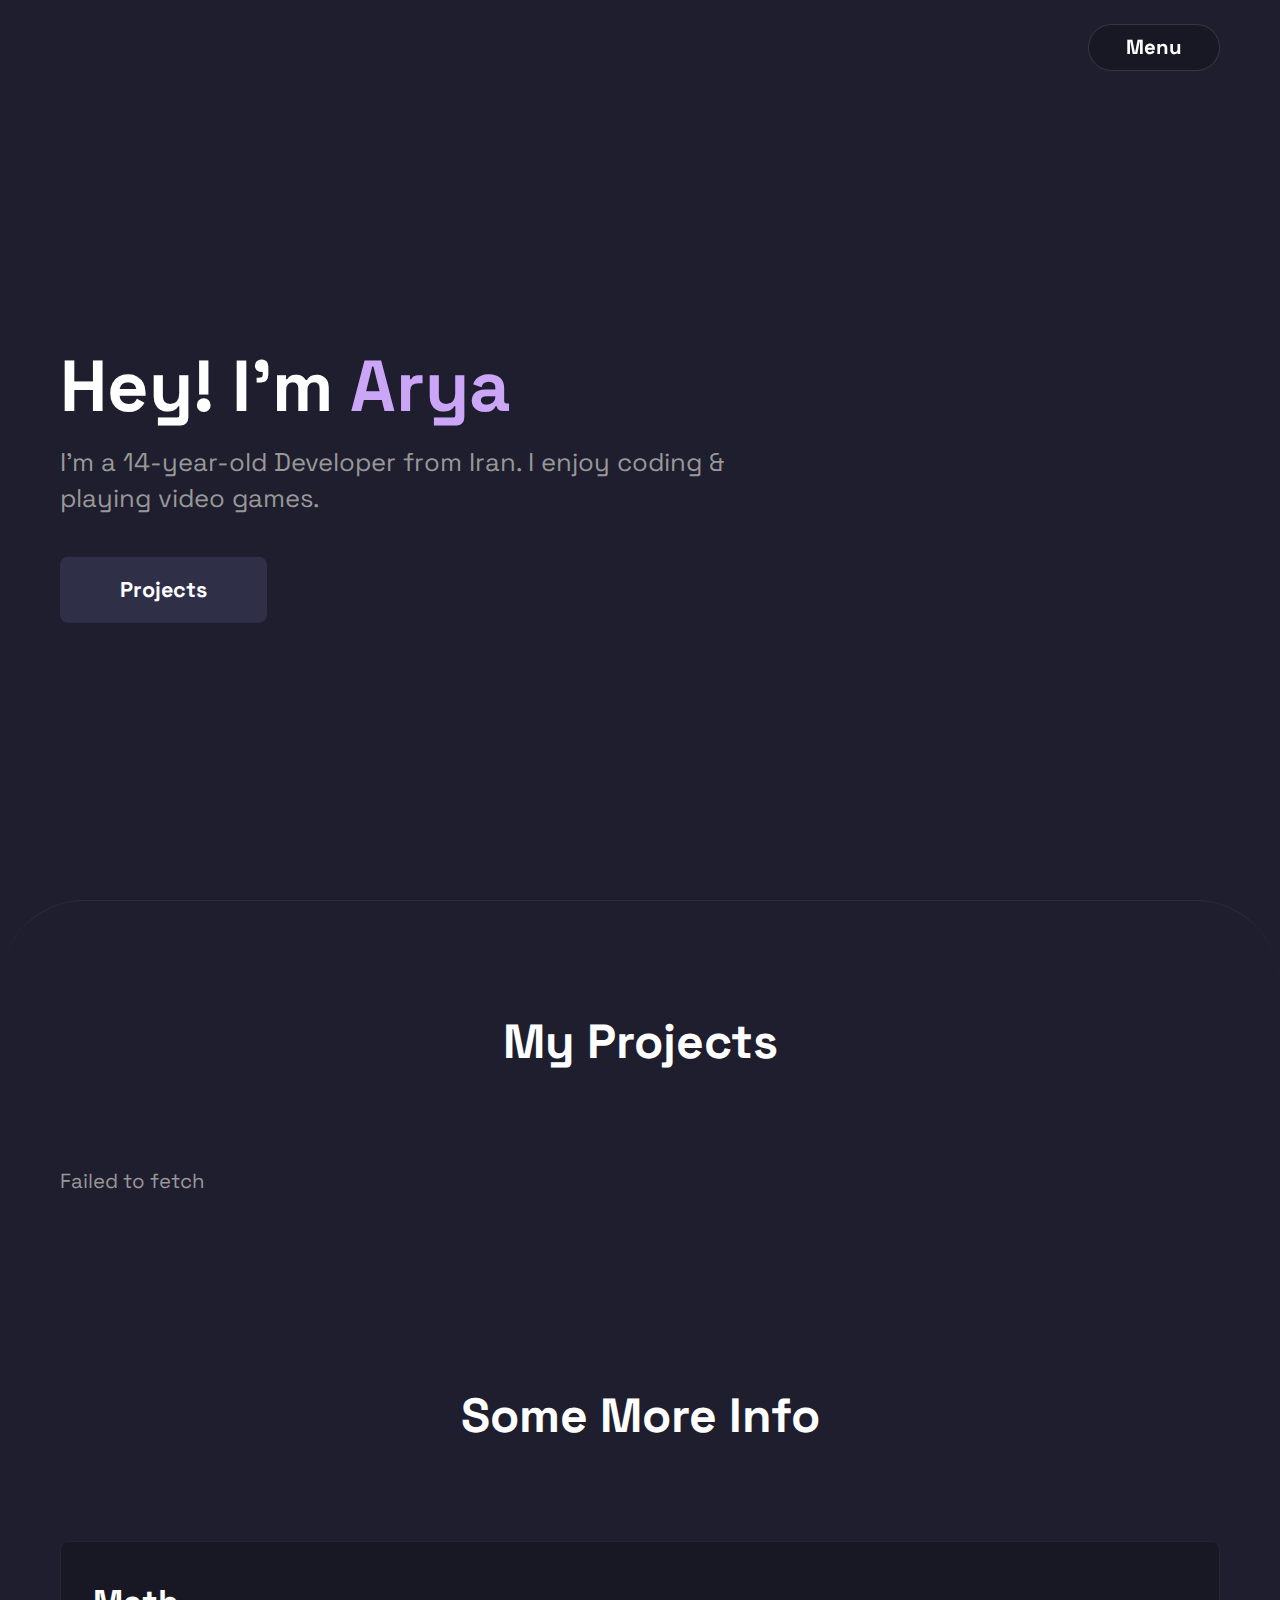
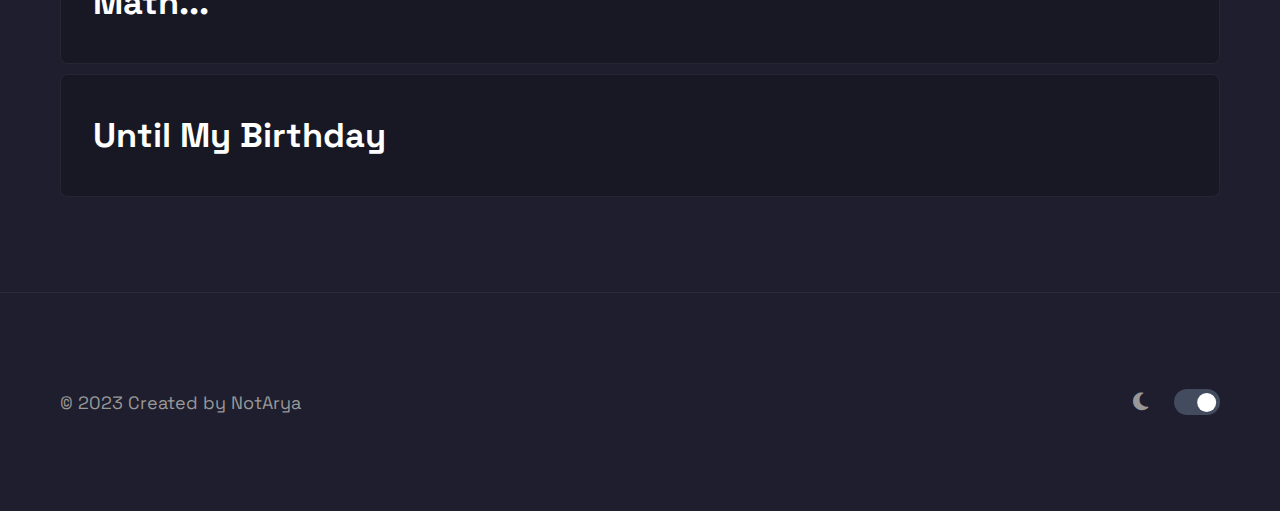
==== commit 83a4a044: "Add files via upload" ====
--- a/index.html
+++ b/index.html
@@ -88,60 +88,88 @@
         </div>
       </div>
     </footer>
-    <div class="cursor-dot" data-cursor></div>
-    <div class="cursor-outline" data-cursor></div>
+    <div class='cursor' id="cursor"></div>
 
   <script>
-     document.addEventListener("DOMContentLoaded", function () {
-      // GitHub username
-      const githubUsername = 'notarya100';
+   document.addEventListener("DOMContentLoaded", function () {
+  // Display a loading message in the projects section
+  const loadingMessage = document.createElement('p');
+  loadingMessage.classList.add('loading-message');
+  loadingMessage.textContent = 'Loading repositories...';
+  const projects = document.querySelector('.article-boxes');
+  projects.appendChild(loadingMessage);
 
-      // GitHub API endpoint for user repositories
-      const apiUrl = `https://api.github.com/users/${githubUsername}/repos`;
+  // GitHub username
+  const githubUsername = 'notarya100';
 
-      // Fetch the repositories
-      fetch(apiUrl)
-        .then(response => response.json())
-        .then(repos => {
-          // Handle each repository
-          repos.forEach(repo => {
-            const articleBox = document.createElement('article');
-            articleBox.classList.add('article-box');
+  // GitHub API endpoint for user repositories
+  const apiUrl = `https://api.github.com/users/${githubUsername}/repos`;
 
-            const articleTextbox = document.createElement('div');
-            articleTextbox.classList.add('article-textbox');
+  // Fetch the repositories
+  fetch(apiUrl)
+    .then(response => {
+      if (!response.ok) {
+        throw new Error('Error fetching GitHub repositories');
+      }
+      return response.json();
+    })
+    .then(repos => {
+      // Handle each repository
+      repos.forEach(repo => {
+        const articleBox = document.createElement('article');
+        articleBox.classList.add('article-box');
 
-            const title = document.createElement('h3');
-            title.classList.add('h3');
-            title.textContent = repo.name;
+        const articleTextbox = document.createElement('div');
+        articleTextbox.classList.add('article-textbox');
 
-            const description = document.createElement('p');
-            description.classList.add('article-text');
-            description.textContent = repo.description;
+        const title = document.createElement('h3');
+        title.classList.add('h3');
+        title.textContent = repo.name;
 
-            const info = document.createElement('div');
-            info.classList.add('article-info');
+        const description = document.createElement('p');
+        description.classList.add('article-text');
+        description.textContent = repo.description;
 
-            const link = document.createElement('a');
-            link.classList.add('link');
-            link.setAttribute('href', repo.html_url);
-            link.setAttribute('target', '_blank');
-            link.setAttribute('rel', 'noopener');
-            link.textContent = 'View in GitHub';
+        const info = document.createElement('div');
+        info.classList.add('article-info');
 
-            // Append elements to the document
-            info.appendChild(link);
-            articleTextbox.appendChild(title);
-            articleTextbox.appendChild(description);
-            articleTextbox.appendChild(info);
-            articleBox.appendChild(articleTextbox);
+        const link = document.createElement('a');
+        link.classList.add('link');
+        link.setAttribute('href', repo.html_url);
+        link.setAttribute('target', '_blank');
+        link.setAttribute('rel', 'noopener');
+        link.textContent = 'View in GitHub';
 
-            // Add the new article box to the existing container
-            const articleBoxes = document.querySelector('.article-boxes');
-            articleBoxes.appendChild(articleBox);
-          });
-        })
-        .catch(error => console.error('Error fetching GitHub repositories:', error));
+        // Append elements to the document
+        info.appendChild(link);
+        articleTextbox.appendChild(title);
+        articleTextbox.appendChild(description);
+        articleTextbox.appendChild(info);
+        articleBox.appendChild(articleTextbox);
+
+        // Add the new article box to the existing container
+        const articleBoxes = document.querySelector('.article-boxes');
+        articleBoxes.appendChild(articleBox);
+
+        // Remove the loading message if it's still present
+        if (projects.contains(loadingMessage)) {
+          projects.removeChild(loadingMessage);
+        }
+      });
+    })
+    .catch(error => {
+      console.error('Error fetching GitHub repositories:', error);
+      // Show an error message in the projects section
+      const errorMessage = document.createElement('p');
+      errorMessage.classList.add('error-message');
+      errorMessage.textContent = error.message;
+      projects.appendChild(errorMessage);
+
+      // Remove the loading message if it's still present
+      if (projects.contains(loadingMessage)) {
+        projects.removeChild(loadingMessage);
+      }
     });
+});
   </script>
 </body></html>--- a/css/styles.css
+++ b/css/styles.css
@@ -1,4 +1,4 @@
-@import url("https://fonts.googleapis.com/css2?family=Inter:wght@400;500;600;700&display=swap");
+@import url("https://fonts.googleapis.com/css2?family=Space+Grotesk:wght@400;500;600;700&display=swap");
 
 :root {
   --h1: 4.5rem;
@@ -75,12 +75,13 @@
 
 body {
   font-size: var(--text-medium);
-  font-family: "Inter", sans-serif;
+  font-family: "Space Grotesk", sans-serif;
   color: var(--body);
   background-color: var(--bg-color-primary);
   line-height: 1.4;
   text-rendering: optimizeLegibility;
   overflow-x: hidden;
+  cursor: none;
 }
 
 picture,
@@ -240,11 +241,12 @@
 .btn-cta {
   color: #fff;
   background-color: #2f2f48;
+  margin-bottom: 20px;
 }
 
 body.dark .btn-cta:hover,
 body.dark .btn-cta:focus {
-  box-shadow: #ffffff40 0 0 0 var(--gutter-nano);
+  box-shadow: #7f849c 0 0 0 var(--gutter-nano);
 }
 
 body.light .btn-cta:hover,
@@ -270,7 +272,9 @@
   text-decoration: none;
   color: var(--important);
   position: relative;
-}
+  cursor: none;
+}
+
 
 .link::after,
 .link::before {
@@ -806,3 +810,40 @@
   }
 }
 
+/* width */
+::-webkit-scrollbar {
+  width: 5px;
+}
+
+/* Track */
+::-webkit-scrollbar-track {
+  box-shadow: inset 0 0 5px transparent; 
+}
+ 
+/* Handle */
+::-webkit-scrollbar-thumb {
+  background: #7f849c; 
+  border-radius: 50px;
+}
+
+/* Handle on hover */
+::-webkit-scrollbar-thumb:hover {
+  background: #5e6174; 
+}
+
+.cursor {
+  position: fixed;
+  border-radius: 50%;
+  transform: translateX(-50%) translateY(-50%);
+  pointer-events: none;
+  left: -100px;
+  top: 50%;
+  mix-blend-mode: difference;
+  background-color: transparent;
+  z-index: 10000;
+  border: 2px solid white;
+  height: 30px;
+  width: 30px;
+  transition: all 200ms ease-out;
+}
+
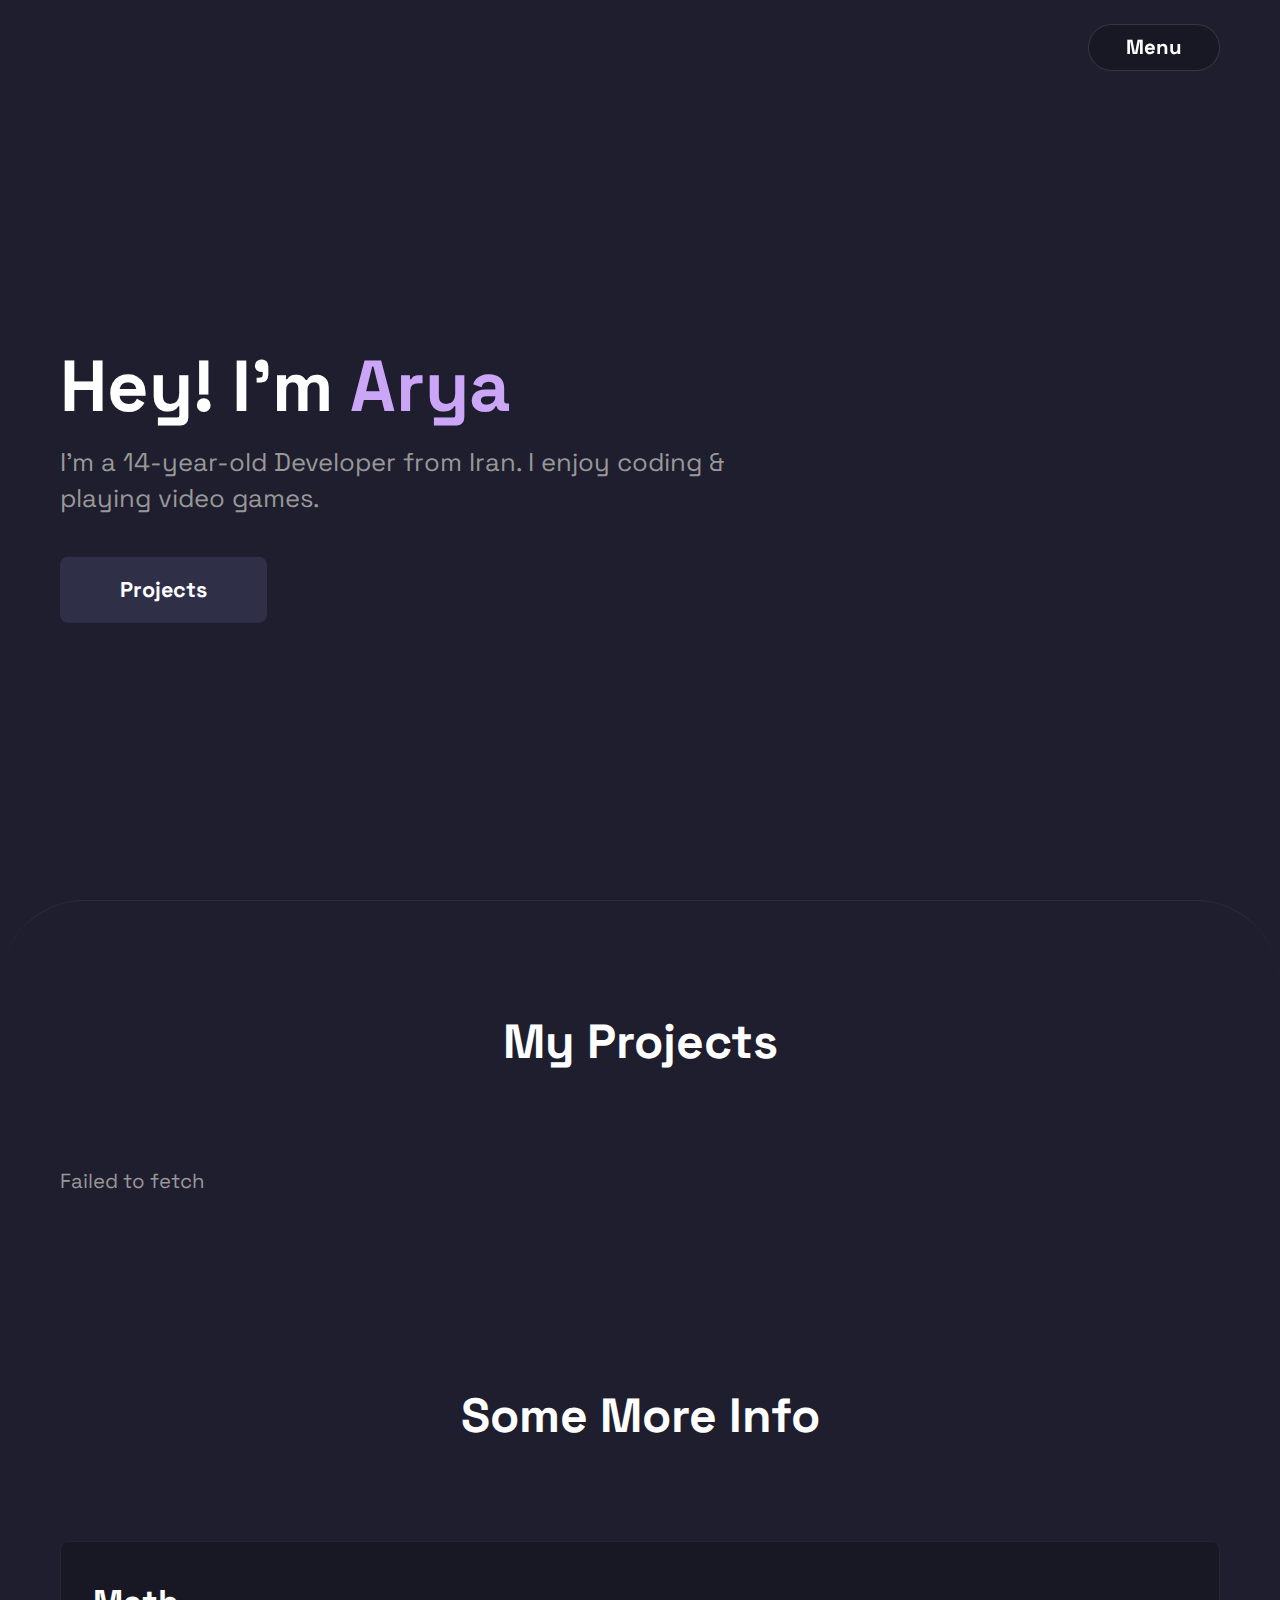
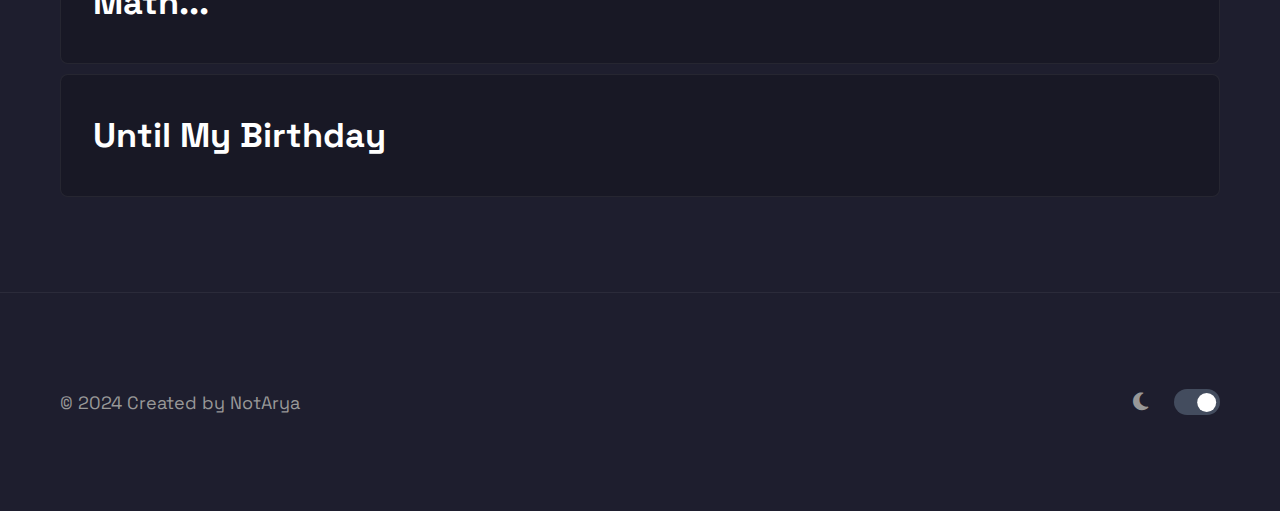
==== commit 61cee9e7: "Fixed some stuff" ====
--- a/index.html
+++ b/index.html
@@ -79,7 +79,7 @@
     <footer class="footer">
       <div class="container">
         <div class="footer-content">
-          <p class="footer-text"> © 2023 Created by NotArya </p>
+          <p class="footer-text"> © 2024 Created by NotArya </p>
           
           <label class="theme-switch" for="theme-switch">
             <i class="fas fa-moon"></i>
@@ -88,7 +88,7 @@
         </div>
       </div>
     </footer>
-    <div class='cursor' id="cursor"></div>
+
 
   <script>
    document.addEventListener("DOMContentLoaded", function () {
@@ -100,7 +100,7 @@
   projects.appendChild(loadingMessage);
 
   // GitHub username
-  const githubUsername = 'notarya100';
+  const githubUsername = 'nottarya';
 
   // GitHub API endpoint for user repositories
   const apiUrl = `https://api.github.com/users/${githubUsername}/repos`;
--- a/css/styles.css
+++ b/css/styles.css
@@ -81,7 +81,6 @@
   line-height: 1.4;
   text-rendering: optimizeLegibility;
   overflow-x: hidden;
-  cursor: none;
 }
 
 picture,
@@ -272,7 +271,7 @@
   text-decoration: none;
   color: var(--important);
   position: relative;
-  cursor: none;
+
 }
 
 
@@ -831,19 +830,5 @@
   background: #5e6174; 
 }
 
-.cursor {
-  position: fixed;
-  border-radius: 50%;
-  transform: translateX(-50%) translateY(-50%);
-  pointer-events: none;
-  left: -100px;
-  top: 50%;
-  mix-blend-mode: difference;
-  background-color: transparent;
-  z-index: 10000;
-  border: 2px solid white;
-  height: 30px;
-  width: 30px;
-  transition: all 200ms ease-out;
-}
-
+
+
